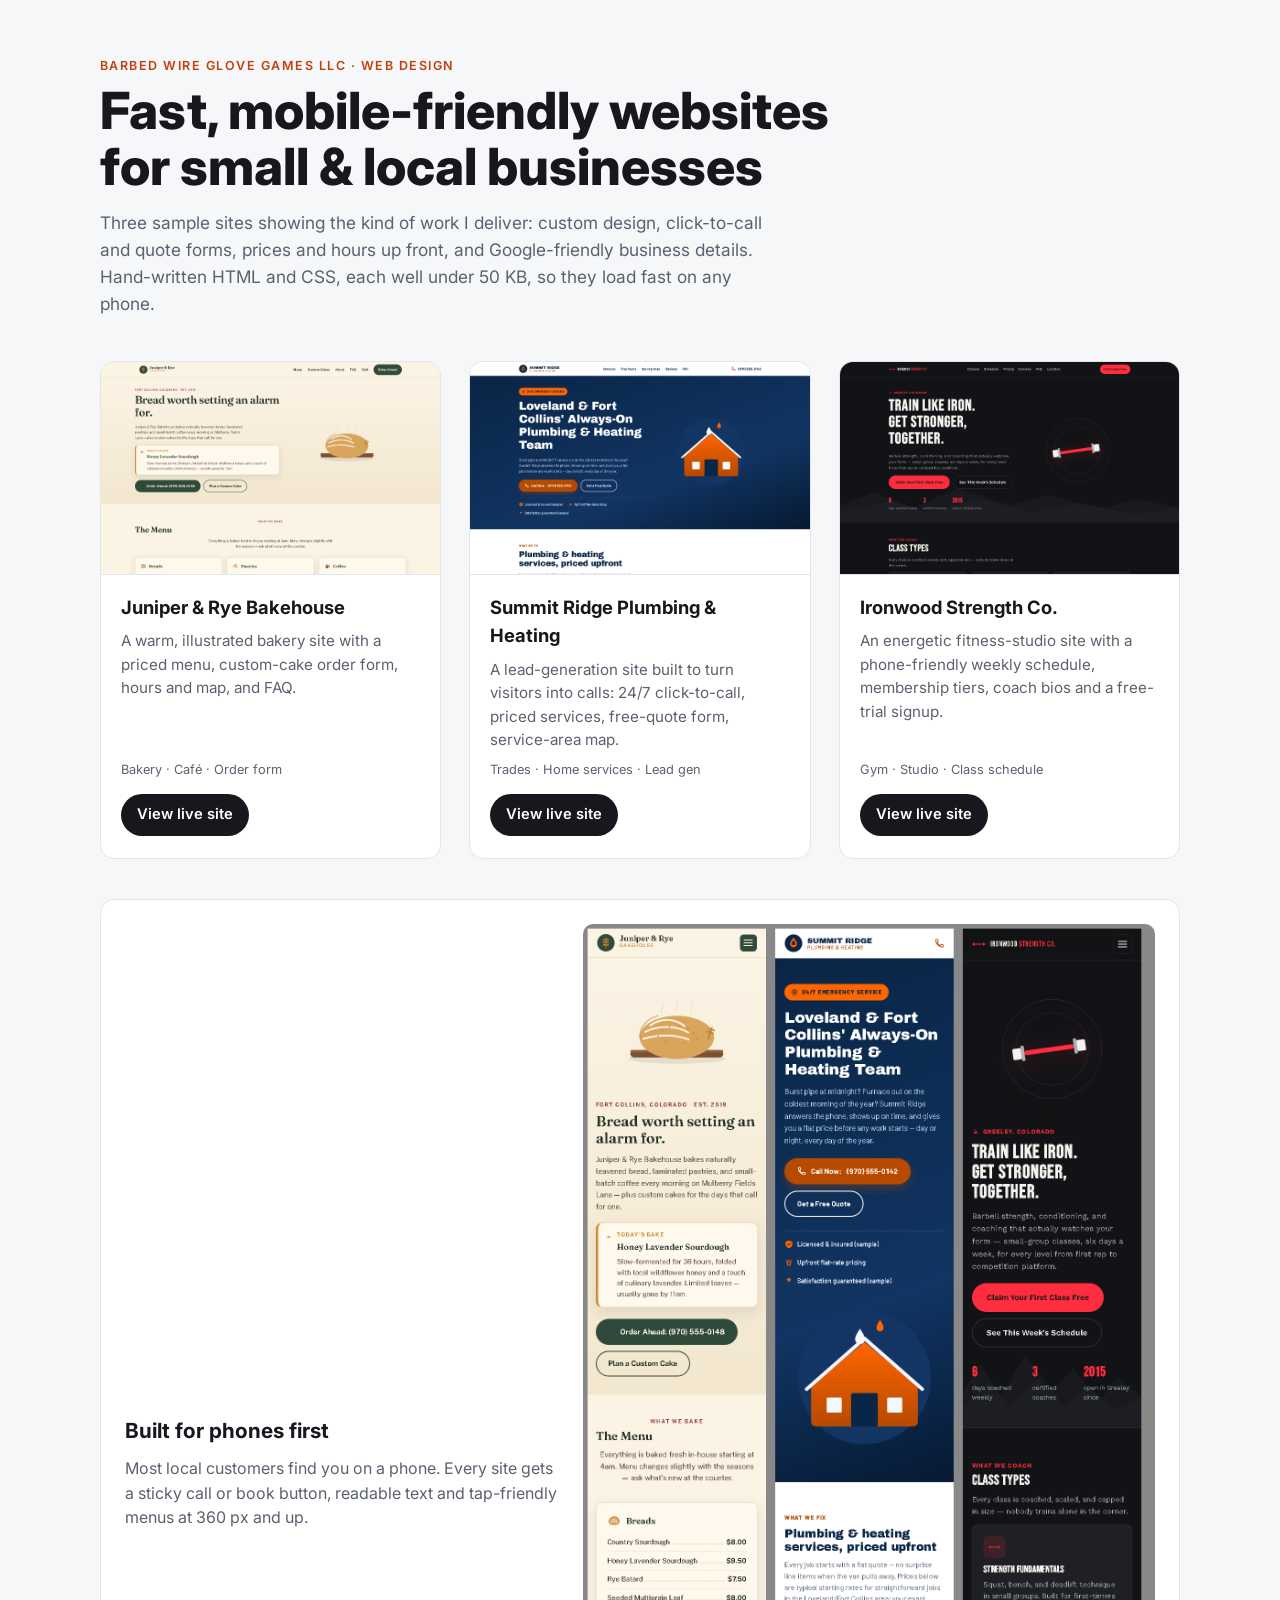
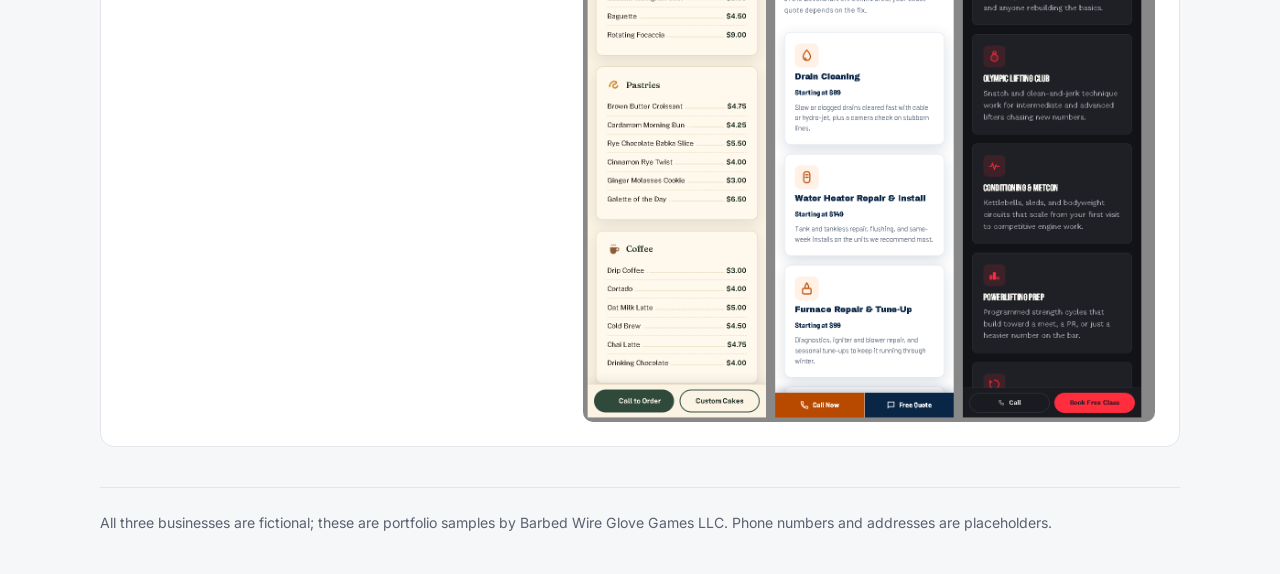
==== index.html @ 26a1f5d0 "Portfolio: three concept small-business websites Co-Authored-By: Claude Opus 5.5 <noreply@anthropic." ====
<!doctype html>
<html lang="en">
<head>
<meta charset="utf-8">
<meta name="viewport" content="width=device-width, initial-scale=1">
<title>Website Portfolio | Barbed Wire Glove Games LLC</title>
<meta name="description" content="Sample websites for small and local businesses: a bakery, a plumbing company and a fitness studio. Fast, mobile-friendly, hand-built.">
<meta property="og:title" content="Website Portfolio | Barbed Wire Glove Games LLC">
<meta property="og:description" content="Fast, mobile-friendly websites for small and local businesses.">
<meta property="og:image" content="img/summit-ridge-plumbing.png">
<link rel="preconnect" href="https://fonts.googleapis.com">
<link rel="preconnect" href="https://fonts.gstatic.com" crossorigin>
<link href="https://fonts.googleapis.com/css2?family=Inter:wght@400;600;800&display=swap" rel="stylesheet">
<style>
  :root { --ink:#16181d; --muted:#5b6170; --line:#e3e5ea; --bg:#f6f7f9; --card:#fff; --accent:#c2410c; }
  * { box-sizing: border-box; }
  body { margin:0; font-family: Inter, system-ui, -apple-system, "Segoe UI", sans-serif; color:var(--ink); background:var(--bg); line-height:1.55; }
  .wrap { max-width: 1120px; margin: 0 auto; padding-inline: 20px; }
  header { padding-block: 56px 32px; }
  .eyebrow { font-size: .78rem; font-weight: 600; letter-spacing: .12em; text-transform: uppercase; color: var(--accent); }
  h1 { font-size: clamp(2rem, 4.5vw, 3.2rem); line-height: 1.1; margin: .4rem 0 1rem; font-weight: 800; text-wrap: balance; }
  header p { max-width: 62ch; color: var(--muted); font-size: 1.08rem; margin: 0; }
  .grid { display: grid; gap: 28px; grid-template-columns: repeat(auto-fit, minmax(300px, 1fr)); padding-block: 12px 40px; }
  .card { background: var(--card); border: 1px solid var(--line); border-radius: 14px; overflow: hidden; display: flex; flex-direction: column; }
  .card img { display:block; width:100%; height:auto; aspect-ratio: 16 / 10; object-fit: cover; object-position: top; border-bottom: 1px solid var(--line); }
  .card .body { padding: 18px 20px 22px; display: flex; flex-direction: column; gap: 8px; flex: 1; }
  .card h2 { font-size: 1.15rem; margin: 0; }
  .card p { margin: 0; color: var(--muted); font-size: .95rem; flex: 1; }
  .tags { font-size: .8rem; color: var(--muted); }
  .btn { align-self: flex-start; margin-top: 6px; display: inline-block; padding: .6rem 1rem; border-radius: 999px; background: var(--ink); color: #fff; text-decoration: none; font-weight: 600; font-size: .92rem; }
  .btn:focus-visible, .btn:hover { background: var(--accent); outline: none; }
  .phones { background: var(--card); border: 1px solid var(--line); border-radius: 14px; padding: 24px; display: grid; gap: 18px; grid-template-columns: minmax(0,1fr) minmax(0,1.3fr); align-items: center; margin-bottom: 40px; }
  .phones img { width: 100%; height: auto; border-radius: 10px; }
  .phones h2 { margin: 0 0 .5rem; font-size: 1.3rem; }
  .phones p { margin: 0; color: var(--muted); }
  @media (max-width: 760px) { .phones { grid-template-columns: 1fr; } }
  footer { border-top: 1px solid var(--line); padding-block: 24px 40px; color: var(--muted); font-size: .88rem; }
</style>
</head>
<body>
<div class="wrap">
  <header>
    <div class="eyebrow">Barbed Wire Glove Games LLC · Web design</div>
    <h1>Fast, mobile-friendly websites for small &amp; local businesses</h1>
    <p>Three sample sites showing the kind of work I deliver: custom design, click-to-call and quote forms, prices and hours up front, and Google-friendly business details. Hand-written HTML and CSS, each well under 50&nbsp;KB, so they load fast on any phone.</p>
  </header>

  <main>
    <div class="grid">
      <article class="card">
        <img src="img/juniper-rye-bakehouse.png" alt="Juniper &amp; Rye Bakehouse homepage: cream and forest-green design with an illustrated loaf of bread and a Today's Bake card" loading="lazy">
        <div class="body">
          <h2>Juniper &amp; Rye Bakehouse</h2>
          <p>A warm, illustrated bakery site with a priced menu, custom-cake order form, hours and map, and FAQ.</p>
          <div class="tags">Bakery · Café · Order form</div>
          <a class="btn" href="juniper-rye-bakehouse/">View live site</a>
        </div>
      </article>
      <article class="card">
        <img src="img/summit-ridge-plumbing.png" alt="Summit Ridge Plumbing &amp; Heating homepage: navy and orange design with an emergency-service badge and a big call button" loading="lazy">
        <div class="body">
          <h2>Summit Ridge Plumbing &amp; Heating</h2>
          <p>A lead-generation site built to turn visitors into calls: 24/7 click-to-call, priced services, free-quote form, service-area map.</p>
          <div class="tags">Trades · Home services · Lead gen</div>
          <a class="btn" href="summit-ridge-plumbing/">View live site</a>
        </div>
      </article>
      <article class="card">
        <img src="img/ironwood-strength.png" alt="Ironwood Strength Co. homepage: dark theme with red accents, bold condensed headline and a barbell illustration" loading="lazy">
        <div class="body">
          <h2>Ironwood Strength Co.</h2>
          <p>An energetic fitness-studio site with a phone-friendly weekly schedule, membership tiers, coach bios and a free-trial signup.</p>
          <div class="tags">Gym · Studio · Class schedule</div>
          <a class="btn" href="ironwood-strength/">View live site</a>
        </div>
      </article>
    </div>

    <section class="phones">
      <div>
        <h2>Built for phones first</h2>
        <p>Most local customers find you on a phone. Every site gets a sticky call or book button, readable text and tap-friendly menus at 360&nbsp;px and up.</p>
      </div>
      <img src="img/phones.png" alt="The three sample sites shown side by side at phone width" loading="lazy">
    </section>
  </main>

  <footer>All three businesses are fictional; these are portfolio samples by Barbed Wire Glove Games LLC. Phone numbers and addresses are placeholders.</footer>
</div>
</body>
</html>
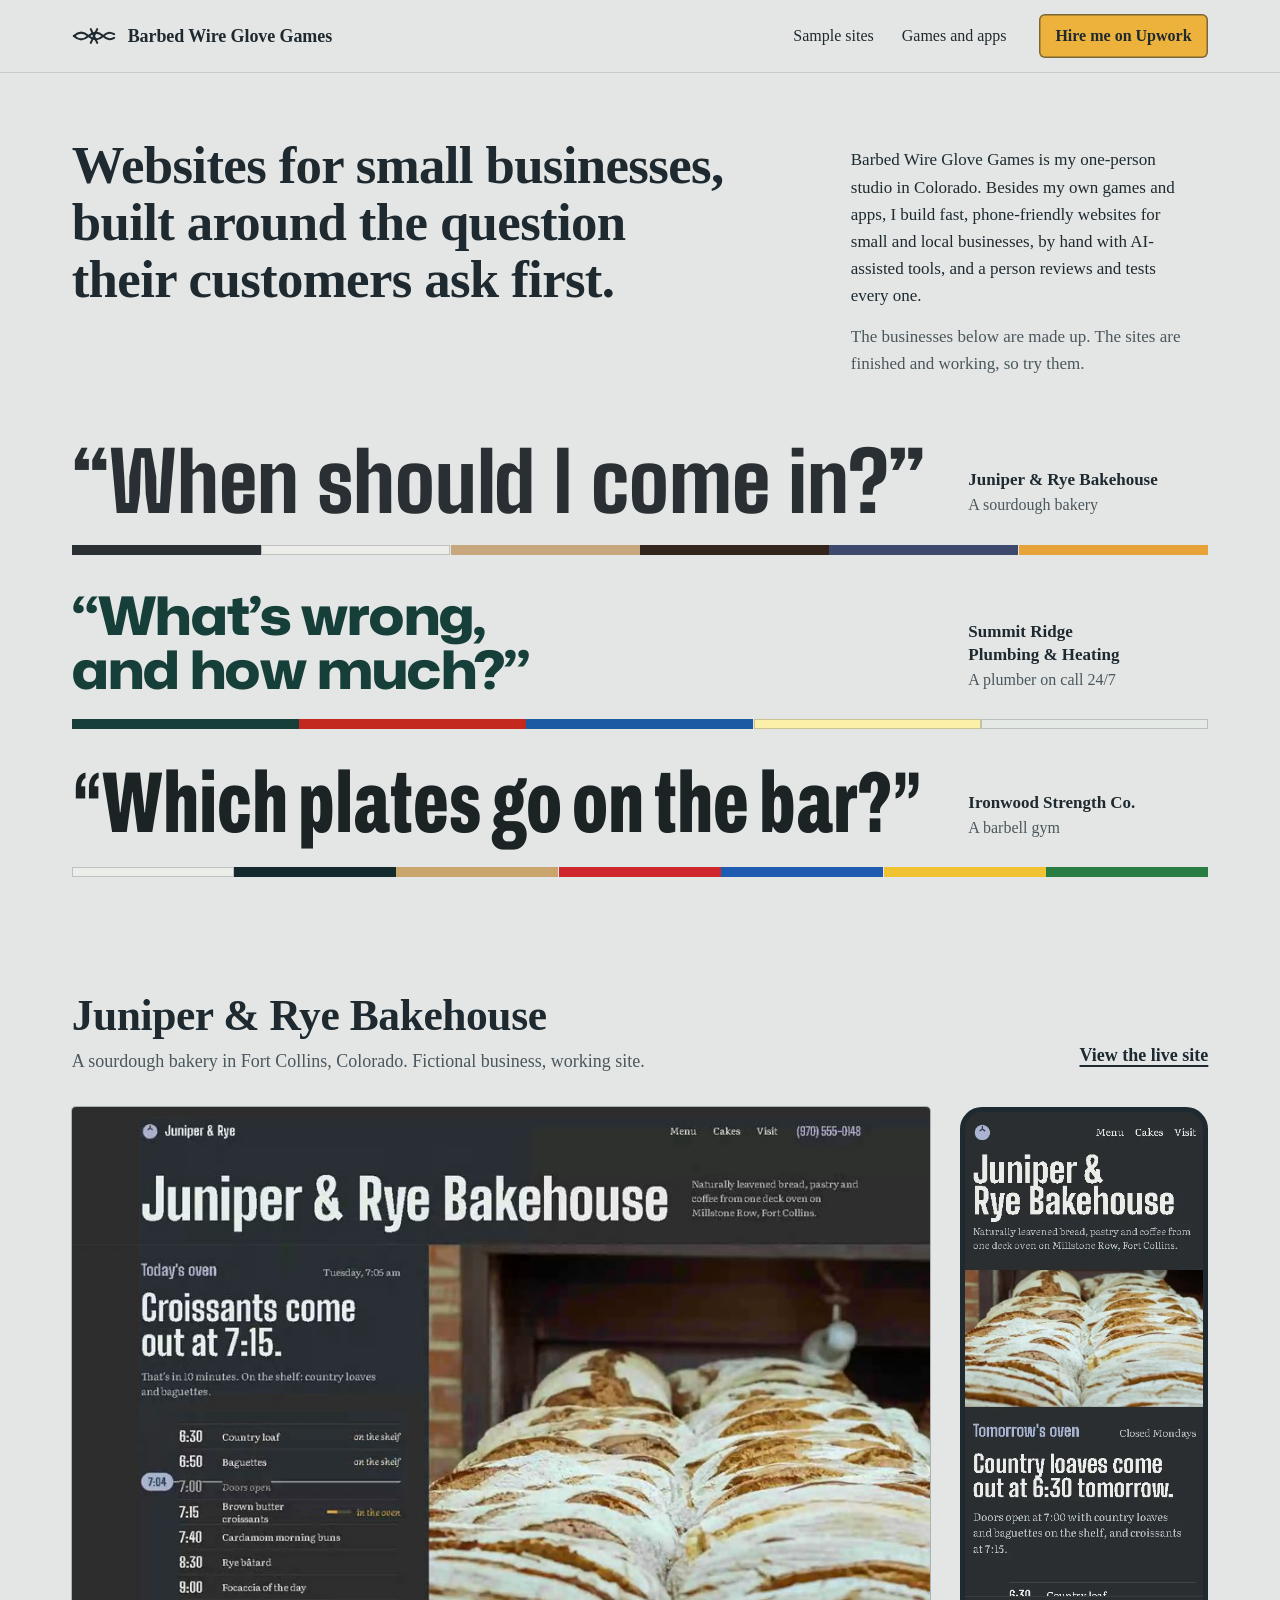
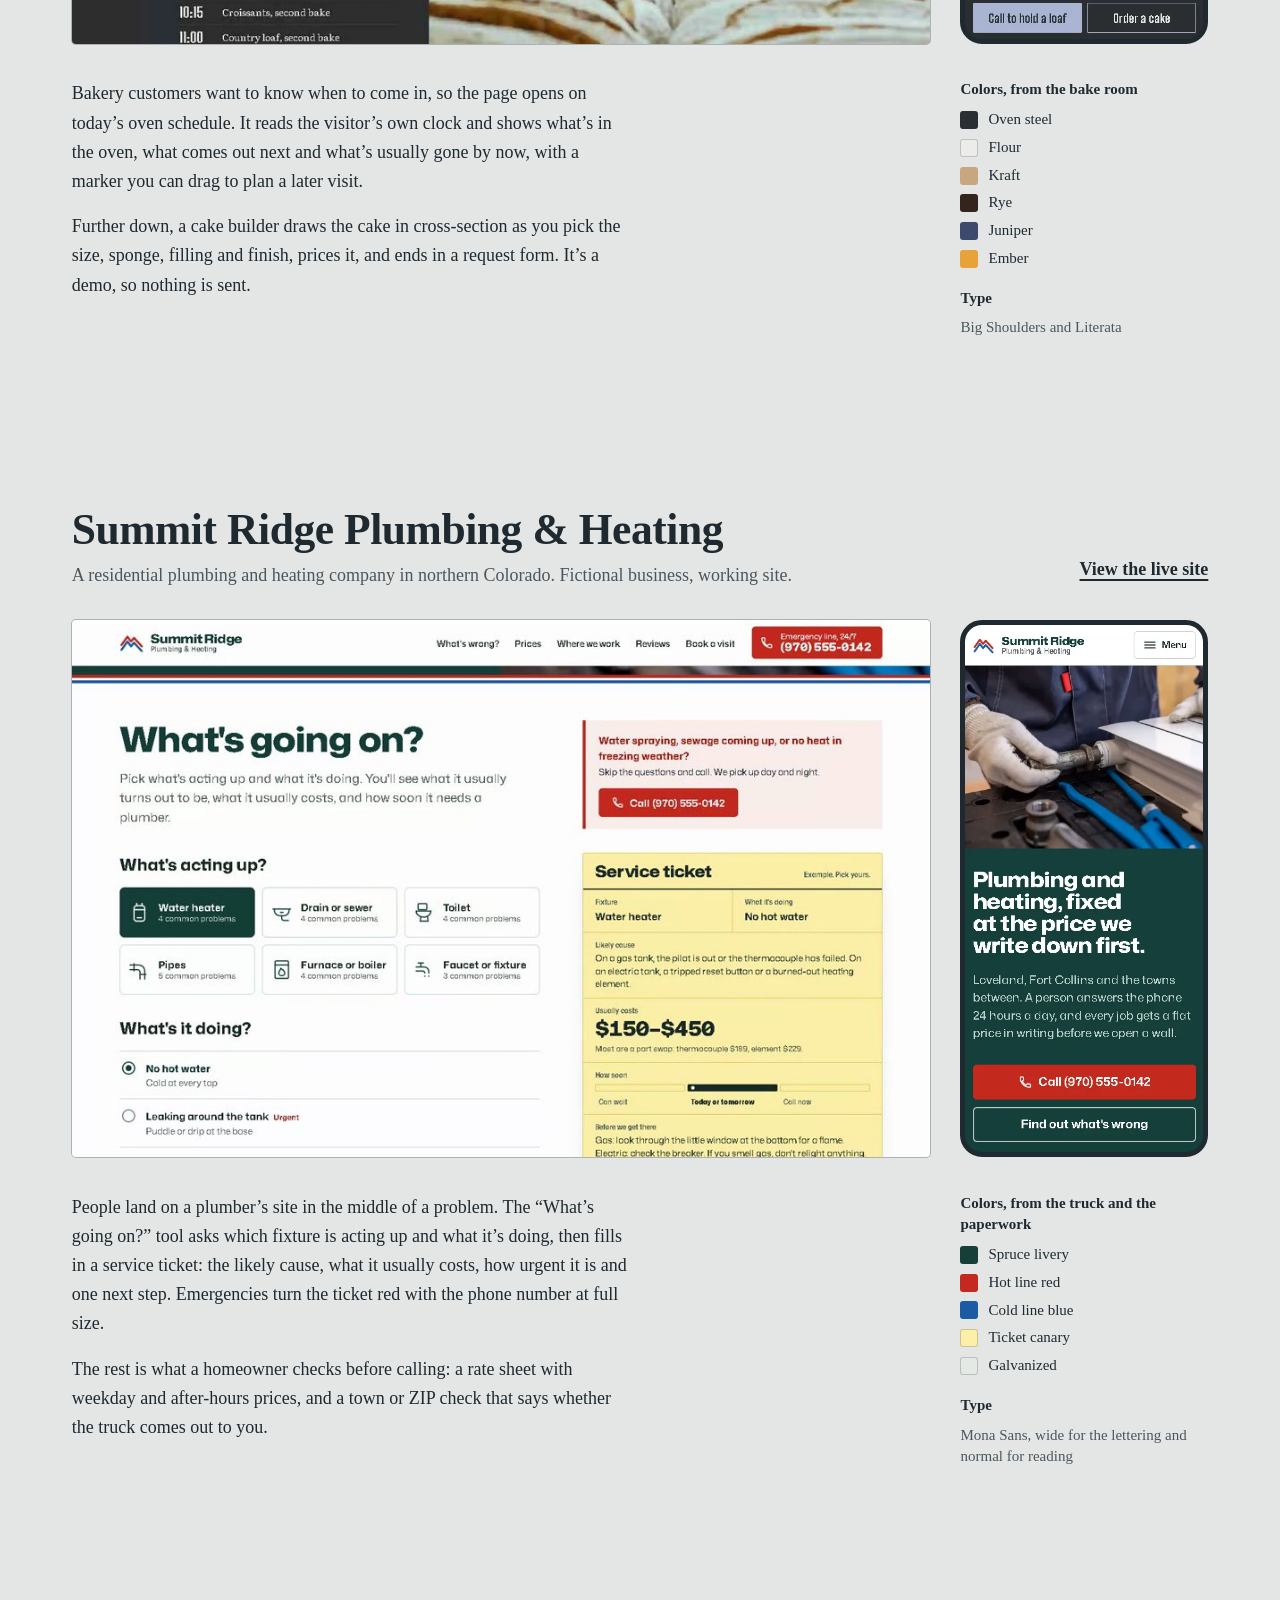
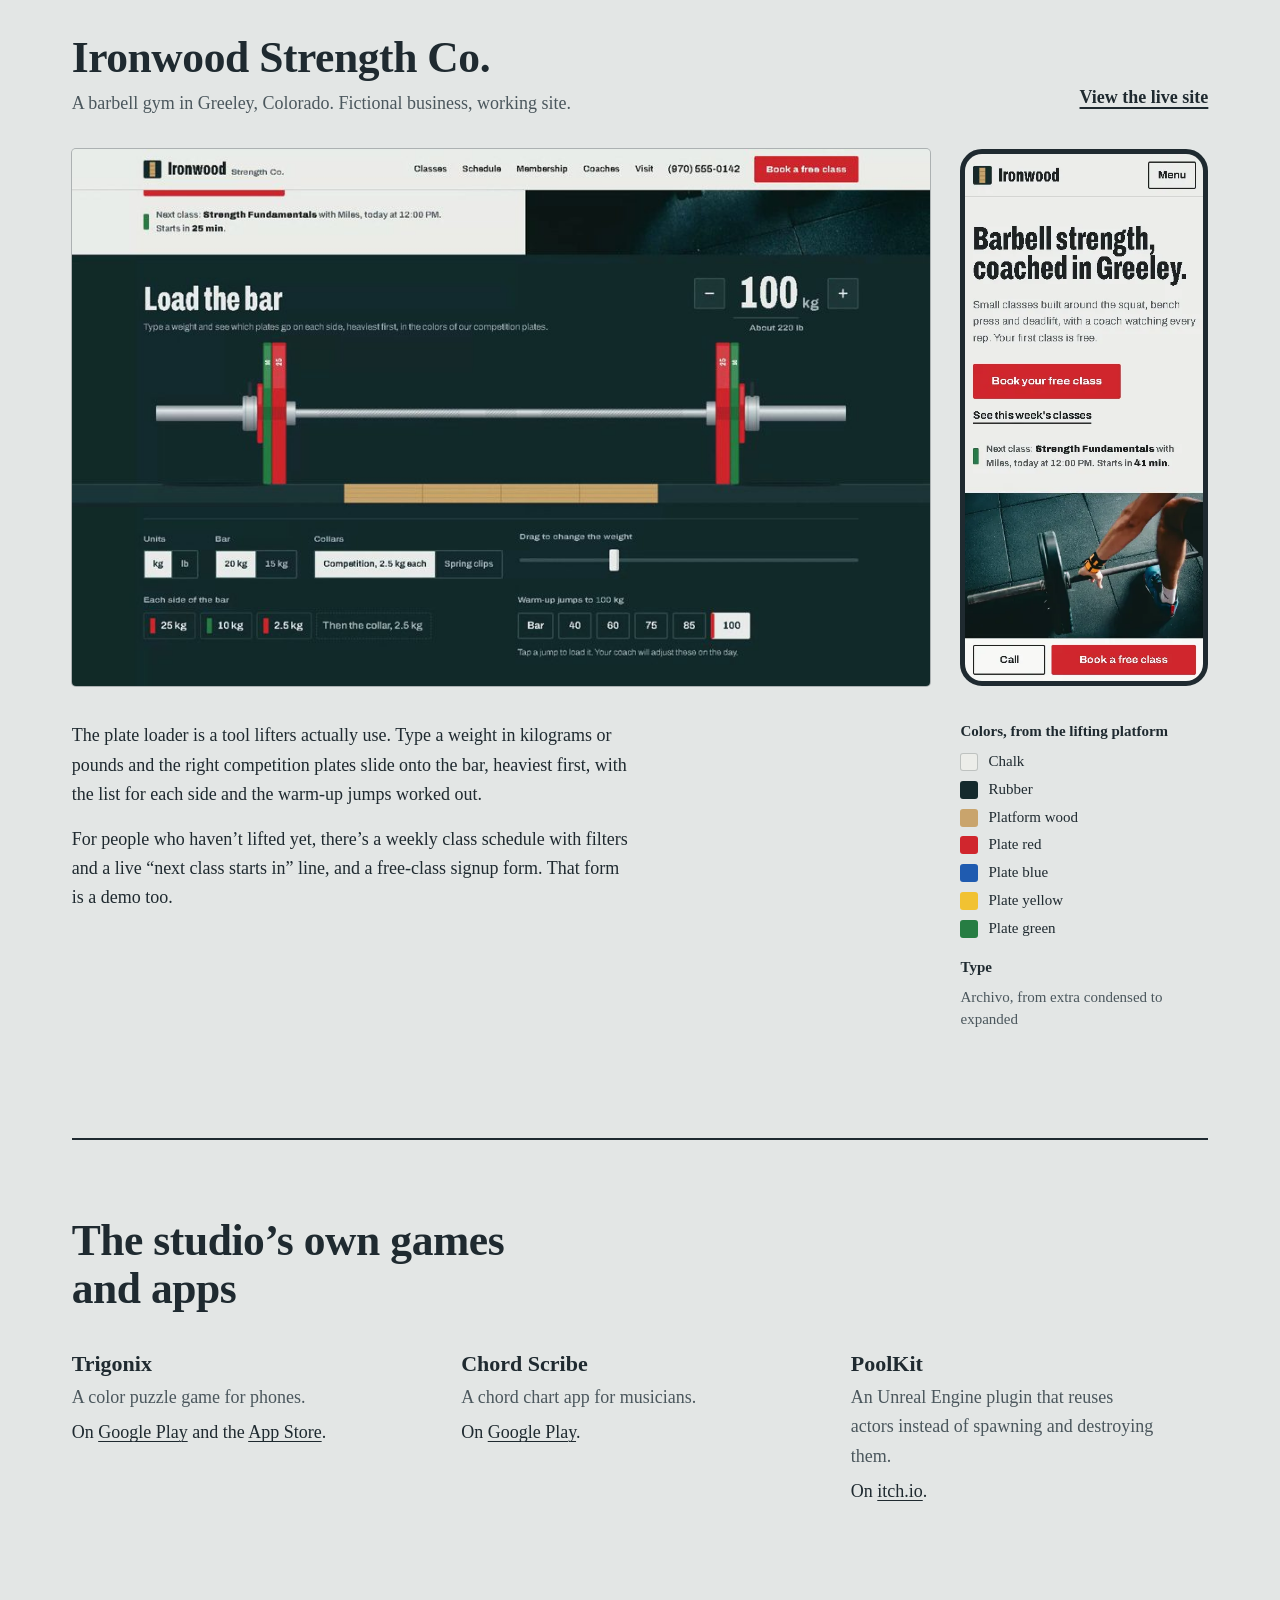
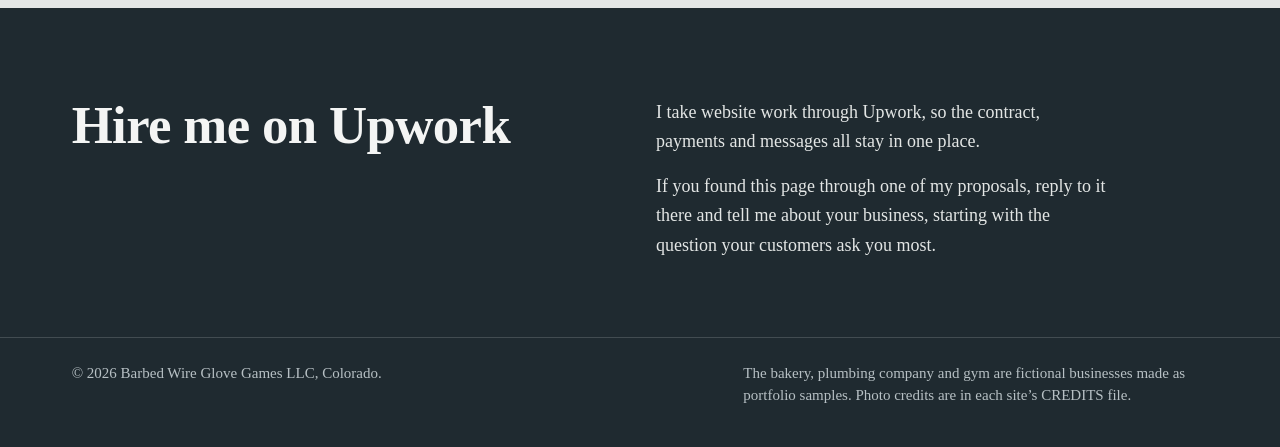
==== commit 2b3d2f67: "Redesign the three sample sites and the portfolio hub Each site is rebuilt around one tool its custo" ====
--- a/index.html
+++ b/index.html
@@ -3,89 +3,212 @@
 <head>
 <meta charset="utf-8">
 <meta name="viewport" content="width=device-width, initial-scale=1">
-<title>Website Portfolio | Barbed Wire Glove Games LLC</title>
-<meta name="description" content="Sample websites for small and local businesses: a bakery, a plumbing company and a fitness studio. Fast, mobile-friendly, hand-built.">
-<meta property="og:title" content="Website Portfolio | Barbed Wire Glove Games LLC">
-<meta property="og:description" content="Fast, mobile-friendly websites for small and local businesses.">
-<meta property="og:image" content="img/summit-ridge-plumbing.png">
-<link rel="preconnect" href="https://fonts.googleapis.com">
-<link rel="preconnect" href="https://fonts.gstatic.com" crossorigin>
-<link href="https://fonts.googleapis.com/css2?family=Inter:wght@400;600;800&display=swap" rel="stylesheet">
-<style>
-  :root { --ink:#16181d; --muted:#5b6170; --line:#e3e5ea; --bg:#f6f7f9; --card:#fff; --accent:#c2410c; }
-  * { box-sizing: border-box; }
-  body { margin:0; font-family: Inter, system-ui, -apple-system, "Segoe UI", sans-serif; color:var(--ink); background:var(--bg); line-height:1.55; }
-  .wrap { max-width: 1120px; margin: 0 auto; padding-inline: 20px; }
-  header { padding-block: 56px 32px; }
-  .eyebrow { font-size: .78rem; font-weight: 600; letter-spacing: .12em; text-transform: uppercase; color: var(--accent); }
-  h1 { font-size: clamp(2rem, 4.5vw, 3.2rem); line-height: 1.1; margin: .4rem 0 1rem; font-weight: 800; text-wrap: balance; }
-  header p { max-width: 62ch; color: var(--muted); font-size: 1.08rem; margin: 0; }
-  .grid { display: grid; gap: 28px; grid-template-columns: repeat(auto-fit, minmax(300px, 1fr)); padding-block: 12px 40px; }
-  .card { background: var(--card); border: 1px solid var(--line); border-radius: 14px; overflow: hidden; display: flex; flex-direction: column; }
-  .card img { display:block; width:100%; height:auto; aspect-ratio: 16 / 10; object-fit: cover; object-position: top; border-bottom: 1px solid var(--line); }
-  .card .body { padding: 18px 20px 22px; display: flex; flex-direction: column; gap: 8px; flex: 1; }
-  .card h2 { font-size: 1.15rem; margin: 0; }
-  .card p { margin: 0; color: var(--muted); font-size: .95rem; flex: 1; }
-  .tags { font-size: .8rem; color: var(--muted); }
-  .btn { align-self: flex-start; margin-top: 6px; display: inline-block; padding: .6rem 1rem; border-radius: 999px; background: var(--ink); color: #fff; text-decoration: none; font-weight: 600; font-size: .92rem; }
-  .btn:focus-visible, .btn:hover { background: var(--accent); outline: none; }
-  .phones { background: var(--card); border: 1px solid var(--line); border-radius: 14px; padding: 24px; display: grid; gap: 18px; grid-template-columns: minmax(0,1fr) minmax(0,1.3fr); align-items: center; margin-bottom: 40px; }
-  .phones img { width: 100%; height: auto; border-radius: 10px; }
-  .phones h2 { margin: 0 0 .5rem; font-size: 1.3rem; }
-  .phones p { margin: 0; color: var(--muted); }
-  @media (max-width: 760px) { .phones { grid-template-columns: 1fr; } }
-  footer { border-top: 1px solid var(--line); padding-block: 24px 40px; color: var(--muted); font-size: .88rem; }
-</style>
+<title>Website work | Barbed Wire Glove Games LLC</title>
+<meta name="description" content="Three sample websites for small businesses (a bakery, a plumber and a barbell gym), each built around the question its customers ask first. By Barbed Wire Glove Games LLC, a one-person studio in Colorado.">
+<meta property="og:type" content="website">
+<meta property="og:title" content="Website work | Barbed Wire Glove Games LLC">
+<meta property="og:description" content="Three sample websites for small businesses, each built around the question its customers ask first.">
+<meta property="og:url" content="https://ausomea.github.io/cvc-web-portfolio/">
+<meta property="og:image" content="https://ausomea.github.io/cvc-web-portfolio/hub-assets/og.jpg">
+<meta property="og:image:width" content="1200">
+<meta property="og:image:height" content="630">
+<meta name="twitter:card" content="summary_large_image">
+<meta name="theme-color" content="#E3E6E5">
+<link rel="icon" href="hub-assets/mark.svg" type="image/svg+xml">
+<link rel="stylesheet" href="hub.css">
+<script type="application/ld+json">
+{"@context":"https://schema.org","@type":"Organization","name":"Barbed Wire Glove Games LLC","description":"One-person studio in Colorado that ships its own games and apps and builds websites for small and local businesses.","address":{"@type":"PostalAddress","addressRegion":"CO","addressCountry":"US"}}
+</script>
 </head>
 <body>
-<div class="wrap">
-  <header>
-    <div class="eyebrow">Barbed Wire Glove Games LLC · Web design</div>
-    <h1>Fast, mobile-friendly websites for small &amp; local businesses</h1>
-    <p>Three sample sites showing the kind of work I deliver: custom design, click-to-call and quote forms, prices and hours up front, and Google-friendly business details. Hand-written HTML and CSS, each well under 50&nbsp;KB, so they load fast on any phone.</p>
-  </header>
-
-  <main>
-    <div class="grid">
-      <article class="card">
-        <img src="img/juniper-rye-bakehouse.png" alt="Juniper &amp; Rye Bakehouse homepage: cream and forest-green design with an illustrated loaf of bread and a Today's Bake card" loading="lazy">
-        <div class="body">
-          <h2>Juniper &amp; Rye Bakehouse</h2>
-          <p>A warm, illustrated bakery site with a priced menu, custom-cake order form, hours and map, and FAQ.</p>
-          <div class="tags">Bakery · Café · Order form</div>
-          <a class="btn" href="juniper-rye-bakehouse/">View live site</a>
+<a class="skip" href="#work">Skip to the sample sites</a>
+
+<header class="top">
+  <div class="wrap top__in">
+    <a class="brand" href="./">
+      <svg class="brand__mark" viewBox="0 0 48 24" width="44" height="22" aria-hidden="true" focusable="false">
+        <g fill="none" stroke="currentColor" stroke-width="2.2" stroke-linecap="round">
+          <path d="M2 12c5.5-5 10.5-5 16 0s10.5 5 16 0 8-4 12-2"/>
+          <path d="M2 12c5.5 5 10.5 5 16 0s10.5-5 16 0 8 4 12 2"/>
+          <path d="M20.5 4.5l7 15M27.5 4.5l-7 15"/>
+        </g>
+      </svg>
+      <span class="brand__name">Barbed Wire Glove Games</span>
+    </a>
+    <nav class="top__nav" aria-label="On this page">
+      <a href="#work">Sample sites</a>
+      <a href="#games">Games and apps</a>
+    </nav>
+    <!-- PLACEHOLDER: no public Upwork profile yet. When there is one, replace href="#hire" with the profile URL. -->
+    <a class="cta" href="#hire" data-placeholder="upwork-profile-url">Hire me on Upwork</a>
+  </div>
+</header>
+
+<main id="main">
+  <section class="intro wrap" aria-labelledby="intro-title">
+    <h1 id="intro-title">Websites for small businesses, built around the question their customers ask first.</h1>
+    <div class="intro__side">
+      <p>Barbed Wire Glove Games is my one-person studio in Colorado. Besides my own games and apps, I build fast, phone-friendly websites for small and local businesses, by hand with AI-assisted tools, and a person reviews and tests every one.</p>
+      <p>The businesses below are made up. The sites are finished and working, so try them.</p>
+    </div>
+  </section>
+
+  <ul class="asks wrap" aria-label="The three sample sites">
+    <li style="--row:0">
+      <a class="ask ask--jr" href="#juniper-rye">
+        <span class="ask__q">“When should I come in?”</span>
+        <span class="ask__who"><span class="ask__name">Juniper &amp; Rye Bakehouse</span> A sourdough bakery</span>
+        <span class="bar" aria-hidden="true"><i style="--c:#2A2F33;--n:0"></i><i class="lt" style="--c:#ECECE8;--n:1"></i><i style="--c:#C9A77E;--n:2"></i><i style="--c:#33241C;--n:3"></i><i style="--c:#3D4A6E;--n:4"></i><i style="--c:#E8A23A;--n:5"></i></span>
+      </a>
+    </li>
+    <li style="--row:1">
+      <a class="ask ask--sr" href="#summit-ridge">
+        <span class="ask__q">“What’s wrong, and how much?”</span>
+        <span class="ask__who"><span class="ask__name">Summit Ridge Plumbing &amp; Heating</span> A plumber on call 24/7</span>
+        <span class="bar" aria-hidden="true"><i style="--c:#163F3A;--n:0"></i><i style="--c:#C4291F;--n:1"></i><i style="--c:#1C5AA3;--n:2"></i><i class="lt" style="--c:#FCEFA8;--n:3"></i><i class="lt" style="--c:#E5E9E6;--n:4"></i></span>
+      </a>
+    </li>
+    <li style="--row:2">
+      <a class="ask ask--iw" href="#ironwood">
+        <span class="ask__q">“Which plates go on the bar?”</span>
+        <span class="ask__who"><span class="ask__name">Ironwood Strength Co.</span> A barbell gym</span>
+        <span class="bar" aria-hidden="true"><i class="lt" style="--c:#ECEDE9;--n:0"></i><i style="--c:#152A2D;--n:1"></i><i style="--c:#C9A46C;--n:2"></i><i style="--c:#D0262D;--n:3"></i><i style="--c:#1F5BB0;--n:4"></i><i style="--c:#F1C232;--n:5"></i><i style="--c:#277D43;--n:6"></i></span>
+      </a>
+    </li>
+  </ul>
+
+  <div id="work" class="work">
+
+    <article class="site wrap" id="juniper-rye" aria-labelledby="jr-name">
+      <header class="site__head">
+        <div>
+          <h2 id="jr-name">Juniper &amp; Rye Bakehouse</h2>
+          <p class="site__what">A sourdough bakery in Fort Collins, Colorado. Fictional business, working site.</p>
         </div>
-      </article>
-      <article class="card">
-        <img src="img/summit-ridge-plumbing.png" alt="Summit Ridge Plumbing &amp; Heating homepage: navy and orange design with an emergency-service badge and a big call button" loading="lazy">
-        <div class="body">
-          <h2>Summit Ridge Plumbing &amp; Heating</h2>
-          <p>A lead-generation site built to turn visitors into calls: 24/7 click-to-call, priced services, free-quote form, service-area map.</p>
-          <div class="tags">Trades · Home services · Lead gen</div>
-          <a class="btn" href="summit-ridge-plumbing/">View live site</a>
+        <a class="site__open" href="./juniper-rye-bakehouse/">View the live site</a>
+      </header>
+      <figure class="screen" data-name="Juniper &amp; Rye Bakehouse">
+        <img class="screen__img" src="media/juniper-rye-bakehouse-poster.jpg" data-fallback="hub-assets/juniper-rye-bakehouse-desktop.webp" onerror="this.onerror=null;this.src=this.dataset.fallback" width="1440" height="900" loading="lazy" decoding="async" alt="The Juniper &amp; Rye Bakehouse home page on a laptop: the shop name set like a sign over a steel-grey panel that lists today's bakes by the time they come out of the oven, next to a photo of floured loaves.">
+        <video class="screen__loop" muted loop playsinline preload="none" data-src="media/juniper-rye-bakehouse-loop.mp4" aria-hidden="true" tabindex="-1"></video>
+        <a class="screen__hit" href="./juniper-rye-bakehouse/" tabindex="-1" aria-hidden="true"></a>
+        <button class="loop-btn" type="button" hidden>Pause</button>
+      </figure>
+      <img class="phone" src="hub-assets/juniper-rye-bakehouse-phone.webp" width="390" height="844" loading="lazy" decoding="async" alt="The same page on a phone: the sign, a photo of loaves, then the oven schedule, with call and cake-order buttons fixed at the bottom.">
+      <div class="site__text">
+        <p>Bakery customers want to know when to come in, so the page opens on today’s oven schedule. It reads the visitor’s own clock and shows what’s in the oven, what comes out next and what’s usually gone by now, with a marker you can drag to plan a later visit.</p>
+        <p>Further down, a cake builder draws the cake in cross-section as you pick the size, sponge, filling and finish, prices it, and ends in a request form. It’s a demo, so nothing is sent.</p>
+      </div>
+      <dl class="site__spec">
+        <dt>Colors, from the bake room</dt>
+        <dd><ul class="swatches">
+          <li><i style="--c:#2A2F33"></i>Oven steel</li><li><i class="lt" style="--c:#ECECE8"></i>Flour</li><li><i style="--c:#C9A77E"></i>Kraft</li><li><i style="--c:#33241C"></i>Rye</li><li><i style="--c:#3D4A6E"></i>Juniper</li><li><i style="--c:#E8A23A"></i>Ember</li>
+        </ul></dd>
+        <dt>Type</dt>
+        <dd>Big Shoulders and Literata</dd>
+      </dl>
+    </article>
+
+    <article class="site wrap" id="summit-ridge" aria-labelledby="sr-name">
+      <header class="site__head">
+        <div>
+          <h2 id="sr-name">Summit Ridge Plumbing &amp; Heating</h2>
+          <p class="site__what">A residential plumbing and heating company in northern Colorado. Fictional business, working site.</p>
         </div>
-      </article>
-      <article class="card">
-        <img src="img/ironwood-strength.png" alt="Ironwood Strength Co. homepage: dark theme with red accents, bold condensed headline and a barbell illustration" loading="lazy">
-        <div class="body">
-          <h2>Ironwood Strength Co.</h2>
-          <p>An energetic fitness-studio site with a phone-friendly weekly schedule, membership tiers, coach bios and a free-trial signup.</p>
-          <div class="tags">Gym · Studio · Class schedule</div>
-          <a class="btn" href="ironwood-strength/">View live site</a>
+        <a class="site__open" href="./summit-ridge-plumbing/">View the live site</a>
+      </header>
+      <figure class="screen" data-name="Summit Ridge Plumbing &amp; Heating">
+        <img class="screen__img" src="media/summit-ridge-plumbing-poster.jpg" data-fallback="hub-assets/summit-ridge-plumbing-desktop.webp" onerror="this.onerror=null;this.src=this.dataset.fallback" width="1440" height="900" loading="lazy" decoding="async" alt="The Summit Ridge Plumbing &amp; Heating home page on a laptop: a spruce-green panel with the headline and a red call button, next to a photo of gloved hands fitting a pipe, over a red and blue stripe like the company truck.">
+        <video class="screen__loop" muted loop playsinline preload="none" data-src="media/summit-ridge-plumbing-loop.mp4" aria-hidden="true" tabindex="-1"></video>
+        <a class="screen__hit" href="./summit-ridge-plumbing/" tabindex="-1" aria-hidden="true"></a>
+        <button class="loop-btn" type="button" hidden>Pause</button>
+      </figure>
+      <img class="phone" src="hub-assets/summit-ridge-plumbing-phone.webp" width="390" height="844" loading="lazy" decoding="async" alt="The same page on a phone: the photo first, then the headline with a full-width red call button.">
+      <div class="site__text">
+        <p>People land on a plumber’s site in the middle of a problem. The “What’s going on?” tool asks which fixture is acting up and what it’s doing, then fills in a service ticket: the likely cause, what it usually costs, how urgent it is and one next step. Emergencies turn the ticket red with the phone number at full size.</p>
+        <p>The rest is what a homeowner checks before calling: a rate sheet with weekday and after-hours prices, and a town or ZIP check that says whether the truck comes out to you.</p>
+      </div>
+      <dl class="site__spec">
+        <dt>Colors, from the truck and the paperwork</dt>
+        <dd><ul class="swatches">
+          <li><i style="--c:#163F3A"></i>Spruce livery</li><li><i style="--c:#C4291F"></i>Hot line red</li><li><i style="--c:#1C5AA3"></i>Cold line blue</li><li><i class="lt" style="--c:#FCEFA8"></i>Ticket canary</li><li><i class="lt" style="--c:#E5E9E6"></i>Galvanized</li>
+        </ul></dd>
+        <dt>Type</dt>
+        <dd>Mona Sans, wide for the lettering and normal for reading</dd>
+      </dl>
+    </article>
+
+    <article class="site wrap" id="ironwood" aria-labelledby="iw-name">
+      <header class="site__head">
+        <div>
+          <h2 id="iw-name">Ironwood Strength Co.</h2>
+          <p class="site__what">A barbell gym in Greeley, Colorado. Fictional business, working site.</p>
         </div>
-      </article>
+        <a class="site__open" href="./ironwood-strength/">View the live site</a>
+      </header>
+      <figure class="screen" data-name="Ironwood Strength Co.">
+        <img class="screen__img" src="media/ironwood-strength-poster.jpg" data-fallback="hub-assets/ironwood-strength-desktop.webp" onerror="this.onerror=null;this.src=this.dataset.fallback" width="1440" height="900" loading="lazy" decoding="async" alt="The Ironwood Strength Co. home page on a laptop: a condensed headline and a red booking button next to a photo of a loaded barbell on rubber flooring, with the plate loader starting below.">
+        <video class="screen__loop" muted loop playsinline preload="none" data-src="media/ironwood-strength-loop.mp4" aria-hidden="true" tabindex="-1"></video>
+        <a class="screen__hit" href="./ironwood-strength/" tabindex="-1" aria-hidden="true"></a>
+        <button class="loop-btn" type="button" hidden>Pause</button>
+      </figure>
+      <img class="phone" src="hub-assets/ironwood-strength-phone.webp" width="390" height="844" loading="lazy" decoding="async" alt="The same page on a phone: the headline, a booking button and the next class time, with call and booking buttons fixed at the bottom.">
+      <div class="site__text">
+        <p>The plate loader is a tool lifters actually use. Type a weight in kilograms or pounds and the right competition plates slide onto the bar, heaviest first, with the list for each side and the warm-up jumps worked out.</p>
+        <p>For people who haven’t lifted yet, there’s a weekly class schedule with filters and a live “next class starts in” line, and a free-class signup form. That form is a demo too.</p>
+      </div>
+      <dl class="site__spec">
+        <dt>Colors, from the lifting platform</dt>
+        <dd><ul class="swatches">
+          <li><i class="lt" style="--c:#ECEDE9"></i>Chalk</li><li><i style="--c:#152A2D"></i>Rubber</li><li><i style="--c:#C9A46C"></i>Platform wood</li><li><i style="--c:#D0262D"></i>Plate red</li><li><i style="--c:#1F5BB0"></i>Plate blue</li><li><i style="--c:#F1C232"></i>Plate yellow</li><li><i style="--c:#277D43"></i>Plate green</li>
+        </ul></dd>
+        <dt>Type</dt>
+        <dd>Archivo, from extra condensed to expanded</dd>
+      </dl>
+    </article>
+
+  </div>
+
+  <section class="games wrap" id="games" aria-labelledby="games-title">
+    <h2 id="games-title">The studio’s own games and apps</h2>
+    <ul class="games__list">
+      <li>
+        <h3>Trigonix</h3>
+        <p>A color puzzle game for phones.</p>
+        <p class="games__where">On <a href="https://play.google.com/store/apps/details?id=com.BWGGames.Trigonix">Google Play</a> and the <a href="https://apps.apple.com/app/id6757233558">App Store</a>.</p>
+      </li>
+      <li>
+        <h3>Chord Scribe</h3>
+        <p>A chord chart app for musicians.</p>
+        <p class="games__where">On <a href="https://play.google.com/store/apps/details?id=com.BWGGames.ChordScribe">Google Play</a>.</p>
+      </li>
+      <li>
+        <h3>PoolKit</h3>
+        <p>An Unreal Engine plugin that reuses actors instead of spawning and destroying them.</p>
+        <p class="games__where">On <a href="https://barbed-wire-glove-games.itch.io/poolkit">itch.io</a>.</p>
+      </li>
+    </ul>
+  </section>
+
+<section class="hire" id="hire" aria-labelledby="hire-title">
+  <div class="wrap hire__in">
+    <h2 id="hire-title">Hire me on Upwork</h2>
+    <div class="hire__text">
+      <p>I take website work through Upwork, so the contract, payments and messages all stay in one place.</p>
+      <p>If you found this page through one of my proposals, reply to it there and tell me about your business, starting with the question your customers ask you most.</p>
+      <!-- PLACEHOLDER: when the public Upwork profile URL exists, add
+           <a class="cta" href="PROFILE-URL">Hire me on Upwork</a> here and point the header link at the same URL. -->
     </div>
-
-    <section class="phones">
-      <div>
-        <h2>Built for phones first</h2>
-        <p>Most local customers find you on a phone. Every site gets a sticky call or book button, readable text and tap-friendly menus at 360&nbsp;px and up.</p>
-      </div>
-      <img src="img/phones.png" alt="The three sample sites shown side by side at phone width" loading="lazy">
-    </section>
-  </main>
-
-  <footer>All three businesses are fictional; these are portfolio samples by Barbed Wire Glove Games LLC. Phone numbers and addresses are placeholders.</footer>
-</div>
+  </div>
+</section>
+</main>
+
+<footer class="foot">
+  <div class="wrap foot__in">
+    <p>© 2026 Barbed Wire Glove Games LLC, Colorado.</p>
+    <p>The bakery, plumbing company and gym are fictional businesses made as portfolio samples. Photo credits are in each site’s CREDITS file.</p>
+  </div>
+</footer>
+
+<script src="hub.js" defer></script>
 </body>
 </html>
--- a/hub.css
+++ b/hub.css
@@ -0,0 +1,279 @@
+/* Barbed Wire Glove Games: website work hub. Zinc, fence-post slate, one serif; the sites bring the color. */
+
+@font-face {
+  font-family: "Besley";
+  src: url("hub-assets/fonts/besley-var-latin.woff2") format("woff2");
+  font-weight: 400 700;
+  font-display: swap;
+}
+/* The sample sites' own display faces, subset to the glyphs of their one question each. */
+@font-face {
+  font-family: "Q Big Shoulders";
+  src: url("hub-assets/fonts/q-big-shoulders.woff2") format("woff2");
+  font-weight: 100 900;
+  font-display: block;
+}
+@font-face {
+  font-family: "Q Mona Sans";
+  src: url("hub-assets/fonts/q-mona-sans.woff2") format("woff2");
+  font-weight: 200 900;
+  font-stretch: 75% 125%;
+  font-display: block;
+}
+@font-face {
+  font-family: "Q Archivo";
+  src: url("hub-assets/fonts/q-archivo.woff2") format("woff2");
+  font-weight: 100 900;
+  font-stretch: 62% 125%;
+  font-display: block;
+}
+
+:root {
+  --zinc: #E3E6E5;
+  --post: #1F2A30;
+  --weathered: #4B575D;
+  --wire: #A3ABAE;
+  --glove: #EDB23B;
+  --on-post: #B7C0C4;
+
+  --serif: "Besley", "Rockwell", "Georgia", serif;
+  --gutter: clamp(16px, 5.6vw, 80px);
+  --max: 1280px;
+
+  --s-1: 0.875rem;   /* 14 */
+  --s0: 1.125rem;    /* 18 */
+  --s1: 1.375rem;    /* 22 */
+  --s2: 1.75rem;     /* 28 */
+  --s3: clamp(1.75rem, 1.2rem + 1.9vw, 2.75rem);  /* 28 -> 44 */
+  --s4: clamp(1.95rem, 1.3rem + 2.5vw, 3.35rem);  /* 31 -> 54 */
+}
+
+*, *::before, *::after { box-sizing: border-box; }
+html { -webkit-text-size-adjust: 100%; scroll-padding-top: 88px; }
+@media (prefers-reduced-motion: no-preference) { html { scroll-behavior: smooth; } }
+
+body {
+  margin: 0;
+  background: var(--zinc);
+  color: var(--post);
+  font-family: var(--serif);
+  font-size: var(--s0);
+  line-height: 1.62;
+  font-weight: 400;
+  font-kerning: normal;
+  text-rendering: optimizeLegibility;
+}
+img, video, svg { display: block; max-width: 100%; }
+h1, h2, h3, p, ul, dl, dd, figure { margin: 0; padding: 0; }
+ul { list-style: none; }
+
+a { color: inherit; text-decoration-thickness: 1px; text-underline-offset: 0.18em; }
+a:hover { text-decoration-thickness: 2px; }
+:focus-visible { outline: 3px solid var(--post); outline-offset: 3px; border-radius: 2px; }
+
+.wrap { width: 100%; max-width: calc(var(--max) + 2 * var(--gutter)); margin-inline: auto; padding-inline: var(--gutter); }
+
+.skip { position: absolute; left: 12px; top: -60px; z-index: 50; background: var(--post); color: var(--zinc); padding: 10px 14px; border-radius: 4px; }
+.skip:focus { top: 12px; }
+
+/* ---------- header ---------- */
+.top {
+  position: sticky; top: 0; z-index: 20;
+  background: var(--zinc);
+  border-bottom: 1px solid rgb(31 42 48 / 0.14);
+}
+.top__in { display: flex; align-items: center; gap: 32px; min-height: 72px; }
+.brand { display: flex; align-items: center; gap: 12px; text-decoration: none; margin-right: auto; }
+.brand__mark { width: 44px; height: 22px; color: var(--post); flex: none; }
+.brand__name { font-weight: 640; font-size: 1.125rem; line-height: 1.15; letter-spacing: -0.005em; }
+.top__nav { display: flex; gap: 28px; }
+.top__nav a { text-decoration: none; font-size: 1rem; }
+.top__nav a:hover { text-decoration: underline; }
+
+.cta {
+  display: inline-flex; align-items: center; justify-content: center;
+  min-height: 44px; padding: 0.5em 1.05em;
+  background: var(--glove); color: var(--post);
+  font-weight: 640; font-size: 1rem; line-height: 1.2; text-decoration: none;
+  border-radius: 6px;
+  box-shadow: inset 0 0 0 1.5px rgb(31 42 48 / 0.55);
+}
+.cta:hover { background: #F4C35C; }
+
+/* ---------- intro ---------- */
+.intro {
+  display: grid; grid-template-columns: repeat(12, minmax(0, 1fr)); column-gap: 32px; row-gap: 24px;
+  padding-top: clamp(36px, 5vw, 76px); padding-bottom: clamp(20px, 2.6vw, 36px);
+  align-items: start;
+}
+.intro h1 {
+  grid-column: 1 / span 8;
+  font-size: var(--s4); line-height: 1.08; font-weight: 560; letter-spacing: -0.012em;
+  text-wrap: balance; max-width: 26ch;
+}
+.intro__side { grid-column: 9 / -1; display: grid; gap: 0.8em; font-size: 1.0625rem; line-height: 1.6; color: var(--weathered); max-width: 40ch; padding-top: 0.55em; }
+.intro__side p:first-child { color: var(--post); }
+
+/* ---------- the three questions ---------- */
+.asks { display: grid; }
+.ask {
+  display: grid; grid-template-columns: minmax(0, 1fr) minmax(0, 15rem);
+  column-gap: 40px; align-items: end;
+  padding-top: clamp(22px, 2.6vw, 34px);
+  text-decoration: none;
+}
+.ask__q { grid-column: 1; line-height: 0.95; font-weight: 800; letter-spacing: 0; text-wrap: balance; }
+.ask__who { grid-column: 2; display: grid; gap: 2px; padding-bottom: 0.35em; font-size: 1rem; line-height: 1.35; color: var(--weathered); }
+.ask__name { color: var(--post); font-weight: 640; font-size: 1.0625rem; text-wrap: balance; }
+.ask:hover .ask__name, .ask:focus-visible .ask__name { text-decoration: underline; text-decoration-thickness: 2px; text-underline-offset: 0.2em; }
+
+.ask--jr .ask__q { font-family: "Q Big Shoulders", "Arial Narrow", sans-serif; font-size: clamp(2.9rem, 1.9rem + 4.1vw, 5.1rem); color: #2A2F33; }
+.ask--sr .ask__q { font-family: "Q Mona Sans", "Arial Black", sans-serif; font-stretch: 116%; font-size: clamp(2rem, 1.35rem + 2.45vw, 3.6rem); line-height: 1.02; letter-spacing: -0.012em; color: #163F3A; }
+.ask--iw .ask__q { font-family: "Q Archivo", "Arial Narrow", sans-serif; font-stretch: 62%; font-size: clamp(2.9rem, 1.9rem + 4.4vw, 5.4rem); color: #1C2325; }
+
+.bar { grid-column: 1 / -1; display: flex; height: 10px; margin-top: clamp(16px, 1.8vw, 24px); transition: height 0.18s ease; }
+.bar i { flex: 1; background: var(--c); }
+.bar i.lt, .swatches i.lt { box-shadow: inset 0 0 0 1px rgb(31 42 48 / 0.22); }
+.ask:hover .bar, .ask:focus-visible .bar { height: 16px; }
+.ask:focus-visible { outline-offset: 8px; }
+
+@media (prefers-reduced-motion: no-preference) {
+  .bar i {
+    transform-origin: left center;
+    animation: lay 0.55s cubic-bezier(0.2, 0.7, 0.2, 1) both;
+    animation-delay: calc(250ms + var(--row, 0) * 150ms + var(--n) * 50ms);
+  }
+  @keyframes lay { from { transform: scaleX(0); } }
+}
+
+/* ---------- the sites ---------- */
+.work { padding-top: clamp(16px, 2.5vw, 32px); }
+.site {
+  display: grid;
+  grid-template-columns: minmax(0, 1.6fr) minmax(0, 0.4621fr);
+  grid-template-areas:
+    "head head"
+    "screen phone"
+    "text spec";
+  column-gap: clamp(20px, 2.4vw, 34px);
+  padding-block: clamp(48px, 6.5vw, 96px);
+}
+.site + .site { border-top: 0; }
+.site__head {
+  grid-area: head;
+  display: flex; align-items: end; justify-content: space-between; gap: 24px 40px; flex-wrap: wrap;
+  margin-bottom: clamp(20px, 2.4vw, 32px);
+}
+.site__head h2 { font-size: var(--s3); line-height: 1.08; font-weight: 600; letter-spacing: -0.01em; }
+.site__what { margin-top: 8px; color: var(--weathered); }
+.site__open { font-weight: 640; font-size: 1.125rem; text-decoration-thickness: 2px; text-underline-offset: 0.22em; padding-block: 6px; white-space: nowrap; }
+.site__open:hover { text-decoration-thickness: 3px; }
+
+.screen {
+  grid-area: screen; position: relative; overflow: hidden;
+  aspect-ratio: 16 / 10;
+  background: #C9CFCF;
+  border-radius: 4px;
+  box-shadow: 0 0 0 1px rgb(31 42 48 / 0.28);
+}
+.screen__img, .screen__loop { position: absolute; inset: 0; width: 100%; height: 100%; object-fit: cover; object-position: top center; }
+.screen__loop { opacity: 0; transition: opacity 0.4s ease; }
+.screen.is-live .screen__loop { opacity: 1; }
+.screen__hit { position: absolute; inset: 0; }
+.loop-btn {
+  position: absolute; left: 12px; bottom: 12px; z-index: 2;
+  min-height: 36px; min-width: 64px; padding: 6px 12px;
+  font: 600 0.875rem/1 var(--serif);
+  color: #fff; background: rgb(31 42 48 / 0.82);
+  border: 1px solid rgb(255 255 255 / 0.35); border-radius: 4px;
+  cursor: pointer;
+}
+.loop-btn:hover { background: var(--post); }
+.loop-btn:focus-visible { outline: 3px solid var(--glove); outline-offset: 2px; }
+
+.phone {
+  grid-area: phone; width: 100%; height: auto; align-self: start;
+  aspect-ratio: 390 / 844; object-fit: cover; object-position: top;
+  border: 5px solid var(--post); border-radius: 22px;
+  background: var(--post);
+}
+
+.site__text { grid-area: text; display: grid; align-content: start; gap: 0.9em; max-width: 62ch; padding-top: clamp(24px, 2.8vw, 36px); }
+.site__spec {
+  grid-area: spec; padding-top: clamp(24px, 2.8vw, 36px);
+  font-size: 0.9375rem; line-height: 1.45;
+}
+.site__spec dt { font-weight: 640; color: var(--post); }
+.site__spec dd { color: var(--weathered); margin-bottom: 18px; margin-top: 8px; }
+.site__spec dd:last-child { margin-bottom: 0; }
+.swatches { display: grid; gap: 6px; }
+.swatches li { display: flex; align-items: center; gap: 10px; color: var(--post); }
+.swatches i { width: 18px; height: 18px; border-radius: 3px; background: var(--c); flex: none; }
+
+/* ---------- games ---------- */
+.games { padding-bottom: clamp(64px, 8vw, 120px); margin-top: clamp(8px, 2vw, 24px); }
+.games::before { content: ""; display: block; height: 2px; background: var(--post); margin-bottom: clamp(48px, 6vw, 96px); }
+.games h2 { font-size: var(--s3); line-height: 1.1; font-weight: 600; letter-spacing: -0.01em; max-width: 22ch; }
+.games__list { display: grid; grid-template-columns: repeat(3, minmax(0, 1fr)); gap: 32px; margin-top: clamp(28px, 3vw, 44px); }
+.games__list h3 { font-size: var(--s1); line-height: 1.2; font-weight: 640; }
+.games__list p { margin-top: 6px; color: var(--weathered); max-width: 34ch; }
+.games__list .games__where { color: var(--post); }
+
+/* ---------- hire + footer ---------- */
+.hire { background: var(--post); color: var(--zinc); }
+.hire__in {
+  display: grid; grid-template-columns: repeat(12, minmax(0, 1fr)); column-gap: 32px; row-gap: 20px;
+  padding-block: clamp(56px, 7vw, 112px) clamp(48px, 6vw, 88px);
+}
+.hire h2 { grid-column: 1 / span 6; font-size: var(--s4); line-height: 1.05; font-weight: 600; letter-spacing: -0.012em; color: #F4F5F4; }
+.hire__text { grid-column: 7 / -1; display: grid; gap: 0.9em; max-width: 50ch; }
+.hire :focus-visible { outline-color: var(--glove); }
+
+.foot { background: var(--post); color: var(--on-post); font-size: 0.9375rem; line-height: 1.5; }
+.foot__in { display: flex; flex-wrap: wrap; justify-content: space-between; gap: 8px 40px; padding-block: 24px 40px; border-top: 1px solid rgb(227 230 229 / 0.18); }
+.foot__in p:last-child { max-width: 62ch; }
+
+/* ---------- narrower screens ---------- */
+@media (max-width: 1080px) {
+  .intro h1 { grid-column: 1 / -1; max-width: 20ch; }
+  .intro__side { grid-column: 1 / span 9; max-width: 60ch; }
+  .ask { grid-template-columns: minmax(0, 1fr) minmax(0, 14rem); column-gap: 28px; }
+}
+
+@media (max-width: 760px) {
+  .top__nav { display: none; }
+  .top__in { min-height: 60px; gap: 12px; }
+  .brand { gap: 10px; }
+  .brand__mark { width: 30px; height: 15px; }
+  .brand__name { font-size: 0.875rem; max-width: 8.2em; }
+  .cta { font-size: 0.9375rem; padding: 0.45em 0.75em; white-space: nowrap; }
+  html { scroll-padding-top: 72px; }
+
+  .intro { display: block; }
+  .intro h1 { margin-bottom: 18px; }
+  .intro__side { font-size: 1rem; }
+
+  .ask { grid-template-columns: minmax(0, 1fr); row-gap: 10px; }
+  .ask__who { grid-column: 1; padding-bottom: 0; }
+  .ask--sr .ask__q { line-height: 1.05; }
+
+  .site {
+    grid-template-columns: minmax(0, 0.9fr) minmax(0, 1fr);
+    grid-template-areas:
+      "head head"
+      "screen screen"
+      "phone spec"
+      "text text";
+    column-gap: 20px;
+  }
+  .site__head { margin-bottom: 18px; }
+  .phone { margin-top: 20px; border-width: 4px; border-radius: 18px; }
+  .site__spec { padding-top: 20px; }
+  .site__text { padding-top: 24px; }
+
+  .games__list { grid-template-columns: minmax(0, 1fr); gap: 24px; }
+
+  .hire__in { display: block; }
+  .hire h2 { margin-bottom: 20px; }
+  .foot__in { display: grid; }
+}
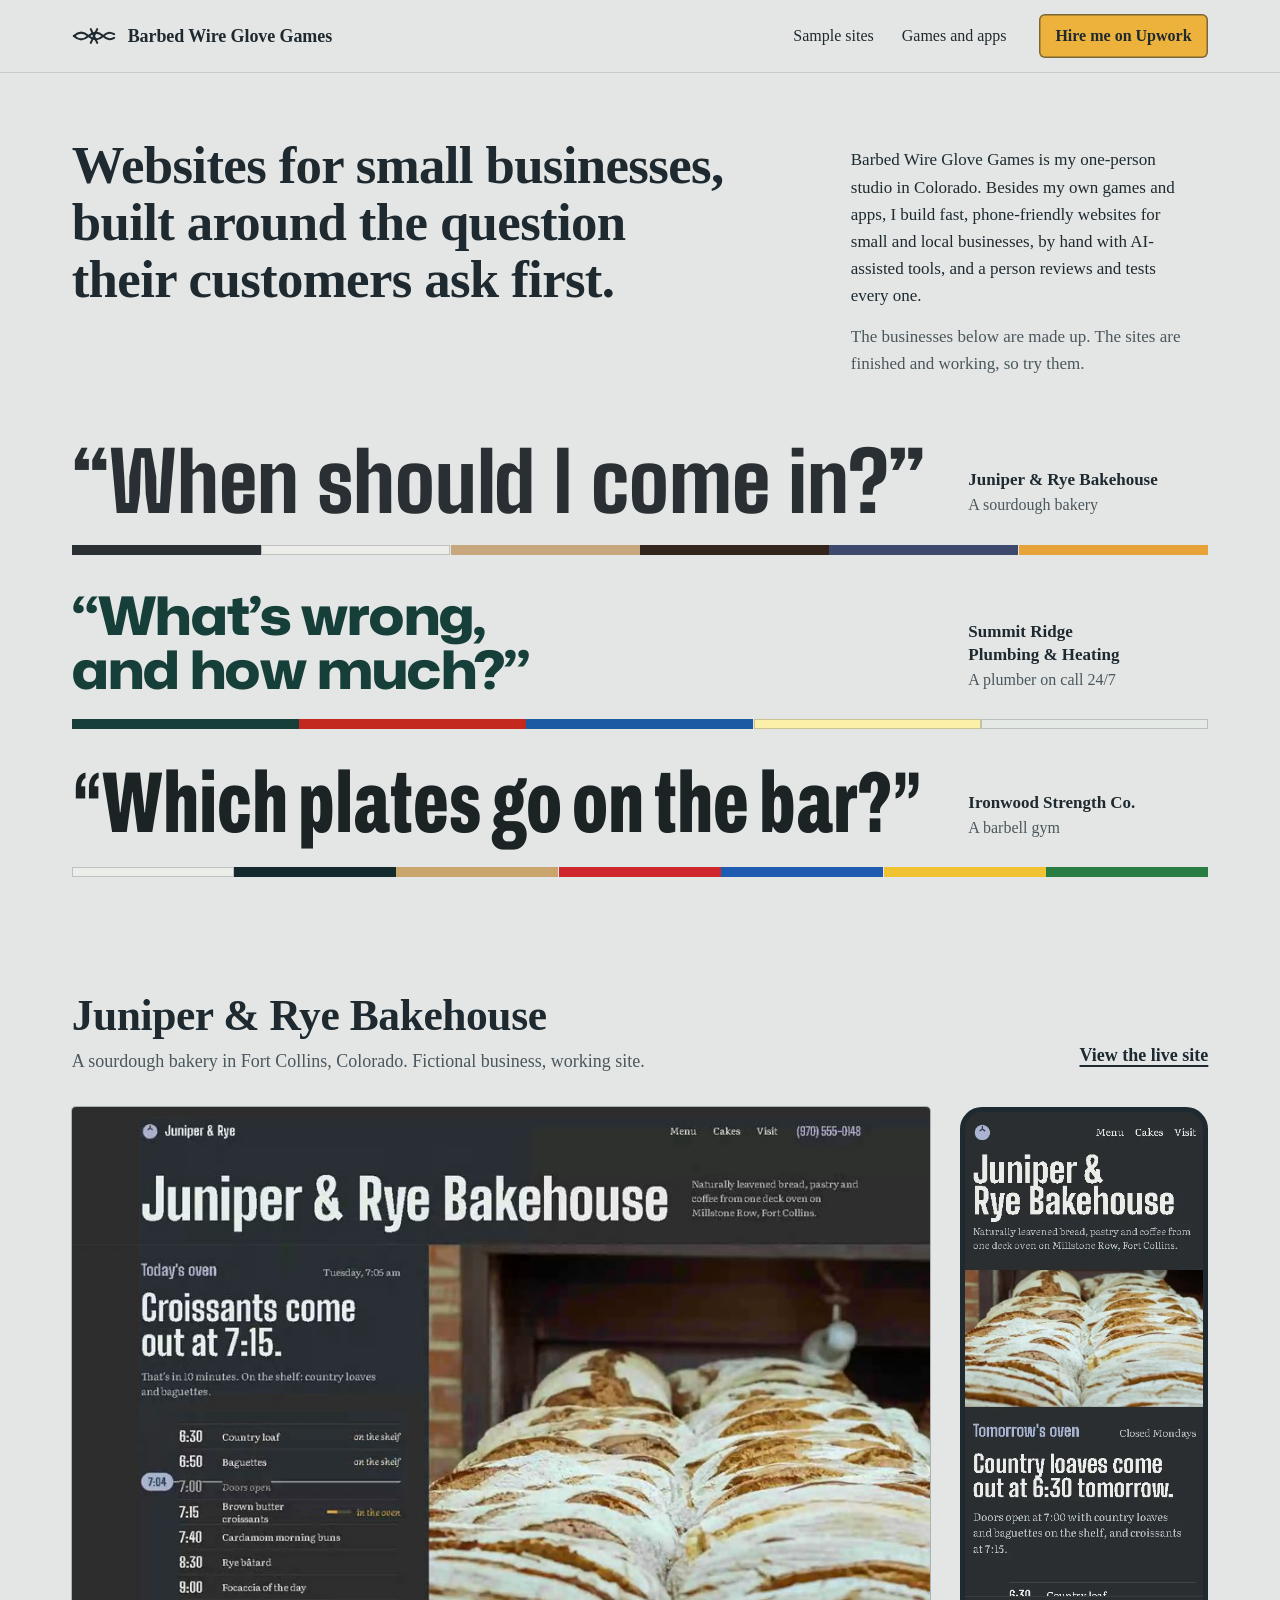
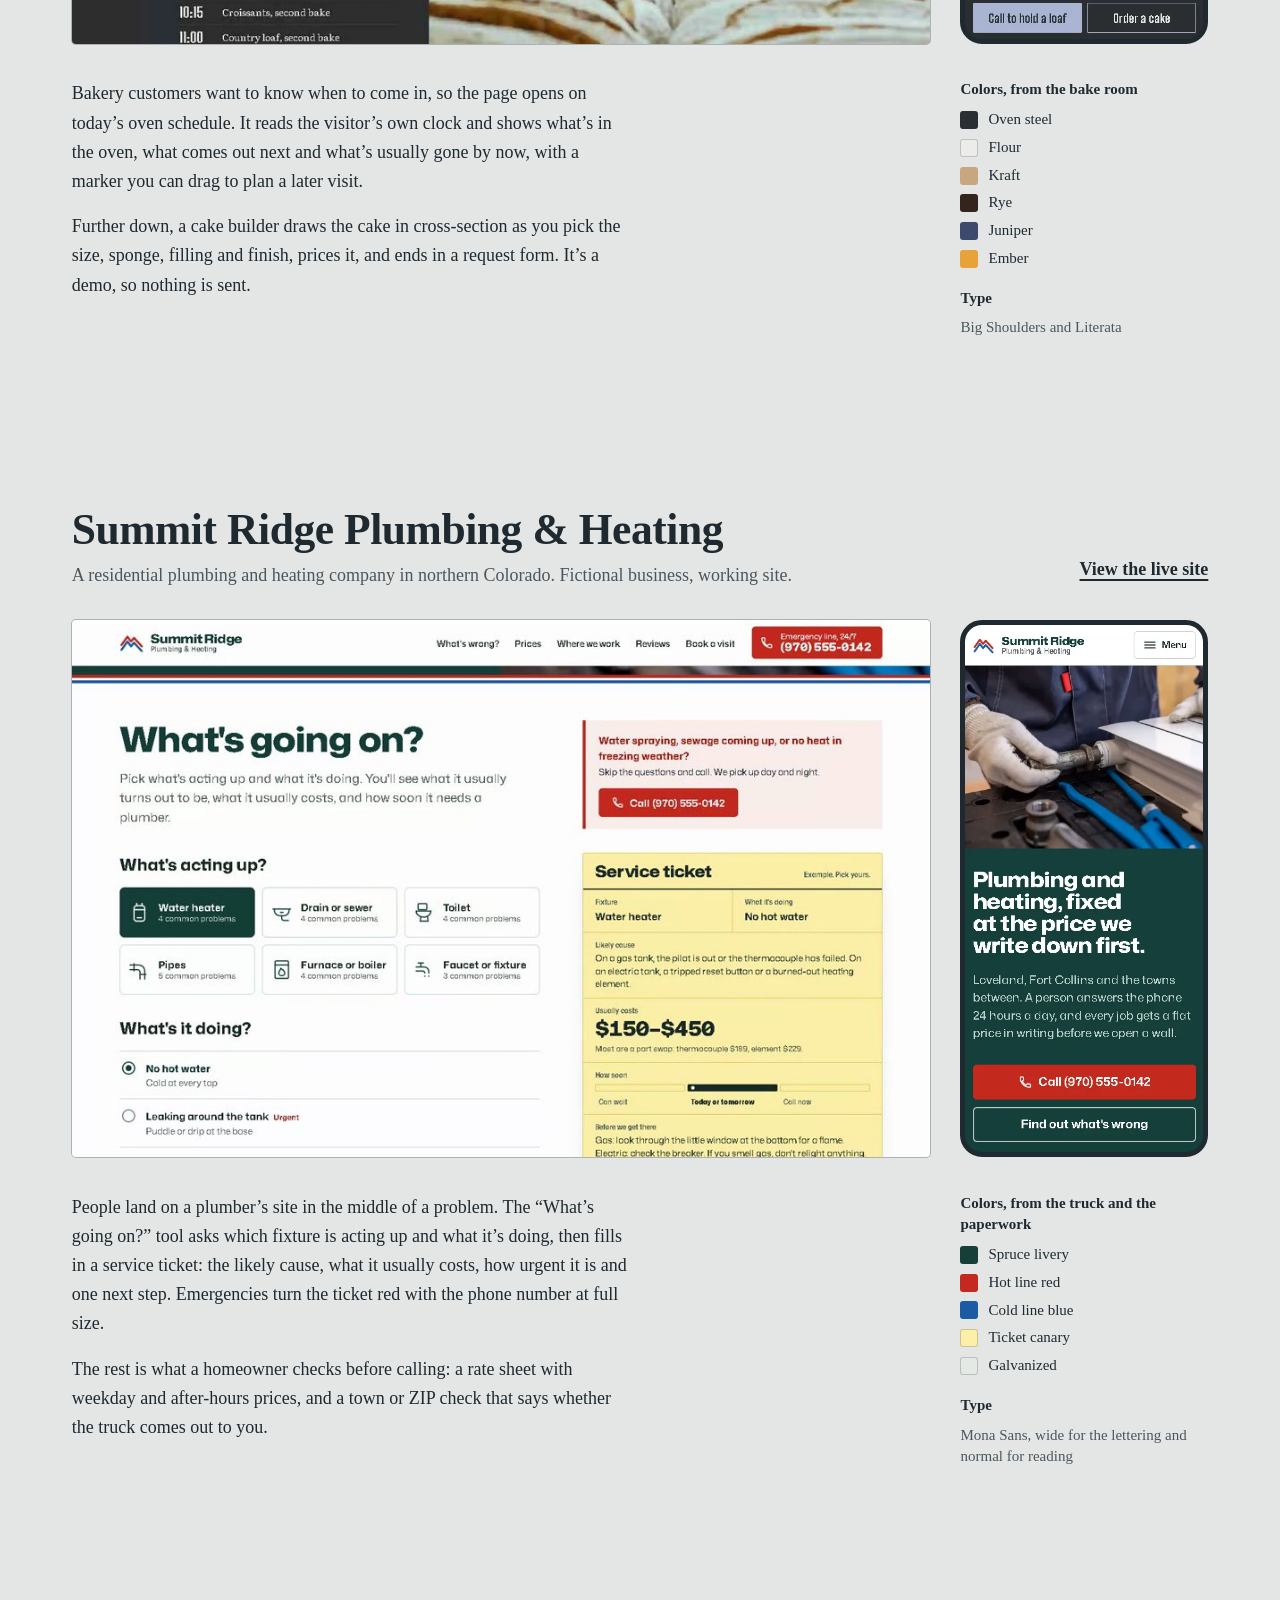
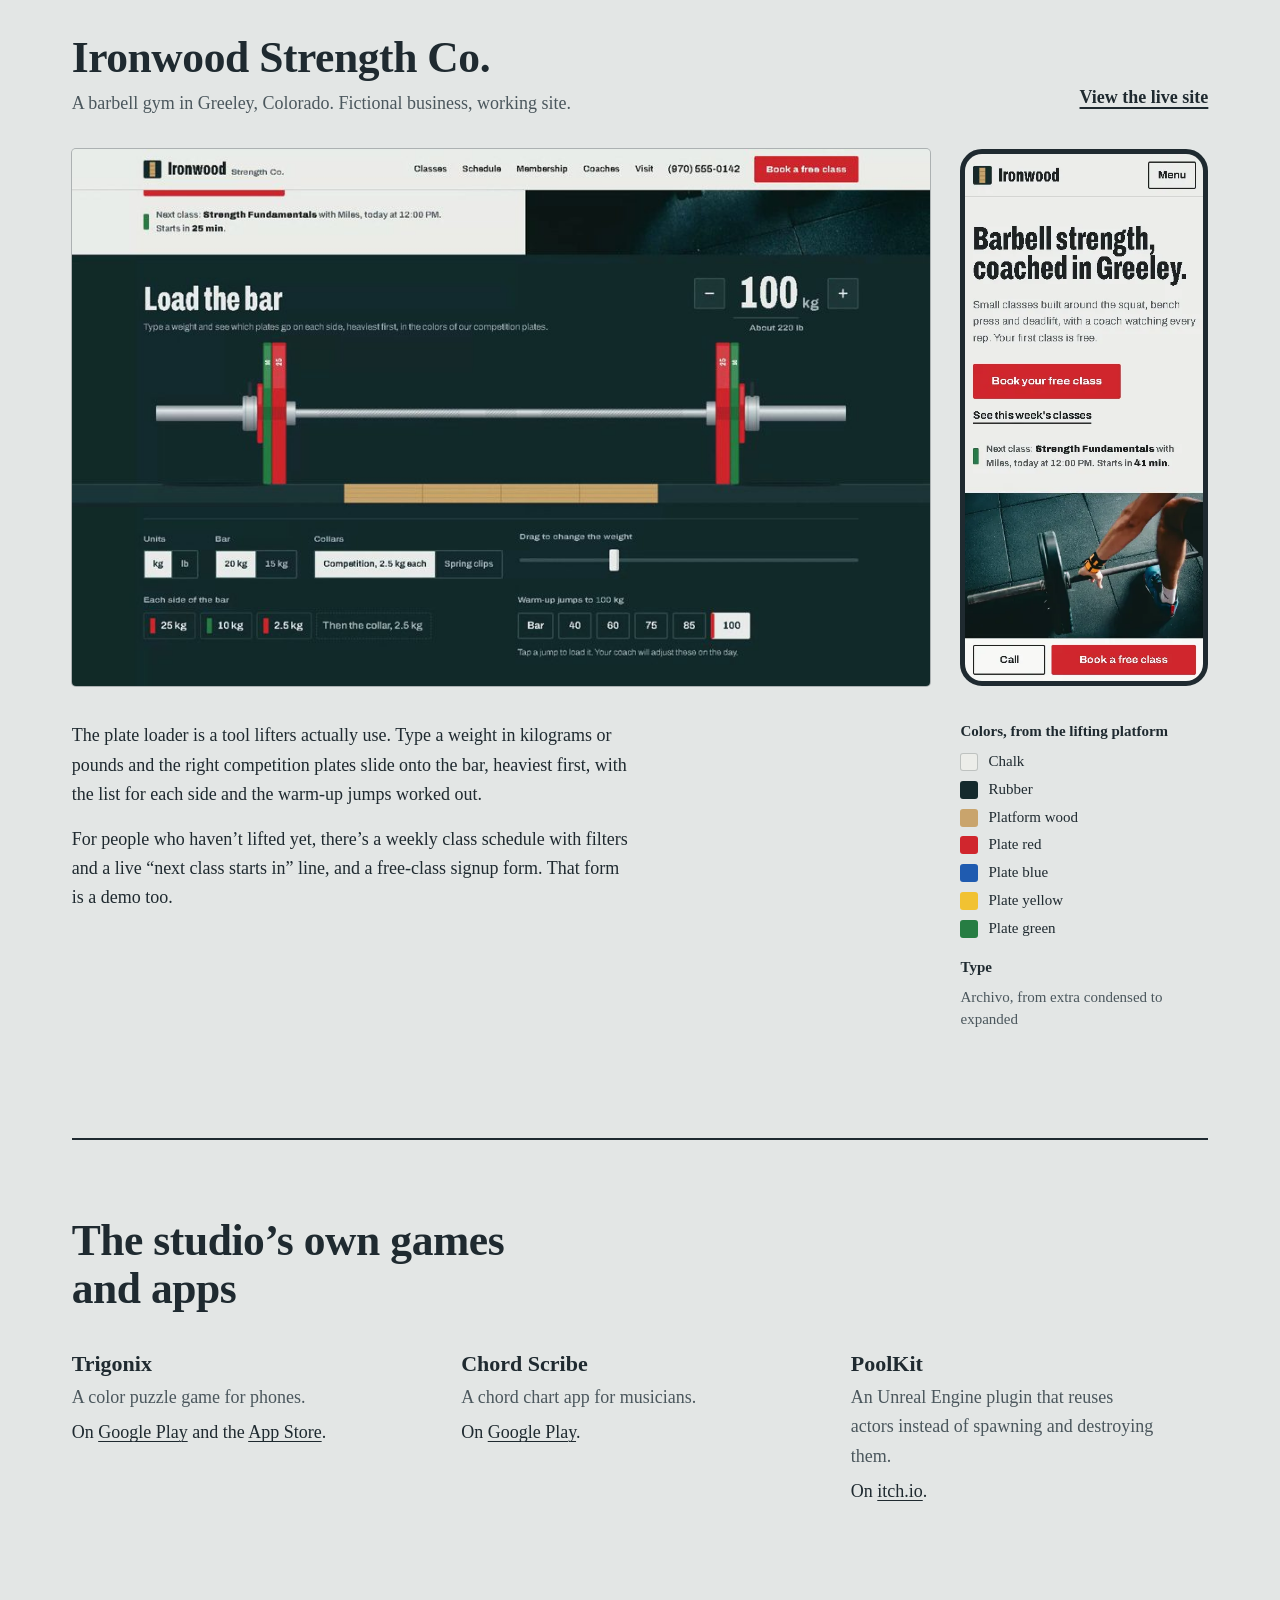
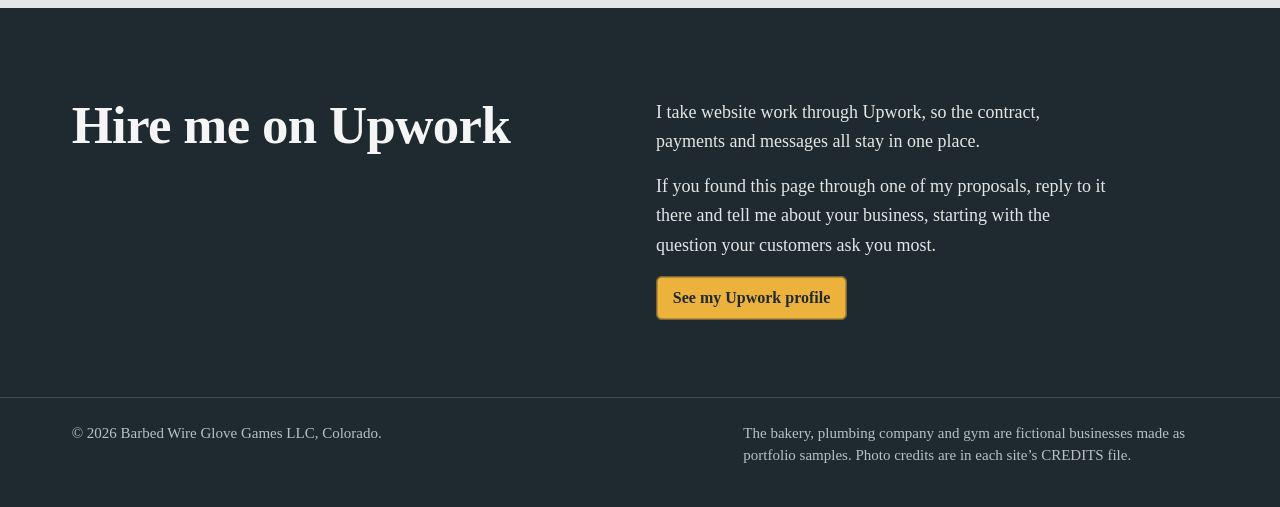
==== commit ef4fed14: "Hub: link Hire me on Upwork to the public profile Co-Authored-By: Claude Opus 5.5 <noreply@anthropic" ====
--- a/index.html
+++ b/index.html
@@ -39,8 +39,7 @@
       <a href="#work">Sample sites</a>
       <a href="#games">Games and apps</a>
     </nav>
-    <!-- PLACEHOLDER: no public Upwork profile yet. When there is one, replace href="#hire" with the profile URL. -->
-    <a class="cta" href="#hire" data-placeholder="upwork-profile-url">Hire me on Upwork</a>
+    <a class="cta" href="https://www.upwork.com/freelancers/~01876c95155d01cd67">Hire me on Upwork</a>
   </div>
 </header>
 
@@ -195,8 +194,7 @@
     <div class="hire__text">
       <p>I take website work through Upwork, so the contract, payments and messages all stay in one place.</p>
       <p>If you found this page through one of my proposals, reply to it there and tell me about your business, starting with the question your customers ask you most.</p>
-      <!-- PLACEHOLDER: when the public Upwork profile URL exists, add
-           <a class="cta" href="PROFILE-URL">Hire me on Upwork</a> here and point the header link at the same URL. -->
+      <p><a class="cta" href="https://www.upwork.com/freelancers/~01876c95155d01cd67">See my Upwork profile</a></p>
     </div>
   </div>
 </section>
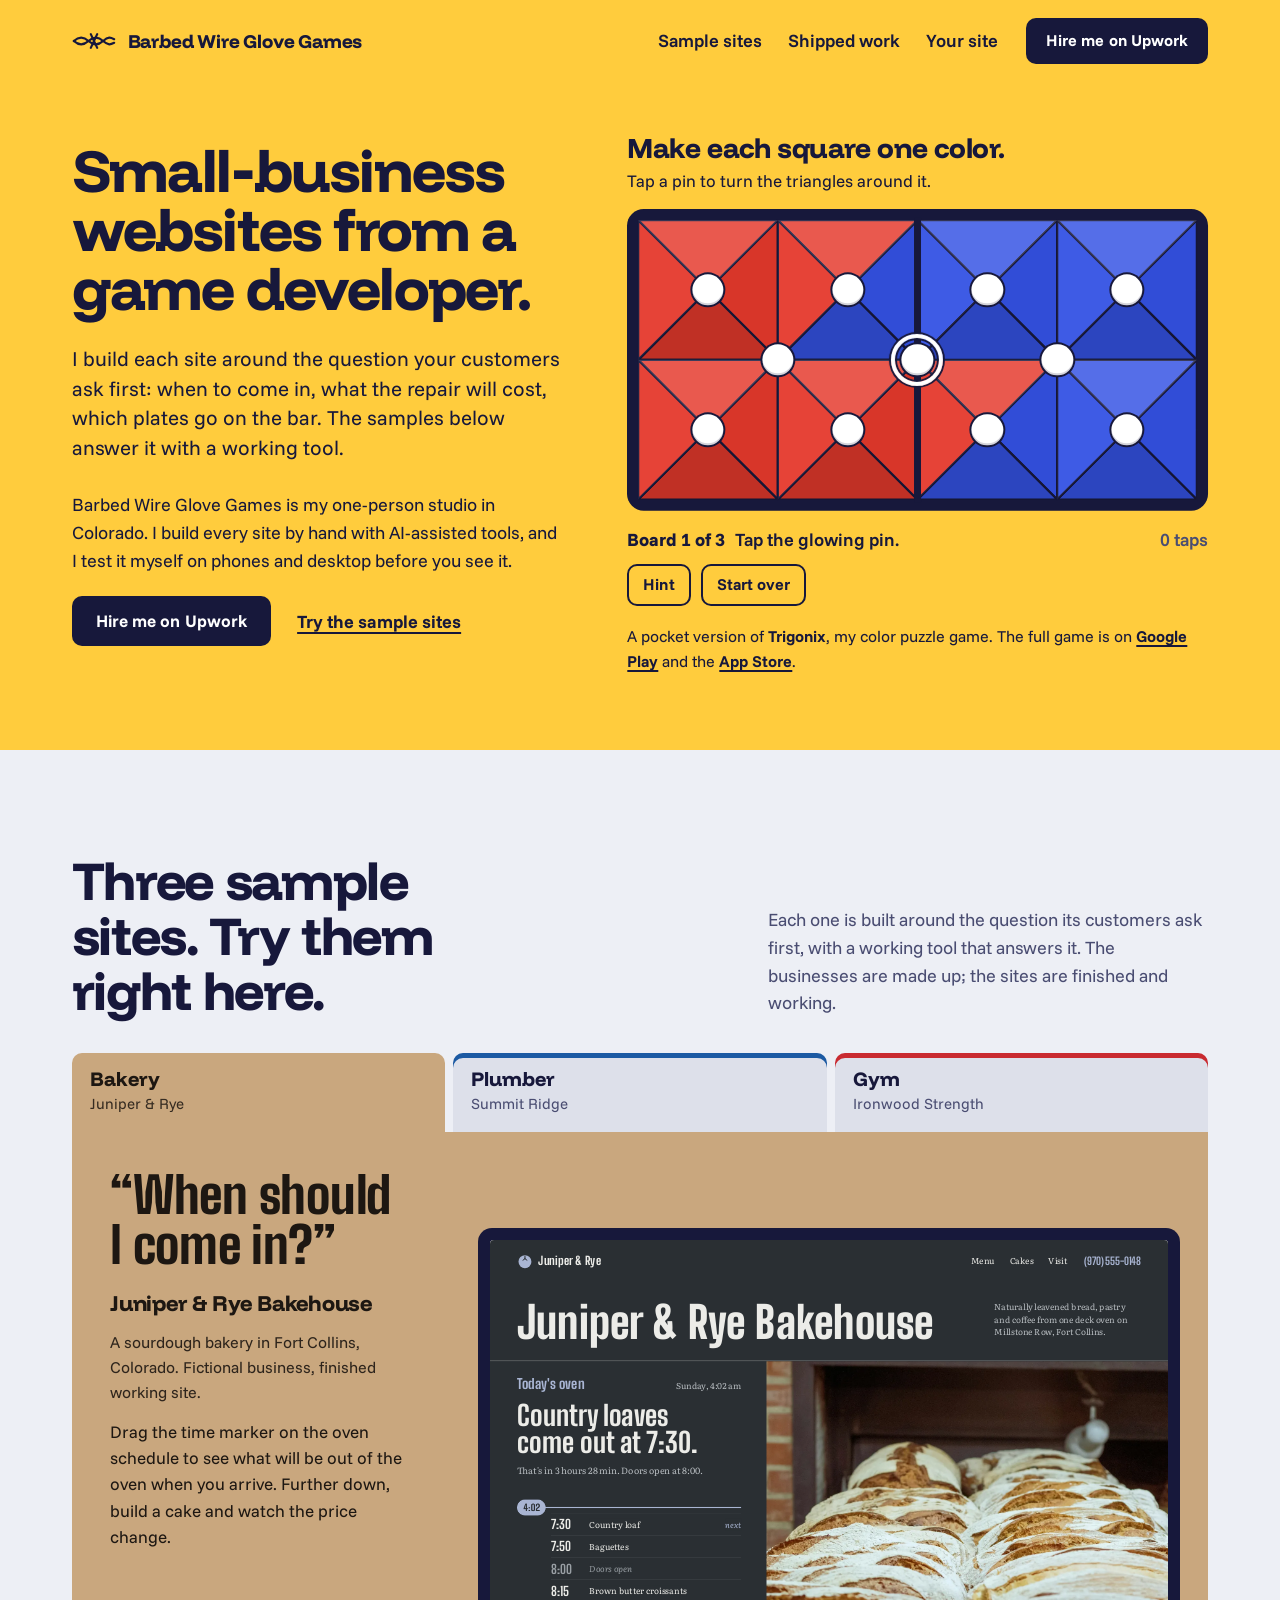
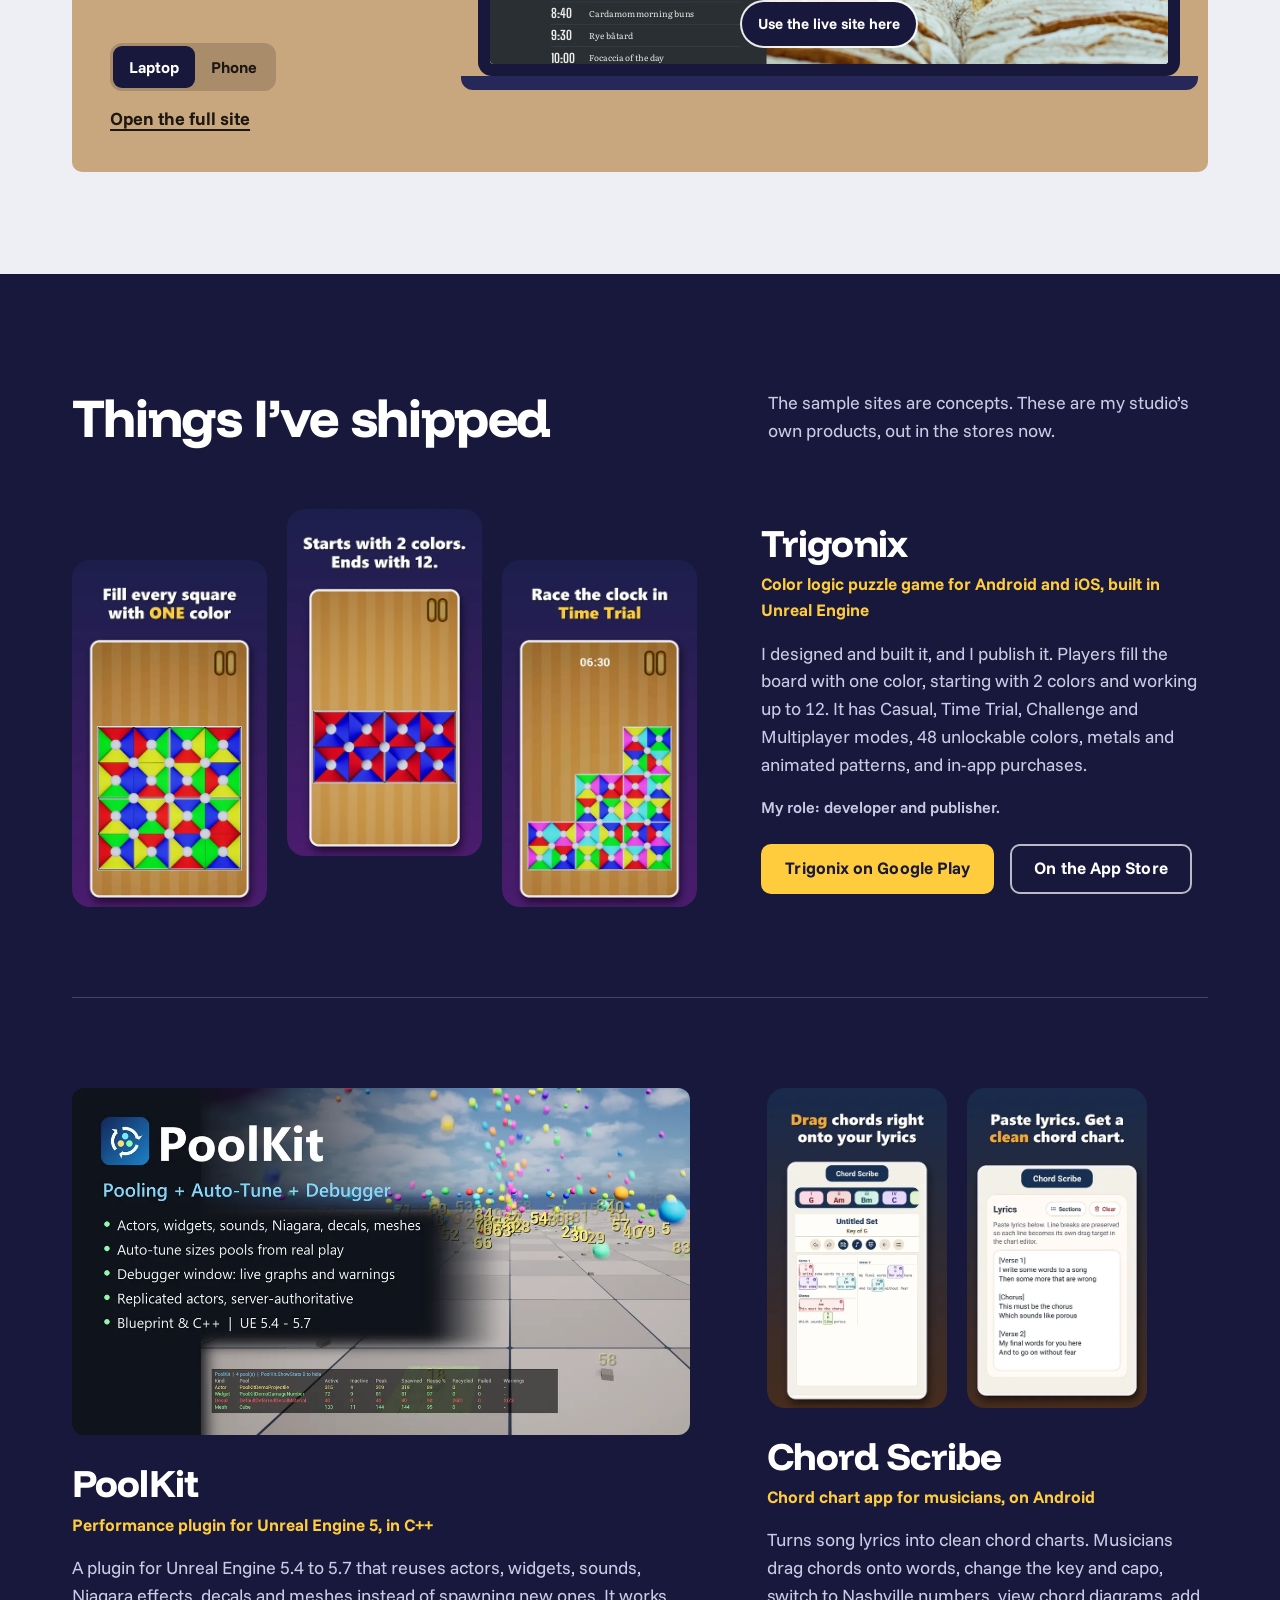
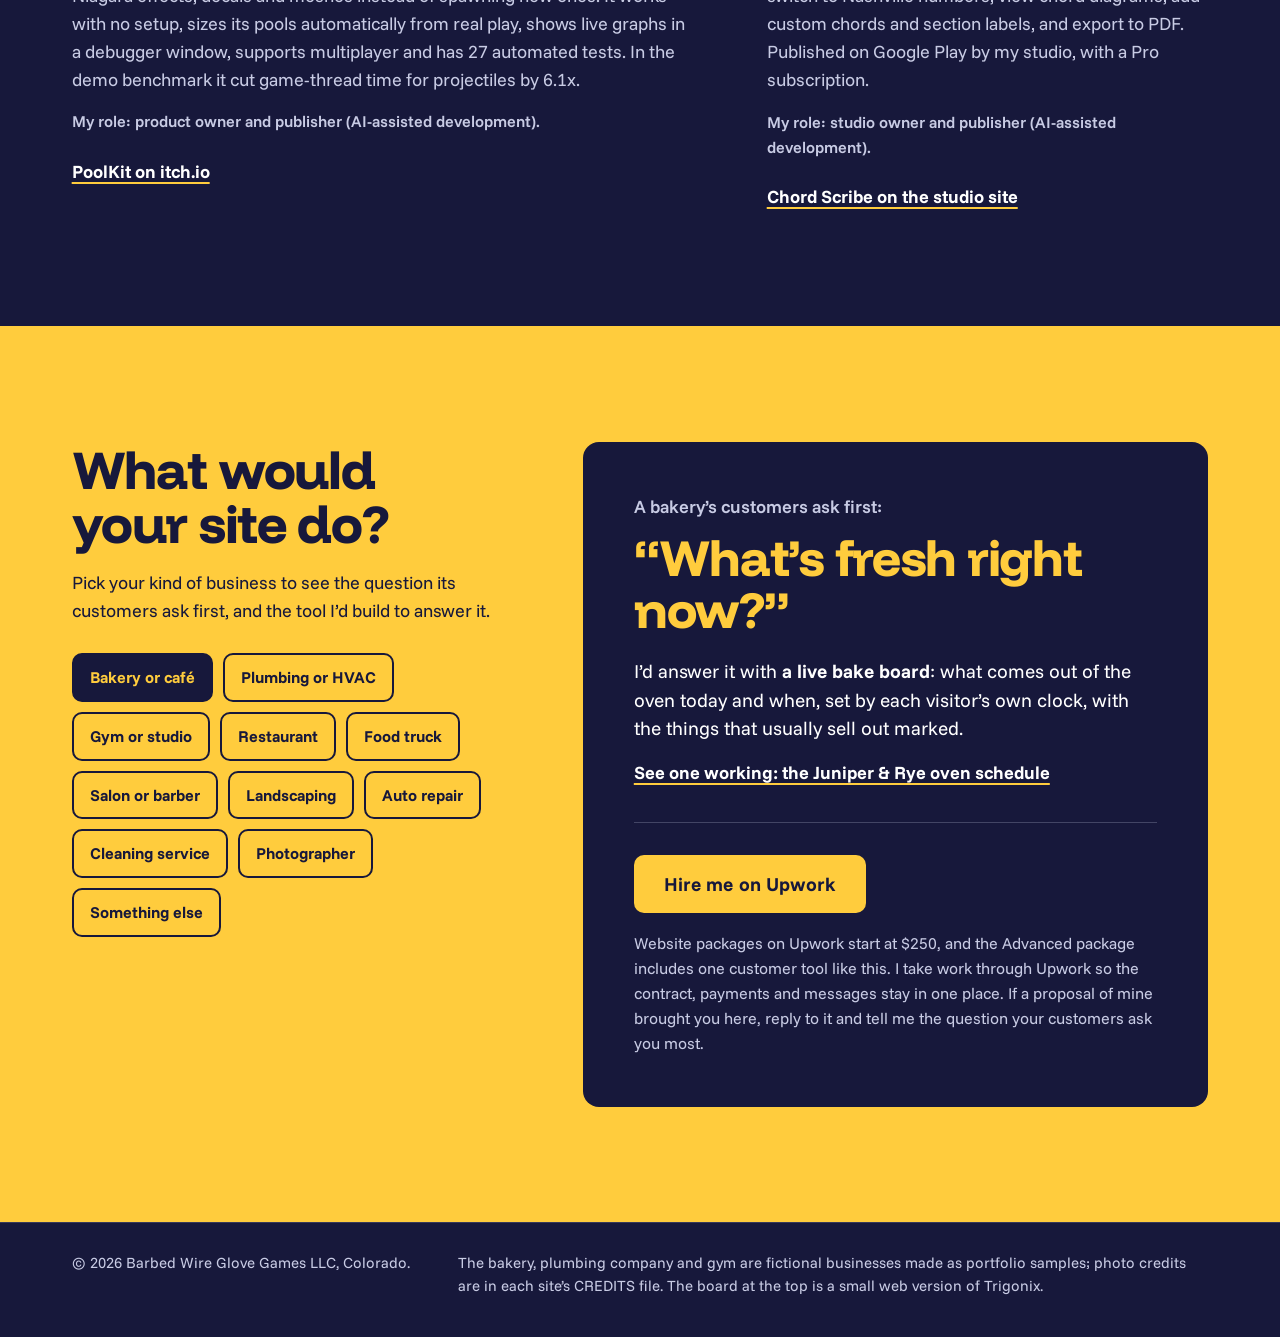
==== commit 334c8248: "Hub v3: playable Trigonix board, live sample-site viewer, shipped work - Hero: "Small-business websi" ====
--- a/index.html
+++ b/index.html
@@ -3,17 +3,17 @@
 <head>
 <meta charset="utf-8">
 <meta name="viewport" content="width=device-width, initial-scale=1">
-<title>Website work | Barbed Wire Glove Games LLC</title>
-<meta name="description" content="Three sample websites for small businesses (a bakery, a plumber and a barbell gym), each built around the question its customers ask first. By Barbed Wire Glove Games LLC, a one-person studio in Colorado.">
+<title>Websites for small businesses | Barbed Wire Glove Games LLC</title>
+<meta name="description" content="Small-business websites from a one-person game studio in Colorado. Play a Trigonix board, try three working sample sites, and see the game, app and plugin I've shipped.">
 <meta property="og:type" content="website">
-<meta property="og:title" content="Website work | Barbed Wire Glove Games LLC">
-<meta property="og:description" content="Three sample websites for small businesses, each built around the question its customers ask first.">
+<meta property="og:title" content="Websites for small businesses | Barbed Wire Glove Games LLC">
+<meta property="og:description" content="Small-business websites from a game developer. Play a Trigonix board, then try three working sample sites.">
 <meta property="og:url" content="https://ausomea.github.io/cvc-web-portfolio/">
 <meta property="og:image" content="https://ausomea.github.io/cvc-web-portfolio/hub-assets/og.jpg">
 <meta property="og:image:width" content="1200">
 <meta property="og:image:height" content="630">
 <meta name="twitter:card" content="summary_large_image">
-<meta name="theme-color" content="#E3E6E5">
+<meta name="theme-color" content="#FFCC3D">
 <link rel="icon" href="hub-assets/mark.svg" type="image/svg+xml">
 <link rel="stylesheet" href="hub.css">
 <script type="application/ld+json">
@@ -21,13 +21,13 @@
 </script>
 </head>
 <body>
-<a class="skip" href="#work">Skip to the sample sites</a>
+<a class="skip" href="#samples">Skip to the sample sites</a>
 
 <header class="top">
   <div class="wrap top__in">
     <a class="brand" href="./">
       <svg class="brand__mark" viewBox="0 0 48 24" width="44" height="22" aria-hidden="true" focusable="false">
-        <g fill="none" stroke="currentColor" stroke-width="2.2" stroke-linecap="round">
+        <g fill="none" stroke="currentColor" stroke-width="2.4" stroke-linecap="round">
           <path d="M2 12c5.5-5 10.5-5 16 0s10.5 5 16 0 8-4 12-2"/>
           <path d="M2 12c5.5 5 10.5 5 16 0s10.5-5 16 0 8 4 12 2"/>
           <path d="M20.5 4.5l7 15M27.5 4.5l-7 15"/>
@@ -36,165 +36,171 @@
       <span class="brand__name">Barbed Wire Glove Games</span>
     </a>
     <nav class="top__nav" aria-label="On this page">
-      <a href="#work">Sample sites</a>
-      <a href="#games">Games and apps</a>
+      <a href="#samples">Sample sites</a>
+      <a href="#shipped">Shipped work</a>
+      <a href="#yours">Your site</a>
     </nav>
-    <a class="cta" href="https://www.upwork.com/freelancers/~01876c95155d01cd67">Hire me on Upwork</a>
+    <a class="btn btn--ink top__cta" href="https://www.upwork.com/freelancers/~01876c95155d01cd67">Hire me on Upwork</a>
   </div>
 </header>
 
 <main id="main">
-  <section class="intro wrap" aria-labelledby="intro-title">
-    <h1 id="intro-title">Websites for small businesses, built around the question their customers ask first.</h1>
-    <div class="intro__side">
-      <p>Barbed Wire Glove Games is my one-person studio in Colorado. Besides my own games and apps, I build fast, phone-friendly websites for small and local businesses, by hand with AI-assisted tools, and a person reviews and tests every one.</p>
-      <p>The businesses below are made up. The sites are finished and working, so try them.</p>
-    </div>
+  <section class="intro" aria-labelledby="intro-title">
+   <div class="wrap intro__in">
+    <div class="intro__title">
+      <h1 id="intro-title">Small‑business websites from a game developer.</h1>
+      <p class="lead">I build each site around the question your customers ask first: when to come in, what the repair will cost, which plates go on the bar. The samples below answer it with a working tool.</p>
+    </div>
+
+    <div class="play" id="play" role="region" aria-labelledby="play-title">
+      <div class="play__head">
+        <h2 class="play__title" id="play-title">Make each square one color.</h2>
+        <p class="play__how">Tap a pin to turn the triangles around it.</p>
+      </div>
+      <div class="board" id="board">
+        <svg class="board__svg" viewBox="-8 -8 416 216" aria-hidden="true" focusable="false"></svg>
+        <div class="board__pins" role="group" aria-label="Pins on the board. Arrow keys move between pins, Enter turns one." aria-describedby="play-how-sr"></div>
+        <p class="sr-only" id="play-how-sr">Each pin turns the triangles around it a quarter turn clockwise. The board has two squares; the goal is to make each square a single color.</p>
+      </div>
+      <div class="play__bar">
+        <p class="play__status"><span class="play__level" id="play-level">Board 1 of 3</span> <span id="play-msg">Watch the first move.</span></p>
+        <p class="play__taps" id="play-taps">0 taps</p>
+        <div class="play__btns">
+          <button class="btn btn--line btn--sm" type="button" id="play-hint">Hint</button>
+          <button class="btn btn--line btn--sm" type="button" id="play-reset">Start over</button>
+          <button class="btn btn--ink btn--sm" type="button" id="play-next" hidden>Next board</button>
+        </div>
+      </div>
+      <p class="sr-only" id="play-live" aria-live="polite"></p>
+      <p class="play__credit">A pocket version of <strong>Trigonix</strong>, my color puzzle game. The full game is on <a href="https://play.google.com/store/apps/details?id=com.BWGGames.Trigonix">Google Play</a> and the <a href="https://apps.apple.com/app/id6757233558">App Store</a>.</p>
+    </div>
+
+    <div class="intro__more">
+      <p>Barbed Wire Glove Games is my one-person studio in Colorado. I build every site by hand with AI-assisted tools, and I test it myself on phones and desktop before you see it.</p>
+      <p class="intro__actions">
+        <a class="btn btn--ink" href="https://www.upwork.com/freelancers/~01876c95155d01cd67">Hire me on Upwork</a>
+        <a class="textlink" href="#samples">Try the sample sites</a>
+      </p>
+    </div>
+   </div>
   </section>
 
-  <ul class="asks wrap" aria-label="The three sample sites">
-    <li style="--row:0">
-      <a class="ask ask--jr" href="#juniper-rye">
-        <span class="ask__q">“When should I come in?”</span>
-        <span class="ask__who"><span class="ask__name">Juniper &amp; Rye Bakehouse</span> A sourdough bakery</span>
-        <span class="bar" aria-hidden="true"><i style="--c:#2A2F33;--n:0"></i><i class="lt" style="--c:#ECECE8;--n:1"></i><i style="--c:#C9A77E;--n:2"></i><i style="--c:#33241C;--n:3"></i><i style="--c:#3D4A6E;--n:4"></i><i style="--c:#E8A23A;--n:5"></i></span>
-      </a>
-    </li>
-    <li style="--row:1">
-      <a class="ask ask--sr" href="#summit-ridge">
-        <span class="ask__q">“What’s wrong, and how much?”</span>
-        <span class="ask__who"><span class="ask__name">Summit Ridge Plumbing &amp; Heating</span> A plumber on call 24/7</span>
-        <span class="bar" aria-hidden="true"><i style="--c:#163F3A;--n:0"></i><i style="--c:#C4291F;--n:1"></i><i style="--c:#1C5AA3;--n:2"></i><i class="lt" style="--c:#FCEFA8;--n:3"></i><i class="lt" style="--c:#E5E9E6;--n:4"></i></span>
-      </a>
-    </li>
-    <li style="--row:2">
-      <a class="ask ask--iw" href="#ironwood">
-        <span class="ask__q">“Which plates go on the bar?”</span>
-        <span class="ask__who"><span class="ask__name">Ironwood Strength Co.</span> A barbell gym</span>
-        <span class="bar" aria-hidden="true"><i class="lt" style="--c:#ECEDE9;--n:0"></i><i style="--c:#152A2D;--n:1"></i><i style="--c:#C9A46C;--n:2"></i><i style="--c:#D0262D;--n:3"></i><i style="--c:#1F5BB0;--n:4"></i><i style="--c:#F1C232;--n:5"></i><i style="--c:#277D43;--n:6"></i></span>
-      </a>
-    </li>
-  </ul>
-
-  <div id="work" class="work">
-
-    <article class="site wrap" id="juniper-rye" aria-labelledby="jr-name">
-      <header class="site__head">
-        <div>
-          <h2 id="jr-name">Juniper &amp; Rye Bakehouse</h2>
-          <p class="site__what">A sourdough bakery in Fort Collins, Colorado. Fictional business, working site.</p>
-        </div>
-        <a class="site__open" href="./juniper-rye-bakehouse/">View the live site</a>
-      </header>
-      <figure class="screen" data-name="Juniper &amp; Rye Bakehouse">
-        <img class="screen__img" src="media/juniper-rye-bakehouse-poster.jpg" data-fallback="hub-assets/juniper-rye-bakehouse-desktop.webp" onerror="this.onerror=null;this.src=this.dataset.fallback" width="1440" height="900" loading="lazy" decoding="async" alt="The Juniper &amp; Rye Bakehouse home page on a laptop: the shop name set like a sign over a steel-grey panel that lists today's bakes by the time they come out of the oven, next to a photo of floured loaves.">
-        <video class="screen__loop" muted loop playsinline preload="none" data-src="media/juniper-rye-bakehouse-loop.mp4" aria-hidden="true" tabindex="-1"></video>
-        <a class="screen__hit" href="./juniper-rye-bakehouse/" tabindex="-1" aria-hidden="true"></a>
-        <button class="loop-btn" type="button" hidden>Pause</button>
-      </figure>
-      <img class="phone" src="hub-assets/juniper-rye-bakehouse-phone.webp" width="390" height="844" loading="lazy" decoding="async" alt="The same page on a phone: the sign, a photo of loaves, then the oven schedule, with call and cake-order buttons fixed at the bottom.">
-      <div class="site__text">
-        <p>Bakery customers want to know when to come in, so the page opens on today’s oven schedule. It reads the visitor’s own clock and shows what’s in the oven, what comes out next and what’s usually gone by now, with a marker you can drag to plan a later visit.</p>
-        <p>Further down, a cake builder draws the cake in cross-section as you pick the size, sponge, filling and finish, prices it, and ends in a request form. It’s a demo, so nothing is sent.</p>
-      </div>
-      <dl class="site__spec">
-        <dt>Colors, from the bake room</dt>
-        <dd><ul class="swatches">
-          <li><i style="--c:#2A2F33"></i>Oven steel</li><li><i class="lt" style="--c:#ECECE8"></i>Flour</li><li><i style="--c:#C9A77E"></i>Kraft</li><li><i style="--c:#33241C"></i>Rye</li><li><i style="--c:#3D4A6E"></i>Juniper</li><li><i style="--c:#E8A23A"></i>Ember</li>
-        </ul></dd>
-        <dt>Type</dt>
-        <dd>Big Shoulders and Literata</dd>
-      </dl>
+<section class="samples" id="samples" aria-labelledby="samples-title">
+  <div class="wrap samples__head">
+    <h2 id="samples-title">Three sample sites. Try them right here.</h2>
+    <p>Each one is built around the question its customers ask first, with a working tool that answers it. The businesses are made up; the sites are finished and working.</p>
+  </div>
+
+  <div class="wrap viewer" id="viewer">
+    <div class="viewer__tabs" role="tablist" aria-label="Sample sites">
+      <button class="tab" role="tab" type="button" id="tab-jr" data-site="jr" aria-controls="viewer-panel" aria-selected="true"><span class="tab__kind">Bakery</span> <span class="tab__name">Juniper &amp; Rye</span></button>
+      <button class="tab" role="tab" type="button" id="tab-sr" data-site="sr" aria-controls="viewer-panel" aria-selected="false" tabindex="-1"><span class="tab__kind">Plumber</span> <span class="tab__name">Summit Ridge</span></button>
+      <button class="tab" role="tab" type="button" id="tab-iw" data-site="iw" aria-controls="viewer-panel" aria-selected="false" tabindex="-1"><span class="tab__kind">Gym</span> <span class="tab__name">Ironwood<span class="tab__more"> Strength</span></span></button>
+    </div>
+
+    <div class="viewer__panel" id="viewer-panel" role="tabpanel" aria-labelledby="tab-jr" data-site="jr">
+      <div class="viewer__info">
+        <p class="viewer__q" id="viewer-q">“When should I come in?”</p>
+        <h3 class="viewer__name" id="viewer-name">Juniper &amp; Rye Bakehouse</h3>
+        <p class="viewer__about" id="viewer-about">A sourdough bakery in Fort Collins, Colorado. Fictional business, finished working site.</p>
+      </div>
+      <div class="viewer__more">
+        <p class="viewer__try" id="viewer-try">Drag the time marker on the oven schedule to see what will be out of the oven when you arrive. Further down, build a cake and watch the price change.</p>
+        <div class="viewer__controls">
+          <div class="seg" role="group" aria-label="Screen size">
+            <button type="button" data-mode="laptop" aria-pressed="true">Laptop</button>
+            <button type="button" data-mode="phone" aria-pressed="false">Phone</button>
+          </div>
+          <a class="textlink" id="viewer-open" href="juniper-rye-bakehouse/index.html">Open the full site</a>
+        </div>
+      </div>
+
+      <div class="stage" id="stage" data-mode="laptop">
+        <div class="device" id="device">
+          <div class="device__screen" id="screen">
+            <img class="device__poster" id="poster" src="hub-assets/juniper-rye-bakehouse-desktop.webp" width="1440" height="900" loading="lazy" decoding="async" alt="The Juniper &amp; Rye Bakehouse home page: the shop sign over a steel-grey panel listing today’s bakes by the time they come out of the oven.">
+            <button class="device__use" type="button" id="use-live"><span>Use the live site here</span></button>
+          </div>
+        </div>
+      </div>
+    </div>
+    <noscript><p class="viewer__noscript">Open the sites directly: <a href="juniper-rye-bakehouse/index.html">Juniper &amp; Rye Bakehouse</a>, <a href="summit-ridge-plumbing/index.html">Summit Ridge Plumbing &amp; Heating</a>, <a href="ironwood-strength/index.html">Ironwood Strength Co.</a></p></noscript>
+  </div>
+</section>
+
+<section class="shipped" id="shipped" aria-labelledby="shipped-title">
+  <div class="wrap">
+    <div class="shipped__head">
+      <h2 id="shipped-title">Things I’ve shipped</h2>
+      <p>The sample sites are concepts. These are my studio’s own products, out in the stores now.</p>
+    </div>
+
+    <article class="work work--trigonix" aria-labelledby="w-trigonix">
+      <div class="work__phones">
+        <img src="hub-assets/trigonix-one-color.webp" width="420" height="747" loading="lazy" decoding="async" alt="Trigonix store screenshot: a four-color board of triangles with white pins, captioned “Fill every square with one color”.">
+        <img src="hub-assets/trigonix-two-colors.webp" width="420" height="747" loading="lazy" decoding="async" alt="Trigonix store screenshot: a red and blue board, captioned “Starts with 2 colors. Ends with 12.”">
+        <img src="hub-assets/trigonix-time-trial.webp" width="420" height="747" loading="lazy" decoding="async" alt="Trigonix store screenshot: a stepped six-color board with a countdown timer, captioned “Race the clock in Time Trial”.">
+      </div>
+      <div class="work__text">
+        <h3 id="w-trigonix">Trigonix</h3>
+        <p class="work__kind">Color logic puzzle game for Android and iOS, built in Unreal Engine</p>
+        <p>I designed and built it, and I publish it. Players fill the board with one color, starting with 2 colors and working up to 12. It has Casual, Time Trial, Challenge and Multiplayer modes, 48 unlockable colors, metals and animated patterns, and in-app purchases.</p>
+        <p class="work__role">My role: developer and publisher.</p>
+        <p class="work__links">
+          <a class="btn btn--sun" href="https://play.google.com/store/apps/details?id=com.BWGGames.Trigonix">Trigonix on Google Play</a>
+          <a class="btn btn--line-light" href="https://apps.apple.com/app/id6757233558">On the App Store</a>
+        </p>
+      </div>
     </article>
 
-    <article class="site wrap" id="summit-ridge" aria-labelledby="sr-name">
-      <header class="site__head">
-        <div>
-          <h2 id="sr-name">Summit Ridge Plumbing &amp; Heating</h2>
-          <p class="site__what">A residential plumbing and heating company in northern Colorado. Fictional business, working site.</p>
-        </div>
-        <a class="site__open" href="./summit-ridge-plumbing/">View the live site</a>
-      </header>
-      <figure class="screen" data-name="Summit Ridge Plumbing &amp; Heating">
-        <img class="screen__img" src="media/summit-ridge-plumbing-poster.jpg" data-fallback="hub-assets/summit-ridge-plumbing-desktop.webp" onerror="this.onerror=null;this.src=this.dataset.fallback" width="1440" height="900" loading="lazy" decoding="async" alt="The Summit Ridge Plumbing &amp; Heating home page on a laptop: a spruce-green panel with the headline and a red call button, next to a photo of gloved hands fitting a pipe, over a red and blue stripe like the company truck.">
-        <video class="screen__loop" muted loop playsinline preload="none" data-src="media/summit-ridge-plumbing-loop.mp4" aria-hidden="true" tabindex="-1"></video>
-        <a class="screen__hit" href="./summit-ridge-plumbing/" tabindex="-1" aria-hidden="true"></a>
-        <button class="loop-btn" type="button" hidden>Pause</button>
-      </figure>
-      <img class="phone" src="hub-assets/summit-ridge-plumbing-phone.webp" width="390" height="844" loading="lazy" decoding="async" alt="The same page on a phone: the photo first, then the headline with a full-width red call button.">
-      <div class="site__text">
-        <p>People land on a plumber’s site in the middle of a problem. The “What’s going on?” tool asks which fixture is acting up and what it’s doing, then fills in a service ticket: the likely cause, what it usually costs, how urgent it is and one next step. Emergencies turn the ticket red with the phone number at full size.</p>
-        <p>The rest is what a homeowner checks before calling: a rate sheet with weekday and after-hours prices, and a town or ZIP check that says whether the truck comes out to you.</p>
-      </div>
-      <dl class="site__spec">
-        <dt>Colors, from the truck and the paperwork</dt>
-        <dd><ul class="swatches">
-          <li><i style="--c:#163F3A"></i>Spruce livery</li><li><i style="--c:#C4291F"></i>Hot line red</li><li><i style="--c:#1C5AA3"></i>Cold line blue</li><li><i class="lt" style="--c:#FCEFA8"></i>Ticket canary</li><li><i class="lt" style="--c:#E5E9E6"></i>Galvanized</li>
-        </ul></dd>
-        <dt>Type</dt>
-        <dd>Mona Sans, wide for the lettering and normal for reading</dd>
-      </dl>
-    </article>
-
-    <article class="site wrap" id="ironwood" aria-labelledby="iw-name">
-      <header class="site__head">
-        <div>
-          <h2 id="iw-name">Ironwood Strength Co.</h2>
-          <p class="site__what">A barbell gym in Greeley, Colorado. Fictional business, working site.</p>
-        </div>
-        <a class="site__open" href="./ironwood-strength/">View the live site</a>
-      </header>
-      <figure class="screen" data-name="Ironwood Strength Co.">
-        <img class="screen__img" src="media/ironwood-strength-poster.jpg" data-fallback="hub-assets/ironwood-strength-desktop.webp" onerror="this.onerror=null;this.src=this.dataset.fallback" width="1440" height="900" loading="lazy" decoding="async" alt="The Ironwood Strength Co. home page on a laptop: a condensed headline and a red booking button next to a photo of a loaded barbell on rubber flooring, with the plate loader starting below.">
-        <video class="screen__loop" muted loop playsinline preload="none" data-src="media/ironwood-strength-loop.mp4" aria-hidden="true" tabindex="-1"></video>
-        <a class="screen__hit" href="./ironwood-strength/" tabindex="-1" aria-hidden="true"></a>
-        <button class="loop-btn" type="button" hidden>Pause</button>
-      </figure>
-      <img class="phone" src="hub-assets/ironwood-strength-phone.webp" width="390" height="844" loading="lazy" decoding="async" alt="The same page on a phone: the headline, a booking button and the next class time, with call and booking buttons fixed at the bottom.">
-      <div class="site__text">
-        <p>The plate loader is a tool lifters actually use. Type a weight in kilograms or pounds and the right competition plates slide onto the bar, heaviest first, with the list for each side and the warm-up jumps worked out.</p>
-        <p>For people who haven’t lifted yet, there’s a weekly class schedule with filters and a live “next class starts in” line, and a free-class signup form. That form is a demo too.</p>
-      </div>
-      <dl class="site__spec">
-        <dt>Colors, from the lifting platform</dt>
-        <dd><ul class="swatches">
-          <li><i class="lt" style="--c:#ECEDE9"></i>Chalk</li><li><i style="--c:#152A2D"></i>Rubber</li><li><i style="--c:#C9A46C"></i>Platform wood</li><li><i style="--c:#D0262D"></i>Plate red</li><li><i style="--c:#1F5BB0"></i>Plate blue</li><li><i style="--c:#F1C232"></i>Plate yellow</li><li><i style="--c:#277D43"></i>Plate green</li>
-        </ul></dd>
-        <dt>Type</dt>
-        <dd>Archivo, from extra condensed to expanded</dd>
-      </dl>
-    </article>
-
-  </div>
-
-  <section class="games wrap" id="games" aria-labelledby="games-title">
-    <h2 id="games-title">The studio’s own games and apps</h2>
-    <ul class="games__list">
-      <li>
-        <h3>Trigonix</h3>
-        <p>A color puzzle game for phones.</p>
-        <p class="games__where">On <a href="https://play.google.com/store/apps/details?id=com.BWGGames.Trigonix">Google Play</a> and the <a href="https://apps.apple.com/app/id6757233558">App Store</a>.</p>
-      </li>
-      <li>
-        <h3>Chord Scribe</h3>
-        <p>A chord chart app for musicians.</p>
-        <p class="games__where">On <a href="https://play.google.com/store/apps/details?id=com.BWGGames.ChordScribe">Google Play</a>.</p>
-      </li>
-      <li>
-        <h3>PoolKit</h3>
-        <p>An Unreal Engine plugin that reuses actors instead of spawning and destroying them.</p>
-        <p class="games__where">On <a href="https://barbed-wire-glove-games.itch.io/poolkit">itch.io</a>.</p>
-      </li>
-    </ul>
-  </section>
-
-<section class="hire" id="hire" aria-labelledby="hire-title">
-  <div class="wrap hire__in">
-    <h2 id="hire-title">Hire me on Upwork</h2>
-    <div class="hire__text">
-      <p>I take website work through Upwork, so the contract, payments and messages all stay in one place.</p>
-      <p>If you found this page through one of my proposals, reply to it there and tell me about your business, starting with the question your customers ask you most.</p>
-      <p><a class="cta" href="https://www.upwork.com/freelancers/~01876c95155d01cd67">See my Upwork profile</a></p>
+    <div class="work-pair">
+      <article class="work work--poolkit" aria-labelledby="w-poolkit">
+        <img class="work__shot" src="hub-assets/poolkit.webp" width="1200" height="675" loading="lazy" decoding="async" alt="PoolKit cover: hundreds of pooled projectiles flying over a test level, with its feature list and a live pool table in the corner.">
+        <div class="work__text">
+          <h3 id="w-poolkit">PoolKit</h3>
+          <p class="work__kind">Performance plugin for Unreal Engine 5, in C++</p>
+          <p>A plugin for Unreal Engine 5.4 to 5.7 that reuses actors, widgets, sounds, Niagara effects, decals and meshes instead of spawning new ones. It works with no setup, sizes its pools automatically from real play, shows live graphs in a debugger window, supports multiplayer and has 27 automated tests. In the demo benchmark it cut game-thread time for projectiles by 6.1x.</p>
+          <p class="work__role">My role: product owner and publisher (AI-assisted development).</p>
+          <p class="work__links"><a class="textlink textlink--light" href="https://barbed-wire-glove-games.itch.io/poolkit">PoolKit on itch.io</a></p>
+        </div>
+      </article>
+
+      <article class="work work--chord" aria-labelledby="w-chord">
+        <div class="work__phones work__phones--two">
+          <img src="hub-assets/chord-scribe-drag.webp" width="420" height="747" loading="lazy" decoding="async" alt="Chord Scribe screenshot: chord buttons in the key of G above a chart where chords sit on the words of a song.">
+          <img src="hub-assets/chord-scribe-lyrics.webp" width="420" height="747" loading="lazy" decoding="async" alt="Chord Scribe screenshot: pasted lyrics split into verse and chorus sections, ready for chords.">
+        </div>
+        <div class="work__text">
+          <h3 id="w-chord">Chord Scribe</h3>
+          <p class="work__kind">Chord chart app for musicians, on Android</p>
+          <p>Turns song lyrics into clean chord charts. Musicians drag chords onto words, change the key and capo, switch to Nashville numbers, view chord diagrams, add custom chords and section labels, and export to PDF. Published on Google Play by my studio, with a Pro subscription.</p>
+          <p class="work__role">My role: studio owner and publisher (AI-assisted development).</p>
+          <p class="work__links"><a class="textlink textlink--light" href="https://www.barbedwireglovegames.games/chord-scribe">Chord Scribe on the studio site</a></p>
+        </div>
+      </article>
+    </div>
+  </div>
+</section>
+
+<section class="yours" id="yours" aria-labelledby="yours-title">
+  <div class="wrap yours__in">
+    <div class="yours__pick">
+      <h2 id="yours-title">What would your site do?</h2>
+      <p>Pick your kind of business to see the question its customers ask first, and the tool I’d build to answer it.</p>
+      <div class="picks" id="picks" role="radiogroup" aria-label="Your kind of business"></div>
+    </div>
+
+    <div class="answer" id="answer">
+      <div class="answer__swap" id="answer-swap" aria-live="polite">
+        <p class="answer__who" id="answer-who">A bakery’s customers ask first:</p>
+        <p class="answer__q" id="answer-q">“What’s fresh right now?”</p>
+        <p class="answer__tool" id="answer-tool">I’d answer it with <strong>a live bake board</strong>: what comes out of the oven today and when, set by each visitor’s own clock, with the things that usually sell out marked.</p>
+        <p class="answer__sample" id="answer-sample"><a class="textlink textlink--light" href="#samples" data-site="jr">See one working: the Juniper &amp; Rye oven schedule</a></p>
+      </div>
+      <div class="answer__hire">
+        <a class="btn btn--sun btn--lg" href="https://www.upwork.com/freelancers/~01876c95155d01cd67">Hire me on Upwork</a>
+        <p>Website packages on Upwork start at $250, and the Advanced package includes one customer tool like this. I take work through Upwork so the contract, payments and messages stay in one place. If a proposal of mine brought you here, reply to it and tell me the question your customers ask you most.</p>
+      </div>
     </div>
   </div>
 </section>
@@ -203,7 +209,7 @@
 <footer class="foot">
   <div class="wrap foot__in">
     <p>© 2026 Barbed Wire Glove Games LLC, Colorado.</p>
-    <p>The bakery, plumbing company and gym are fictional businesses made as portfolio samples. Photo credits are in each site’s CREDITS file.</p>
+    <p>The bakery, plumbing company and gym are fictional businesses made as portfolio samples; photo credits are in each site’s CREDITS file. The board at the top is a small web version of Trigonix.</p>
   </div>
 </footer>
 
--- a/hub.css
+++ b/hub.css
@@ -1,9 +1,15 @@
-/* Barbed Wire Glove Games: website work hub. Zinc, fence-post slate, one serif; the sites bring the color. */
+/* Barbed Wire Glove Games: portfolio hub v3. Plan and rationale: hub-assets/DESIGN.md */
 
 @font-face {
-  font-family: "Besley";
-  src: url("hub-assets/fonts/besley-var-latin.woff2") format("woff2");
-  font-weight: 400 700;
+  font-family: "Funnel Display";
+  src: url("hub-assets/fonts/funnel-display-latin.woff2") format("woff2");
+  font-weight: 300 800;
+  font-display: swap;
+}
+@font-face {
+  font-family: "Funnel Sans";
+  src: url("hub-assets/fonts/funnel-sans-latin.woff2") format("woff2");
+  font-weight: 300 800;
   font-display: swap;
 }
 /* The sample sites' own display faces, subset to the glyphs of their one question each. */
@@ -29,251 +35,428 @@
 }
 
 :root {
-  --zinc: #E3E6E5;
-  --post: #1F2A30;
-  --weathered: #4B575D;
-  --wire: #A3ABAE;
-  --glove: #EDB23B;
-  --on-post: #B7C0C4;
-
-  --serif: "Besley", "Rockwell", "Georgia", serif;
+  --sun: #FFCC3D;        /* the Trigonix logo yellow: hero, picker, primary buttons on dark */
+  --ink: #17183B;        /* night indigo from the Trigonix store art: text, plates, dark sections */
+  --ink-2: #26285A;      /* raised ink: device bezels, answer panel edges */
+  --ink-soft: #4A4D72;   /* secondary text on light grounds (7:1 on paper, 5.4:1 on sun) */
+  --paper: #EDEFF5;      /* cool paper for the sample-site section */
+  --mist: #C8CBE4;       /* secondary text on ink (10:1) */
+  --white: #FFFFFF;
+
+  --display: "Funnel Display", "Funnel Sans", system-ui, -apple-system, "Segoe UI", sans-serif;
+  --text: "Funnel Sans", system-ui, -apple-system, "Segoe UI", sans-serif;
+
+  --wrap: 1280px;
   --gutter: clamp(16px, 5.6vw, 80px);
-  --max: 1280px;
-
-  --s-1: 0.875rem;   /* 14 */
-  --s0: 1.125rem;    /* 18 */
-  --s1: 1.375rem;    /* 22 */
-  --s2: 1.75rem;     /* 28 */
-  --s3: clamp(1.75rem, 1.2rem + 1.9vw, 2.75rem);  /* 28 -> 44 */
-  --s4: clamp(1.95rem, 1.3rem + 2.5vw, 3.35rem);  /* 31 -> 54 */
+  --radius: 10px;
 }
 
 *, *::before, *::after { box-sizing: border-box; }
-html { -webkit-text-size-adjust: 100%; scroll-padding-top: 88px; }
-@media (prefers-reduced-motion: no-preference) { html { scroll-behavior: smooth; } }
-
+html { -webkit-text-size-adjust: 100%; text-size-adjust: 100%; }
 body {
   margin: 0;
-  background: var(--zinc);
-  color: var(--post);
-  font-family: var(--serif);
-  font-size: var(--s0);
-  line-height: 1.62;
-  font-weight: 400;
-  font-kerning: normal;
-  text-rendering: optimizeLegibility;
-}
-img, video, svg { display: block; max-width: 100%; }
-h1, h2, h3, p, ul, dl, dd, figure { margin: 0; padding: 0; }
-ul { list-style: none; }
-
-a { color: inherit; text-decoration-thickness: 1px; text-underline-offset: 0.18em; }
-a:hover { text-decoration-thickness: 2px; }
-:focus-visible { outline: 3px solid var(--post); outline-offset: 3px; border-radius: 2px; }
-
-.wrap { width: 100%; max-width: calc(var(--max) + 2 * var(--gutter)); margin-inline: auto; padding-inline: var(--gutter); }
-
-.skip { position: absolute; left: 12px; top: -60px; z-index: 50; background: var(--post); color: var(--zinc); padding: 10px 14px; border-radius: 4px; }
+  background: var(--paper);
+  color: var(--ink);
+  font: 400 18px/1.55 var(--text);
+  font-optical-sizing: auto;
+  -webkit-font-smoothing: antialiased;
+}
+img { display: block; max-width: 100%; height: auto; }
+a { color: inherit; }
+h1, h2, h3 { font-family: var(--display); margin: 0; font-weight: 800; }
+p { margin: 0; }
+button { font: inherit; color: inherit; }
+
+.wrap { width: 100%; max-width: calc(var(--wrap) + 2 * var(--gutter)); margin: 0 auto; padding: 0 var(--gutter); }
+
+.sr-only {
+  position: absolute; width: 1px; height: 1px; padding: 0; margin: -1px;
+  overflow: hidden; clip: rect(0 0 0 0); white-space: nowrap; border: 0;
+}
+.skip {
+  position: absolute; left: 12px; top: -60px; z-index: 20;
+  background: var(--ink); color: var(--white); padding: 10px 14px; border-radius: 8px; text-decoration: none;
+}
 .skip:focus { top: 12px; }
 
+:focus-visible { outline: 3px solid var(--ink); outline-offset: 3px; }
+.shipped :focus-visible, .answer :focus-visible, .foot :focus-visible, .stage :focus-visible { outline-color: var(--sun); }
+
+/* ---------- buttons and links ---------- */
+.btn {
+  display: inline-flex; align-items: center; justify-content: center;
+  min-height: 50px; padding: 12px 22px;
+  border: 2px solid transparent; border-radius: var(--radius);
+  font: 700 17px/1.1 var(--text); letter-spacing: 0.005em;
+  text-decoration: none; white-space: nowrap; cursor: pointer;
+  transition: background-color .15s ease, color .15s ease, border-color .15s ease;
+}
+.btn--ink { background: var(--ink); color: var(--white); }
+.btn--ink:hover { background: #2C2E6B; }
+.btn--sun { background: var(--sun); color: var(--ink); }
+.btn--sun:hover { background: #FFD966; }
+.btn--line { border-color: var(--ink); color: var(--ink); background: transparent; }
+.btn--line:hover { background: rgba(23, 24, 59, .08); }
+.btn--line-light { border-color: rgba(255,255,255,.7); color: var(--white); background: transparent; }
+.btn--line-light:hover { border-color: var(--white); background: rgba(255,255,255,.08); }
+.btn[hidden] { display: none; }
+.btn--sm { min-height: 42px; padding: 8px 14px; font-size: 16px; }
+.btn--lg { min-height: 58px; padding: 14px 28px; font-size: 19px; }
+
+.textlink {
+  font-weight: 700; text-decoration: underline; text-decoration-thickness: 2px; text-underline-offset: 4px;
+}
+.textlink:hover { text-decoration-thickness: 3px; }
+.textlink--light { color: var(--white); text-decoration-color: var(--sun); }
+
 /* ---------- header ---------- */
-.top {
-  position: sticky; top: 0; z-index: 20;
-  background: var(--zinc);
-  border-bottom: 1px solid rgb(31 42 48 / 0.14);
-}
-.top__in { display: flex; align-items: center; gap: 32px; min-height: 72px; }
-.brand { display: flex; align-items: center; gap: 12px; text-decoration: none; margin-right: auto; }
-.brand__mark { width: 44px; height: 22px; color: var(--post); flex: none; }
-.brand__name { font-weight: 640; font-size: 1.125rem; line-height: 1.15; letter-spacing: -0.005em; }
-.top__nav { display: flex; gap: 28px; }
-.top__nav a { text-decoration: none; font-size: 1rem; }
-.top__nav a:hover { text-decoration: underline; }
-
-.cta {
-  display: inline-flex; align-items: center; justify-content: center;
-  min-height: 44px; padding: 0.5em 1.05em;
-  background: var(--glove); color: var(--post);
-  font-weight: 640; font-size: 1rem; line-height: 1.2; text-decoration: none;
-  border-radius: 6px;
-  box-shadow: inset 0 0 0 1.5px rgb(31 42 48 / 0.55);
-}
-.cta:hover { background: #F4C35C; }
-
-/* ---------- intro ---------- */
-.intro {
-  display: grid; grid-template-columns: repeat(12, minmax(0, 1fr)); column-gap: 32px; row-gap: 24px;
-  padding-top: clamp(36px, 5vw, 76px); padding-bottom: clamp(20px, 2.6vw, 36px);
+.top { background: var(--sun); }
+.top__in { display: flex; align-items: center; gap: 28px; padding-top: 18px; padding-bottom: 18px; }
+.brand { display: inline-flex; align-items: center; gap: 12px; text-decoration: none; margin-right: auto; }
+.brand__mark { flex: none; }
+.brand__name { font: 800 19px/1.1 var(--display); letter-spacing: -0.01em; }
+.top__nav { display: flex; gap: 26px; }
+.top__nav a { font-weight: 600; text-decoration: none; }
+.top__nav a:hover { text-decoration: underline; text-decoration-thickness: 2px; text-underline-offset: 5px; }
+.top__cta { min-height: 46px; padding: 10px 18px; font-size: 16px; }
+
+/* ---------- hero: headline + the playable board ---------- */
+.intro { background: var(--sun); padding: clamp(20px, 4vw, 56px) 0 clamp(48px, 6vw, 88px); }
+.intro__in {
+  display: grid;
+  grid-template-columns: minmax(0, 11fr) minmax(0, 13fr);
+  grid-template-areas: "title play" "more play";
+  grid-template-rows: auto 1fr;
+  column-gap: clamp(32px, 5vw, 80px);
+  row-gap: 28px;
   align-items: start;
 }
-.intro h1 {
-  grid-column: 1 / span 8;
-  font-size: var(--s4); line-height: 1.08; font-weight: 560; letter-spacing: -0.012em;
-  text-wrap: balance; max-width: 26ch;
-}
-.intro__side { grid-column: 9 / -1; display: grid; gap: 0.8em; font-size: 1.0625rem; line-height: 1.6; color: var(--weathered); max-width: 40ch; padding-top: 0.55em; }
-.intro__side p:first-child { color: var(--post); }
-
-/* ---------- the three questions ---------- */
-.asks { display: grid; }
-.ask {
-  display: grid; grid-template-columns: minmax(0, 1fr) minmax(0, 15rem);
-  column-gap: 40px; align-items: end;
-  padding-top: clamp(22px, 2.6vw, 34px);
-  text-decoration: none;
-}
-.ask__q { grid-column: 1; line-height: 0.95; font-weight: 800; letter-spacing: 0; text-wrap: balance; }
-.ask__who { grid-column: 2; display: grid; gap: 2px; padding-bottom: 0.35em; font-size: 1rem; line-height: 1.35; color: var(--weathered); }
-.ask__name { color: var(--post); font-weight: 640; font-size: 1.0625rem; text-wrap: balance; }
-.ask:hover .ask__name, .ask:focus-visible .ask__name { text-decoration: underline; text-decoration-thickness: 2px; text-underline-offset: 0.2em; }
-
-.ask--jr .ask__q { font-family: "Q Big Shoulders", "Arial Narrow", sans-serif; font-size: clamp(2.9rem, 1.9rem + 4.1vw, 5.1rem); color: #2A2F33; }
-.ask--sr .ask__q { font-family: "Q Mona Sans", "Arial Black", sans-serif; font-stretch: 116%; font-size: clamp(2rem, 1.35rem + 2.45vw, 3.6rem); line-height: 1.02; letter-spacing: -0.012em; color: #163F3A; }
-.ask--iw .ask__q { font-family: "Q Archivo", "Arial Narrow", sans-serif; font-stretch: 62%; font-size: clamp(2.9rem, 1.9rem + 4.4vw, 5.4rem); color: #1C2325; }
-
-.bar { grid-column: 1 / -1; display: flex; height: 10px; margin-top: clamp(16px, 1.8vw, 24px); transition: height 0.18s ease; }
-.bar i { flex: 1; background: var(--c); }
-.bar i.lt, .swatches i.lt { box-shadow: inset 0 0 0 1px rgb(31 42 48 / 0.22); }
-.ask:hover .bar, .ask:focus-visible .bar { height: 16px; }
-.ask:focus-visible { outline-offset: 8px; }
-
-@media (prefers-reduced-motion: no-preference) {
-  .bar i {
-    transform-origin: left center;
-    animation: lay 0.55s cubic-bezier(0.2, 0.7, 0.2, 1) both;
-    animation-delay: calc(250ms + var(--row, 0) * 150ms + var(--n) * 50ms);
-  }
-  @keyframes lay { from { transform: scaleX(0); } }
-}
-
-/* ---------- the sites ---------- */
-.work { padding-top: clamp(16px, 2.5vw, 32px); }
-.site {
-  display: grid;
-  grid-template-columns: minmax(0, 1.6fr) minmax(0, 0.4621fr);
-  grid-template-areas:
-    "head head"
-    "screen phone"
-    "text spec";
-  column-gap: clamp(20px, 2.4vw, 34px);
-  padding-block: clamp(48px, 6.5vw, 96px);
-}
-.site + .site { border-top: 0; }
-.site__head {
-  grid-area: head;
-  display: flex; align-items: end; justify-content: space-between; gap: 24px 40px; flex-wrap: wrap;
-  margin-bottom: clamp(20px, 2.4vw, 32px);
-}
-.site__head h2 { font-size: var(--s3); line-height: 1.08; font-weight: 600; letter-spacing: -0.01em; }
-.site__what { margin-top: 8px; color: var(--weathered); }
-.site__open { font-weight: 640; font-size: 1.125rem; text-decoration-thickness: 2px; text-underline-offset: 0.22em; padding-block: 6px; white-space: nowrap; }
-.site__open:hover { text-decoration-thickness: 3px; }
-
-.screen {
-  grid-area: screen; position: relative; overflow: hidden;
-  aspect-ratio: 16 / 10;
-  background: #C9CFCF;
-  border-radius: 4px;
-  box-shadow: 0 0 0 1px rgb(31 42 48 / 0.28);
-}
-.screen__img, .screen__loop { position: absolute; inset: 0; width: 100%; height: 100%; object-fit: cover; object-position: top center; }
-.screen__loop { opacity: 0; transition: opacity 0.4s ease; }
-.screen.is-live .screen__loop { opacity: 1; }
-.screen__hit { position: absolute; inset: 0; }
-.loop-btn {
-  position: absolute; left: 12px; bottom: 12px; z-index: 2;
-  min-height: 36px; min-width: 64px; padding: 6px 12px;
-  font: 600 0.875rem/1 var(--serif);
-  color: #fff; background: rgb(31 42 48 / 0.82);
-  border: 1px solid rgb(255 255 255 / 0.35); border-radius: 4px;
+.intro__title { grid-area: title; padding-top: 8px; }
+.intro__more { grid-area: more; }
+.play { grid-area: play; }
+
+h1 {
+  font-size: clamp(44px, 4.7vw, 70px);
+  line-height: 0.98;
+  letter-spacing: -0.03em;
+  max-width: 9.2em;
+  text-wrap: balance;
+}
+.lead { margin-top: 26px; font-size: clamp(19px, 1.6vw, 22px); line-height: 1.45; max-width: 30em; }
+.intro__more p { max-width: 34em; color: var(--ink); }
+.intro__more p + p { margin-top: 22px; }
+.intro__actions { display: flex; flex-wrap: wrap; align-items: center; gap: 14px 26px; }
+
+.play__head { display: flex; flex-wrap: wrap; align-items: baseline; justify-content: space-between; gap: 4px 20px; margin-bottom: 14px; }
+.play__title { font-size: clamp(24px, 2.2vw, 30px); letter-spacing: -0.015em; line-height: 1.1; }
+.play__how { font-size: 17px; }
+
+.board {
+  position: relative;
+  container-type: inline-size;
+  user-select: none; -webkit-user-select: none;
+  touch-action: manipulation;
+}
+.board__svg { display: block; width: 100%; height: auto; overflow: visible; }
+.board__plate { fill: var(--ink); }
+.board__tris polygon { stroke: var(--ink); stroke-width: 1.6; stroke-linejoin: round; }
+.board__divide { stroke: var(--ink); stroke-width: 5; }
+.board__block { fill: none; stroke: transparent; stroke-width: 4; transition: stroke .25s ease; }
+.board__block.is-done { stroke: var(--white); }
+.board__shade polygon { pointer-events: none; }
+
+.board__pins { position: absolute; inset: 0; }
+.pin {
+  position: absolute;
+  width: max(44px, 11cqw); height: max(44px, 11cqw);
+  margin: 0; padding: 0; border: 0; background: transparent; border-radius: 50%;
+  transform: translate(-50%, -50%);
   cursor: pointer;
-}
-.loop-btn:hover { background: var(--post); }
-.loop-btn:focus-visible { outline: 3px solid var(--glove); outline-offset: 2px; }
-
-.phone {
-  grid-area: phone; width: 100%; height: auto; align-self: start;
-  aspect-ratio: 390 / 844; object-fit: cover; object-position: top;
-  border: 5px solid var(--post); border-radius: 22px;
-  background: var(--post);
-}
-
-.site__text { grid-area: text; display: grid; align-content: start; gap: 0.9em; max-width: 62ch; padding-top: clamp(24px, 2.8vw, 36px); }
-.site__spec {
-  grid-area: spec; padding-top: clamp(24px, 2.8vw, 36px);
-  font-size: 0.9375rem; line-height: 1.45;
-}
-.site__spec dt { font-weight: 640; color: var(--post); }
-.site__spec dd { color: var(--weathered); margin-bottom: 18px; margin-top: 8px; }
-.site__spec dd:last-child { margin-bottom: 0; }
-.swatches { display: grid; gap: 6px; }
-.swatches li { display: flex; align-items: center; gap: 10px; color: var(--post); }
-.swatches i { width: 18px; height: 18px; border-radius: 3px; background: var(--c); flex: none; }
-
-/* ---------- games ---------- */
-.games { padding-bottom: clamp(64px, 8vw, 120px); margin-top: clamp(8px, 2vw, 24px); }
-.games::before { content: ""; display: block; height: 2px; background: var(--post); margin-bottom: clamp(48px, 6vw, 96px); }
-.games h2 { font-size: var(--s3); line-height: 1.1; font-weight: 600; letter-spacing: -0.01em; max-width: 22ch; }
-.games__list { display: grid; grid-template-columns: repeat(3, minmax(0, 1fr)); gap: 32px; margin-top: clamp(28px, 3vw, 44px); }
-.games__list h3 { font-size: var(--s1); line-height: 1.2; font-weight: 640; }
-.games__list p { margin-top: 6px; color: var(--weathered); max-width: 34ch; }
-.games__list .games__where { color: var(--post); }
-
-/* ---------- hire + footer ---------- */
-.hire { background: var(--post); color: var(--zinc); }
-.hire__in {
-  display: grid; grid-template-columns: repeat(12, minmax(0, 1fr)); column-gap: 32px; row-gap: 20px;
-  padding-block: clamp(56px, 7vw, 112px) clamp(48px, 6vw, 88px);
-}
-.hire h2 { grid-column: 1 / span 6; font-size: var(--s4); line-height: 1.05; font-weight: 600; letter-spacing: -0.012em; color: #F4F5F4; }
-.hire__text { grid-column: 7 / -1; display: grid; gap: 0.9em; max-width: 50ch; }
-.hire :focus-visible { outline-color: var(--glove); }
-
-.foot { background: var(--post); color: var(--on-post); font-size: 0.9375rem; line-height: 1.5; }
-.foot__in { display: flex; flex-wrap: wrap; justify-content: space-between; gap: 8px 40px; padding-block: 24px 40px; border-top: 1px solid rgb(227 230 229 / 0.18); }
-.foot__in p:last-child { max-width: 62ch; }
-
-/* ---------- narrower screens ---------- */
-@media (max-width: 1080px) {
-  .intro h1 { grid-column: 1 / -1; max-width: 20ch; }
-  .intro__side { grid-column: 1 / span 9; max-width: 60ch; }
-  .ask { grid-template-columns: minmax(0, 1fr) minmax(0, 14rem); column-gap: 28px; }
-}
-
-@media (max-width: 760px) {
+  -webkit-tap-highlight-color: transparent;
+}
+.pin::before {
+  content: ""; position: absolute; left: 50%; top: 50%;
+  width: 5.4cqw; height: 5.4cqw; min-width: 18px; min-height: 18px;
+  border-radius: 50%;
+  background: var(--white);
+  box-shadow: 0 0 0 2px var(--ink), inset 0 -2px 0 rgba(23, 24, 59, .18);
+  transform: translate(-50%, -50%);
+  transition: transform .15s ease;
+}
+.pin:hover::before { transform: translate(-50%, -50%) scale(1.18); }
+.pin:active::before { transform: translate(-50%, -50%) scale(.92); }
+.pin:focus-visible { outline: none; }
+.pin:focus-visible::before { box-shadow: 0 0 0 2px var(--ink), 0 0 0 6px var(--sun), 0 0 0 8px var(--ink); }
+.pin::after {
+  content: ""; position: absolute; left: 50%; top: 50%;
+  width: 9cqw; height: 9cqw; min-width: 32px; min-height: 32px;
+  border-radius: 50%; border: 4px solid var(--white);
+  box-shadow: 0 0 0 2px var(--ink), inset 0 0 0 2px var(--ink);
+  transform: translate(-50%, -50%) scale(.6); opacity: 0; pointer-events: none;
+}
+.pin.is-hint::after { animation: hint 1.1s ease-out 3 forwards; }
+@keyframes hint {
+  0% { transform: translate(-50%, -50%) scale(.6); opacity: 1; }
+  70% { transform: translate(-50%, -50%) scale(1.25); opacity: 0; }
+  100% { transform: translate(-50%, -50%) scale(1); opacity: 1; }
+}
+.board.is-busy .pin { cursor: default; }
+.board.is-solved .board__svg { animation: solved .5s ease-out; }
+@keyframes solved {
+  0% { transform: scale(1); }
+  35% { transform: scale(1.025); }
+  100% { transform: scale(1); }
+}
+
+.play__bar {
+  display: grid; grid-template-columns: 1fr auto; grid-template-areas: "status taps" "btns btns";
+  gap: 10px 16px; align-items: center; margin-top: 16px;
+}
+.play__status { grid-area: status; font-weight: 600; min-height: 1.55em; }
+.play__level { font-weight: 800; margin-right: 6px; }
+.play__taps { grid-area: taps; font-variant-numeric: tabular-nums; color: var(--ink-soft); font-weight: 600; }
+.play__btns { grid-area: btns; display: flex; flex-wrap: wrap; gap: 10px; }
+.play__credit { margin-top: 18px; font-size: 16px; max-width: 42em; }
+.play__credit a { font-weight: 700; text-decoration-thickness: 2px; text-underline-offset: 3px; }
+
+/* ---------- sample sites: live viewer ---------- */
+.samples { padding: clamp(56px, 8vw, 112px) 0 clamp(56px, 8vw, 104px); }
+.samples__head { display: grid; grid-template-columns: minmax(0, 7fr) minmax(0, 5fr); gap: 16px 80px; align-items: end; margin-bottom: 36px; }
+h2 { text-wrap: balance; }
+.samples__head h2 { font-size: clamp(34px, 4.2vw, 58px); line-height: 1.02; letter-spacing: -0.025em; max-width: 14ch; }
+.samples__head p { color: var(--ink-soft); max-width: 32em; }
+
+.viewer__tabs { display: flex; gap: 8px; margin-bottom: 0; }
+.tab {
+  display: flex; flex-direction: column; align-items: flex-start; gap: 2px;
+  flex: 1 1 0; min-width: 0;
+  padding: 14px 18px 16px;
+  border: 0; border-radius: var(--radius) var(--radius) 0 0;
+  background: #DDE0EA; color: var(--ink);
+  text-align: left; cursor: pointer;
+  transition: background-color .2s ease, color .2s ease;
+}
+.tab:hover { background: #D0D4E2; }
+.tab { box-shadow: inset 0 5px 0 var(--site); }
+.tab__kind { font: 800 20px/1.15 var(--display); }
+.tab__name { font-size: 15px; color: var(--ink-soft); }
+.tab[aria-selected="true"] { background: var(--site, var(--ink)); color: var(--site-ink, var(--white)); box-shadow: none; }
+.tab[aria-selected="true"] .tab__name { color: inherit; opacity: .85; }
+.tab[data-site="jr"] { --site: #C9A77E; --site-ink: #1D1712; }
+.tab[data-site="sr"] { --site: #1C5AA3; --site-ink: #FFFFFF; }
+.tab[data-site="iw"] { --site: #C92A30; --site-ink: #FFFFFF; }
+
+.viewer__panel {
+  --site: #C9A77E; --site-ink: #1D1712;
+  display: grid; grid-template-columns: minmax(0, 4fr) minmax(0, 8fr);
+  grid-template-rows: auto 1fr;
+  grid-template-areas: "info stage" "more stage";
+  background: var(--site); color: var(--site-ink);
+  border-radius: 0 0 var(--radius) var(--radius);
+  transition: background-color .3s ease, color .3s ease;
+}
+.viewer__panel[data-site="sr"] { --site: #1C5AA3; --site-ink: #FFFFFF; }
+.viewer__panel[data-site="iw"] { --site: #C92A30; --site-ink: #FFFFFF; }
+
+.viewer__info { grid-area: info; padding: clamp(24px, 3vw, 40px) clamp(24px, 3vw, 40px) 0; display: flex; flex-direction: column; gap: 14px; }
+.viewer__more { grid-area: more; padding: 14px clamp(24px, 3vw, 40px) clamp(24px, 3vw, 40px); display: flex; flex-direction: column; gap: 14px; }
+.stage { grid-area: stage; }
+.viewer__q { font-size: 44px; line-height: 1; margin-bottom: 6px; }
+.viewer__panel[data-site="jr"] .viewer__q { font-family: "Q Big Shoulders", var(--display); font-weight: 800; font-size: 50px; letter-spacing: -0.005em; }
+.viewer__panel[data-site="sr"] .viewer__q { font-family: "Q Mona Sans", var(--display); font-weight: 800; font-stretch: 116%; font-size: 36px; letter-spacing: -0.02em; }
+.viewer__panel[data-site="iw"] .viewer__q { font-family: "Q Archivo", var(--display); font-weight: 800; font-stretch: 62%; font-size: 52px; letter-spacing: -0.01em; }
+.viewer__name { font-size: 22px; line-height: 1.2; letter-spacing: -0.01em; }
+.viewer__about { font-size: 16px; opacity: .9; }
+.viewer__try { font-size: 17px; }
+.viewer__controls { margin-top: auto; padding-top: 18px; display: flex; flex-wrap: wrap; align-items: center; gap: 14px 22px; }
+.viewer__panel .textlink { text-decoration-color: currentColor; }
+.viewer__info.is-swapping > *, .viewer__more.is-swapping > .viewer__try { animation: swap .28s ease-out; }
+@keyframes swap { from { opacity: 0; transform: translateY(6px); } to { opacity: 1; transform: none; } }
+
+.seg { display: inline-flex; padding: 3px; border-radius: 12px; background: rgba(0, 0, 0, .16); }
+.seg button {
+  min-height: 42px; padding: 8px 16px; border: 0; border-radius: 9px;
+  background: transparent; color: inherit; font-weight: 700; font-size: 16px; cursor: pointer;
+}
+.seg button[aria-pressed="true"] { background: var(--ink); color: var(--white); }
+.viewer__panel :focus-visible { outline-color: var(--ink); }
+.viewer__panel[data-site="sr"] :focus-visible, .viewer__panel[data-site="iw"] :focus-visible { outline-color: var(--white); }
+
+.stage {
+  position: relative;
+  display: flex; align-items: center; justify-content: center;
+  height: 640px; padding: 28px;
+}
+.device {
+  position: relative; flex: none;
+  width: var(--dw, 760px); height: var(--dh, 480px);
+  padding: var(--bz, 12px);
+  background: var(--ink); border-radius: var(--dr, 16px);
+  transition: width .38s cubic-bezier(.3, .7, .2, 1), height .38s cubic-bezier(.3, .7, .2, 1), border-radius .38s ease, padding .38s ease;
+}
+.stage[data-mode="laptop"] .device::after {
+  /* the laptop's hinge lip */
+  content: ""; position: absolute; left: -2.5%; right: -2.5%; bottom: -14px; height: 14px;
+  background: var(--ink-2); border-radius: 0 0 12px 12px;
+}
+.device__screen {
+  position: relative; width: 100%; height: 100%; overflow: hidden;
+  background: #FFFFFF; border-radius: var(--sr, 4px);
+}
+.device__poster { position: absolute; inset: 0; width: 100%; height: 100%; object-fit: cover; object-position: top center; }
+.device__frame {
+  position: absolute; left: 0; top: 0; border: 0; background: #FFFFFF;
+  transform-origin: 0 0; transform: scale(var(--s, .5));
+  opacity: 0; transition: opacity .3s ease;
+}
+.device__frame.is-ready { opacity: 1; }
+.device__frame[hidden] { display: none; }
+.device__use {
+  position: absolute; inset: 0; z-index: 2;
+  display: flex; align-items: flex-end; justify-content: center;
+  padding: 0 0 18px; border: 0; background: transparent; cursor: pointer;
+}
+.device__use span {
+  padding: 10px 16px; border-radius: 999px;
+  background: var(--ink); color: var(--white); font-weight: 700; font-size: 15px;
+  box-shadow: 0 0 0 2px rgba(255, 255, 255, .9);
+}
+.device__use:hover span, .device__use:focus-visible span { background: #2C2E6B; }
+.device__use:focus-visible { outline: 3px solid var(--sun); outline-offset: -3px; }
+.device__use[hidden] { display: none; }
+.viewer__noscript { margin-top: 16px; }
+
+/* ---------- shipped work ---------- */
+.shipped { background: var(--ink); color: var(--white); padding: clamp(64px, 9vw, 120px) 0; }
+.shipped__head { display: grid; grid-template-columns: minmax(0, 7fr) minmax(0, 5fr); gap: 16px 80px; align-items: end; margin-bottom: clamp(36px, 5vw, 64px); }
+.shipped__head h2 { font-size: clamp(34px, 4.2vw, 58px); line-height: 1.02; letter-spacing: -0.025em; }
+.shipped__head p { color: var(--mist); max-width: 30em; }
+
+.work h3 { font-size: clamp(30px, 3vw, 42px); letter-spacing: -0.02em; line-height: 1.05; }
+.work__kind { margin-top: 8px; color: var(--sun); font-weight: 700; font-size: 17px; }
+.work__text > p:not(.work__kind):not(.work__links) { margin-top: 16px; color: var(--mist); max-width: 36em; }
+.work__text > p.work__role { color: var(--white); font-weight: 600; font-size: 16px; }
+.work__links { margin-top: 24px; display: flex; flex-wrap: wrap; gap: 12px 16px; align-items: center; }
+
+.work--trigonix {
+  display: grid; grid-template-columns: minmax(0, 7fr) minmax(0, 5fr); gap: clamp(32px, 5vw, 80px); align-items: center;
+  padding-bottom: clamp(48px, 7vw, 96px); margin-bottom: clamp(48px, 7vw, 96px);
+  border-bottom: 1px solid rgba(200, 203, 228, .25);
+}
+.work__phones { display: grid; grid-template-columns: repeat(3, minmax(0, 1fr)); gap: clamp(10px, 1.6vw, 20px); align-items: end; }
+.work__phones img { border-radius: clamp(10px, 1.4vw, 18px); }
+.work--trigonix .work__phones img:nth-child(2) { margin-bottom: clamp(20px, 4vw, 56px); }
+.work__phones--two { grid-template-columns: repeat(2, minmax(0, 1fr)); max-width: 380px; }
+
+.work-pair { display: grid; grid-template-columns: minmax(0, 7fr) minmax(0, 5fr); gap: clamp(40px, 6vw, 88px); align-items: start; }
+.work__shot { border-radius: 12px; margin-bottom: 28px; width: 100%; }
+.work--chord .work__phones { margin-bottom: 28px; }
+
+/* ---------- your site: picker ---------- */
+.yours { background: var(--sun); padding: clamp(64px, 9vw, 120px) 0; }
+.yours__in { display: grid; grid-template-columns: minmax(0, 5fr) minmax(0, 7fr); gap: clamp(32px, 5vw, 80px); align-items: start; }
+.yours__pick h2 { font-size: clamp(34px, 4.2vw, 58px); line-height: 1.02; letter-spacing: -0.025em; }
+.yours__pick > p { margin-top: 18px; max-width: 28em; }
+.picks { display: flex; flex-wrap: wrap; gap: 10px; margin-top: 28px; }
+.pick {
+  min-height: 46px; padding: 10px 16px;
+  border: 2px solid var(--ink); border-radius: var(--radius);
+  background: transparent; color: var(--ink);
+  font-weight: 700; font-size: 16px; cursor: pointer;
+  transition: background-color .15s ease, color .15s ease;
+}
+.pick:hover { background: rgba(23, 24, 59, .09); }
+.pick[aria-checked="true"] { background: var(--ink); color: var(--sun); }
+
+.answer {
+  background: var(--ink); color: var(--white);
+  border-radius: 16px; padding: clamp(28px, 4vw, 56px);
+}
+.answer__who { color: var(--mist); font-weight: 600; }
+.answer__q {
+  margin-top: 10px;
+  font: 800 clamp(34px, 4vw, 56px)/1.02 var(--display); letter-spacing: -0.025em;
+  color: var(--sun);
+  min-height: 2.04em;
+}
+.answer__tool { margin-top: 22px; font-size: 19px; line-height: 1.5; max-width: 34em; }
+.answer__tool strong { color: var(--white); }
+.answer__sample { margin-top: 16px; }
+.answer__sample[hidden] { display: none; }
+.answer__swap.is-swapping > * { animation: swap .3s ease-out both; }
+.answer__swap.is-swapping > :nth-child(2) { animation-delay: .04s; }
+.answer__swap.is-swapping > :nth-child(3) { animation-delay: .08s; }
+.answer__hire { margin-top: 36px; padding-top: 32px; border-top: 1px solid rgba(200, 203, 228, .25); display: grid; gap: 18px; justify-items: start; }
+.answer__hire p { color: var(--mist); font-size: 16px; max-width: 38em; }
+
+/* ---------- footer ---------- */
+.foot { background: var(--ink); color: var(--mist); padding: 28px 0 40px; font-size: 15px; border-top: 1px solid rgba(200, 203, 228, .18); }
+.foot__in { display: grid; grid-template-columns: auto 1fr; gap: 8px 48px; }
+.foot__in p:last-child { max-width: 60em; }
+
+/* ---------- tablet ---------- */
+@media (max-width: 1099px) {
   .top__nav { display: none; }
-  .top__in { min-height: 60px; gap: 12px; }
-  .brand { gap: 10px; }
-  .brand__mark { width: 30px; height: 15px; }
-  .brand__name { font-size: 0.875rem; max-width: 8.2em; }
-  .cta { font-size: 0.9375rem; padding: 0.45em 0.75em; white-space: nowrap; }
-  html { scroll-padding-top: 72px; }
-
-  .intro { display: block; }
-  .intro h1 { margin-bottom: 18px; }
-  .intro__side { font-size: 1rem; }
-
-  .ask { grid-template-columns: minmax(0, 1fr); row-gap: 10px; }
-  .ask__who { grid-column: 1; padding-bottom: 0; }
-  .ask--sr .ask__q { line-height: 1.05; }
-
-  .site {
-    grid-template-columns: minmax(0, 0.9fr) minmax(0, 1fr);
-    grid-template-areas:
-      "head head"
-      "screen screen"
-      "phone spec"
-      "text text";
-    column-gap: 20px;
-  }
-  .site__head { margin-bottom: 18px; }
-  .phone { margin-top: 20px; border-width: 4px; border-radius: 18px; }
-  .site__spec { padding-top: 20px; }
-  .site__text { padding-top: 24px; }
-
-  .games__list { grid-template-columns: minmax(0, 1fr); gap: 24px; }
-
-  .hire__in { display: block; }
-  .hire h2 { margin-bottom: 20px; }
-  .foot__in { display: grid; }
-}
+  .viewer__panel { grid-template-columns: minmax(0, 1fr); grid-template-rows: auto; grid-template-areas: "info" "stage" "more"; }
+  .viewer__more { padding-top: 0; }
+  .viewer__controls { margin-top: 6px; }
+  .stage { height: auto; min-height: 0; }
+  .work--trigonix, .work-pair, .yours__in, .samples__head, .shipped__head { grid-template-columns: minmax(0, 1fr); }
+  .work--trigonix .work__phones { max-width: 640px; }
+  .work-pair { gap: 64px; }
+}
+
+/* ---------- hero stacks below 900 ---------- */
+@media (max-width: 899px) {
+  .intro__in { grid-template-columns: minmax(0, 1fr); grid-template-areas: "title" "play" "more"; grid-template-rows: auto; row-gap: 32px; }
+  h1 { max-width: 14ch; }
+  .play { max-width: 680px; }
+}
+
+/* ---------- phone ---------- */
+@media (max-width: 759px) {
+  body { font-size: 17px; }
+  .top__in { gap: 12px; padding-top: 12px; padding-bottom: 12px; }
+  .brand { gap: 8px; }
+  .brand__mark { width: 34px; height: 17px; }
+  .brand__name { font-size: 16px; max-width: 8.5em; line-height: 1.05; }
+  .top__cta { min-height: 44px; padding: 8px 14px; font-size: 15px; }
+  .intro { padding-top: 8px; }
+  .intro__in { row-gap: 24px; }
+  h1 { font-size: clamp(38px, 11vw, 48px); }
+  .lead { margin-top: 16px; font-size: 18px; }
+  .play__head { margin-bottom: 10px; }
+  .play__title { font-size: 23px; }
+  .play__how { font-size: 16px; }
+  .play__bar { grid-template-columns: 1fr auto; grid-template-areas: "status status" "btns taps"; }
+  .play__btns .btn { flex: 1 1 auto; }
+  .intro__actions .btn { width: 100%; }
+
+  .viewer__tabs { gap: 4px; }
+  .tab { padding: 12px 10px 13px; }
+  .tab__kind { font-size: 18px; }
+  .tab__name { font-size: 13px; }
+  .viewer__info { padding: 22px 18px 6px; gap: 12px; }
+  .viewer__panel[data-site="jr"] .viewer__q { font-size: 40px; }
+  .viewer__panel[data-site="sr"] .viewer__q { font-size: 28px; }
+  .viewer__panel[data-site="iw"] .viewer__q { font-size: 42px; }
+  .stage { padding: 18px 16px 22px; }
+  .tab__more { display: none; }
+  .stage[data-mode="laptop"] .device__use { padding-bottom: 8px; }
+  .stage[data-mode="laptop"] .device__use span { font-size: 13px; padding: 6px 11px; }
+  .answer { padding: 26px 20px; border-radius: 14px; }
+  .answer__tool { font-size: 18px; }
+  .answer__hire .btn { width: 100%; }
+  .foot__in { grid-template-columns: minmax(0, 1fr); }
+}
+
+@media (max-width: 380px) {
+  .brand__mark { width: 28px; height: 14px; }
+  .brand__name { font-size: 15px; max-width: 7.5em; }
+  .top__cta { padding: 8px 11px; font-size: 14px; }
+}
+
+@media (prefers-reduced-motion: reduce) {
+  *, *::before, *::after { animation-duration: .001ms !important; animation-iteration-count: 1 !important; transition-duration: .001ms !important; scroll-behavior: auto !important; }
+  .pin.is-hint::after { opacity: 1; transform: translate(-50%, -50%) scale(1); }
+}
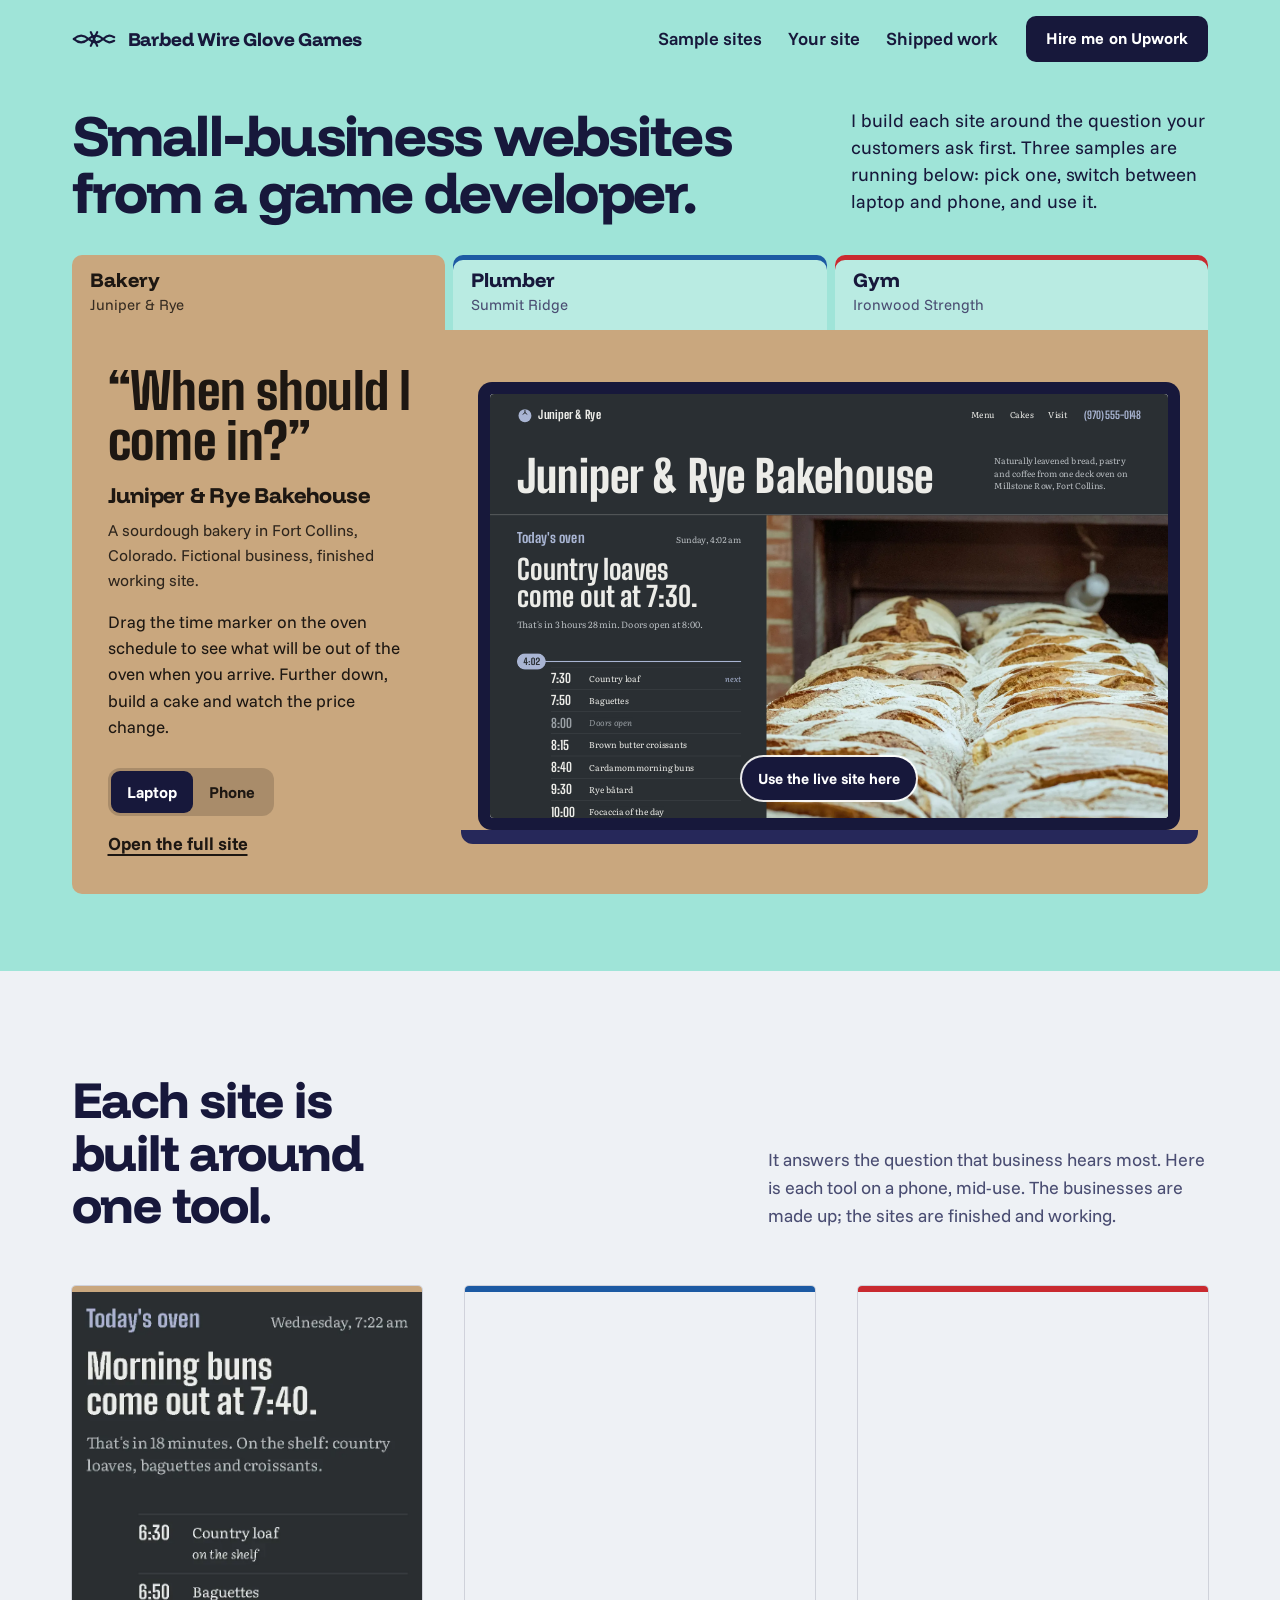
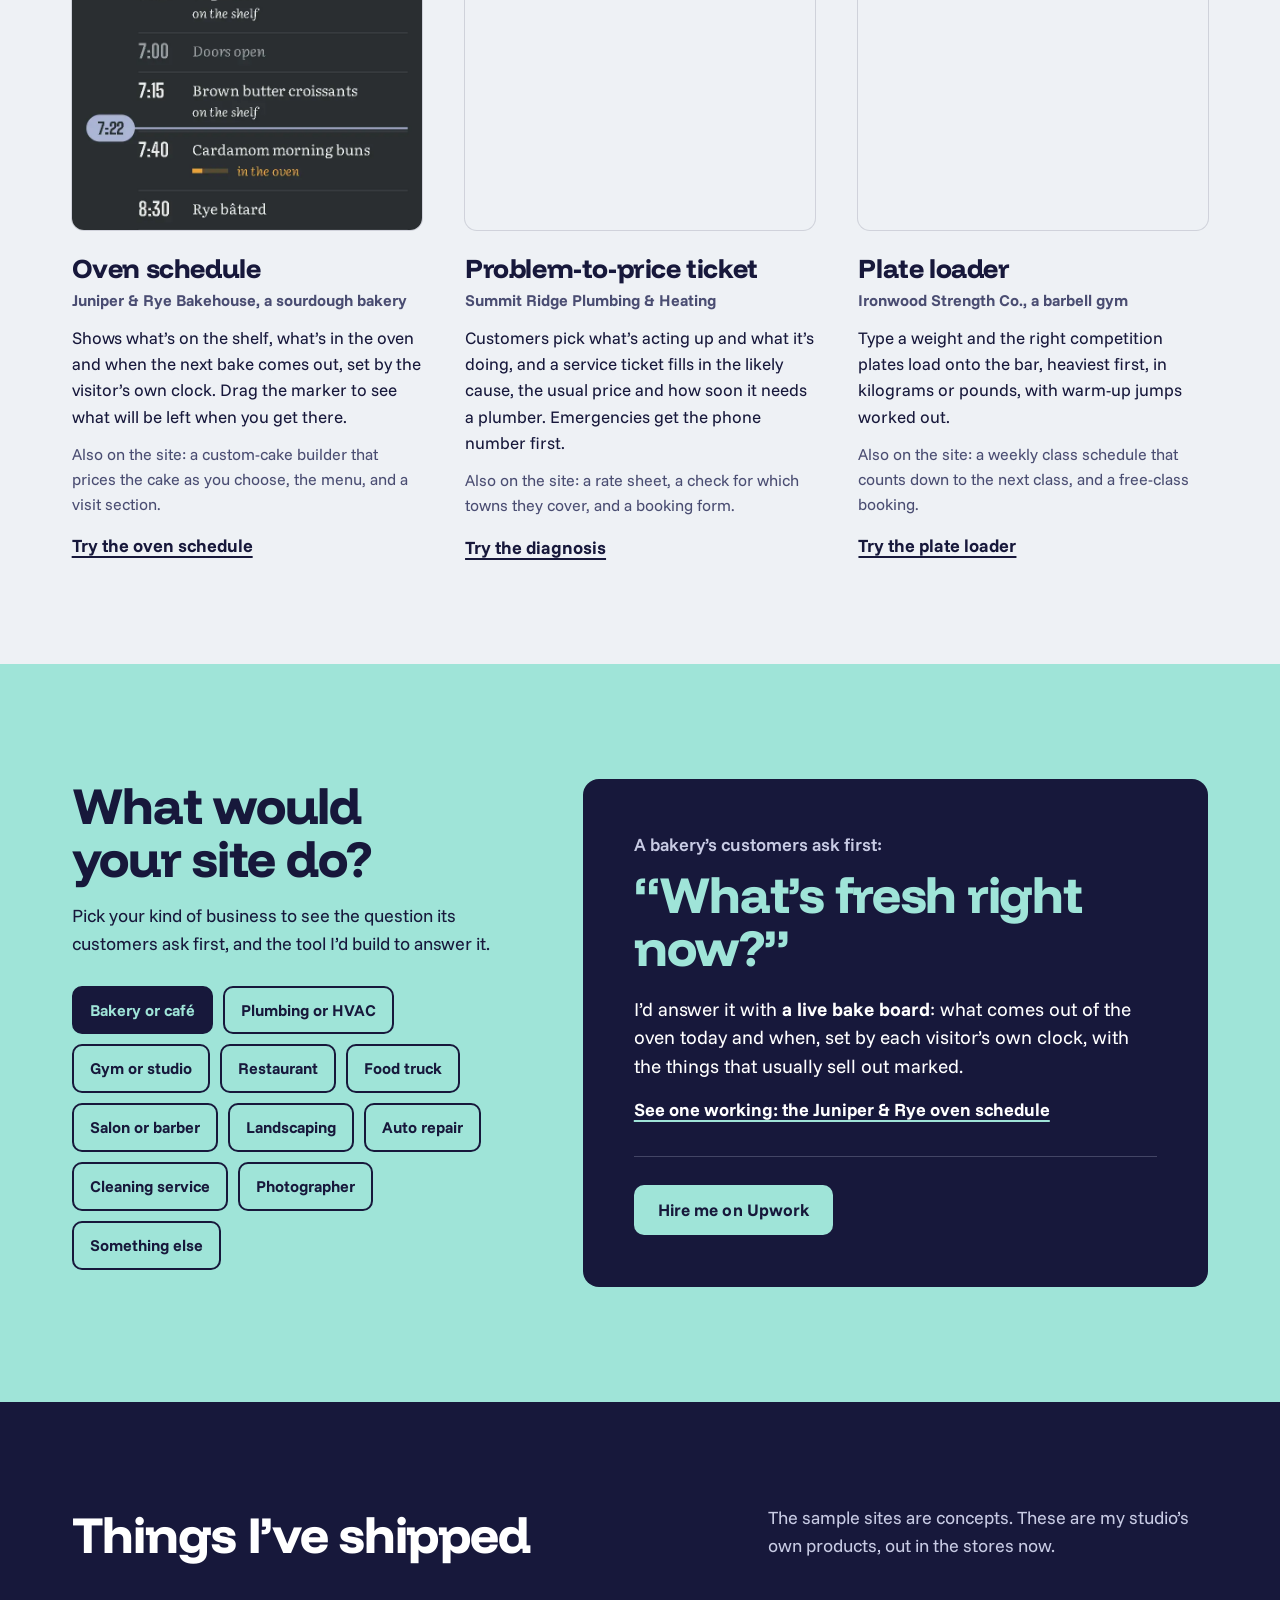
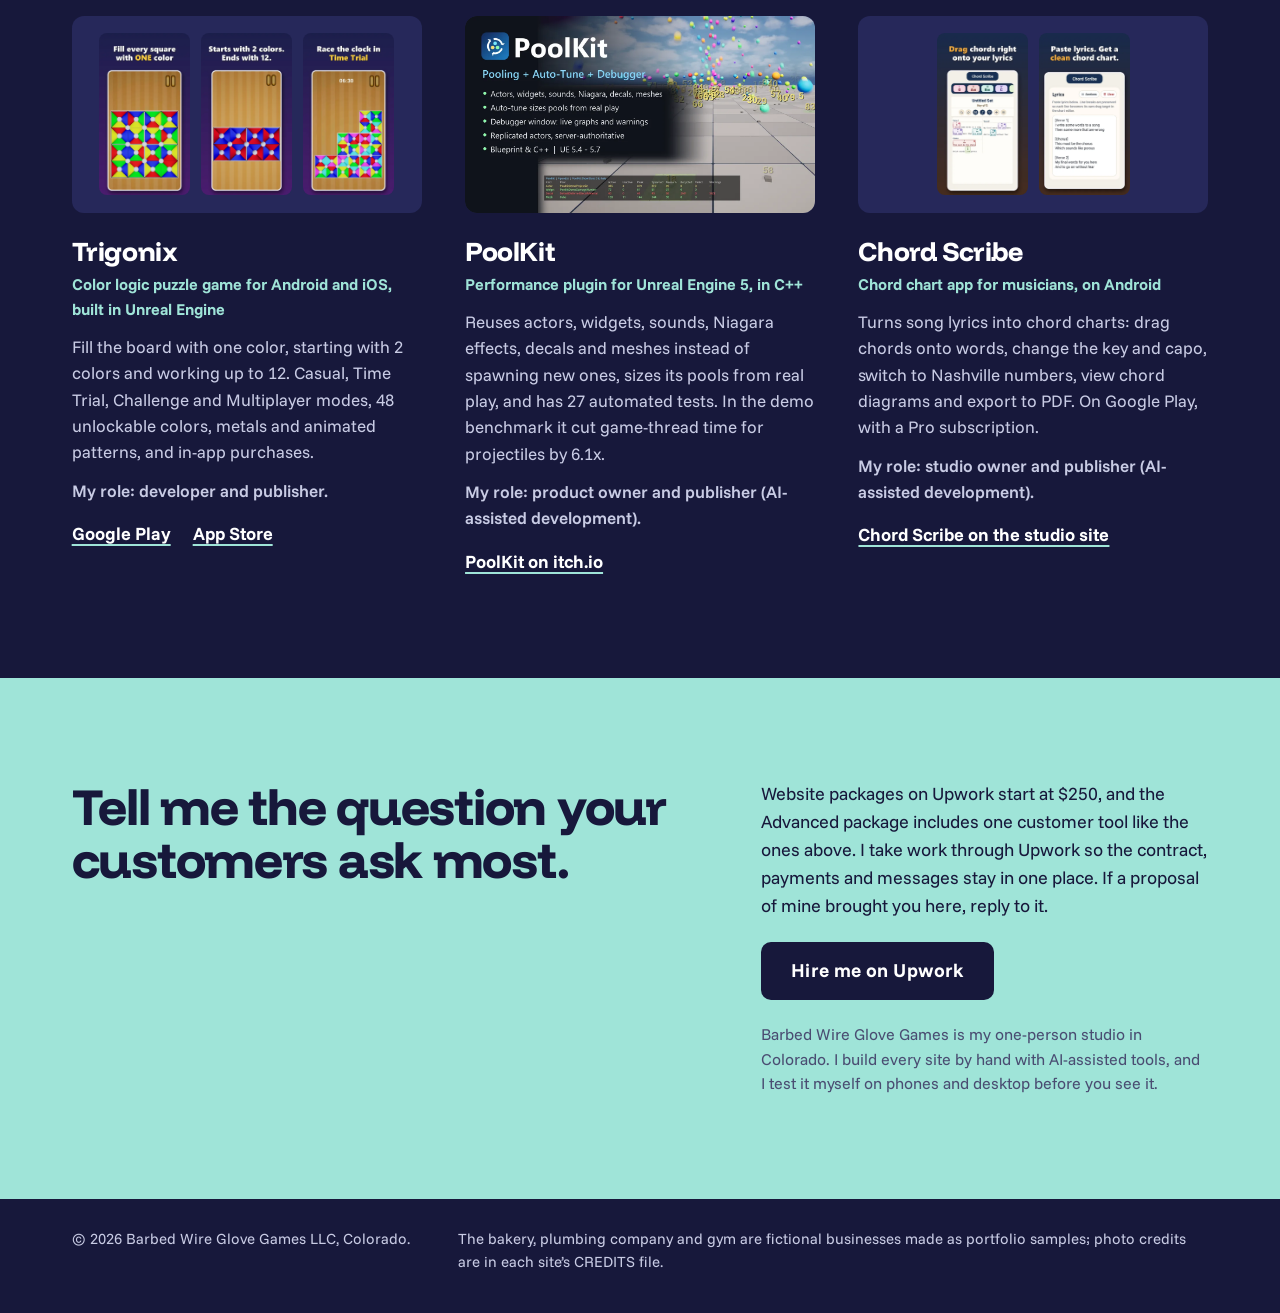
==== commit d8ea21dd: "Hub v4: live sample sites lead, sea-glass palette, Trigonix board removed - Hero is the headline plu" ====
--- a/index.html
+++ b/index.html
@@ -4,16 +4,16 @@
 <meta charset="utf-8">
 <meta name="viewport" content="width=device-width, initial-scale=1">
 <title>Websites for small businesses | Barbed Wire Glove Games LLC</title>
-<meta name="description" content="Small-business websites from a one-person game studio in Colorado. Play a Trigonix board, try three working sample sites, and see the game, app and plugin I've shipped.">
+<meta name="description" content="Small-business websites from a one-person studio in Colorado. Try three working sample sites right on the page, see the customer tool each one is built around, and the game, app and plugin I've shipped.">
 <meta property="og:type" content="website">
 <meta property="og:title" content="Websites for small businesses | Barbed Wire Glove Games LLC">
-<meta property="og:description" content="Small-business websites from a game developer. Play a Trigonix board, then try three working sample sites.">
+<meta property="og:description" content="Small-business websites from a game developer. Try three working sample sites, each built around one tool its customers use.">
 <meta property="og:url" content="https://ausomea.github.io/cvc-web-portfolio/">
 <meta property="og:image" content="https://ausomea.github.io/cvc-web-portfolio/hub-assets/og.jpg">
 <meta property="og:image:width" content="1200">
 <meta property="og:image:height" content="630">
 <meta name="twitter:card" content="summary_large_image">
-<meta name="theme-color" content="#FFCC3D">
+<meta name="theme-color" content="#9FE4D8">
 <link rel="icon" href="hub-assets/mark.svg" type="image/svg+xml">
 <link rel="stylesheet" href="hub.css">
 <script type="application/ld+json">
@@ -21,7 +21,7 @@
 </script>
 </head>
 <body>
-<a class="skip" href="#samples">Skip to the sample sites</a>
+<a class="skip" href="#viewer">Skip to the sample sites</a>
 
 <header class="top">
   <div class="wrap top__in">
@@ -36,180 +36,187 @@
       <span class="brand__name">Barbed Wire Glove Games</span>
     </a>
     <nav class="top__nav" aria-label="On this page">
-      <a href="#samples">Sample sites</a>
+      <a href="#tools">Sample sites</a>
+      <a href="#yours">Your site</a>
       <a href="#shipped">Shipped work</a>
-      <a href="#yours">Your site</a>
     </nav>
     <a class="btn btn--ink top__cta" href="https://www.upwork.com/freelancers/~01876c95155d01cd67">Hire me on Upwork</a>
   </div>
 </header>
 
 <main id="main">
-  <section class="intro" aria-labelledby="intro-title">
-   <div class="wrap intro__in">
-    <div class="intro__title">
+  <section class="intro" id="sites" aria-labelledby="intro-title">
+    <div class="wrap intro__head">
       <h1 id="intro-title">Small‑business websites from a game developer.</h1>
-      <p class="lead">I build each site around the question your customers ask first: when to come in, what the repair will cost, which plates go on the bar. The samples below answer it with a working tool.</p>
-    </div>
-
-    <div class="play" id="play" role="region" aria-labelledby="play-title">
-      <div class="play__head">
-        <h2 class="play__title" id="play-title">Make each square one color.</h2>
-        <p class="play__how">Tap a pin to turn the triangles around it.</p>
-      </div>
-      <div class="board" id="board">
-        <svg class="board__svg" viewBox="-8 -8 416 216" aria-hidden="true" focusable="false"></svg>
-        <div class="board__pins" role="group" aria-label="Pins on the board. Arrow keys move between pins, Enter turns one." aria-describedby="play-how-sr"></div>
-        <p class="sr-only" id="play-how-sr">Each pin turns the triangles around it a quarter turn clockwise. The board has two squares; the goal is to make each square a single color.</p>
-      </div>
-      <div class="play__bar">
-        <p class="play__status"><span class="play__level" id="play-level">Board 1 of 3</span> <span id="play-msg">Watch the first move.</span></p>
-        <p class="play__taps" id="play-taps">0 taps</p>
-        <div class="play__btns">
-          <button class="btn btn--line btn--sm" type="button" id="play-hint">Hint</button>
-          <button class="btn btn--line btn--sm" type="button" id="play-reset">Start over</button>
-          <button class="btn btn--ink btn--sm" type="button" id="play-next" hidden>Next board</button>
-        </div>
-      </div>
-      <p class="sr-only" id="play-live" aria-live="polite"></p>
-      <p class="play__credit">A pocket version of <strong>Trigonix</strong>, my color puzzle game. The full game is on <a href="https://play.google.com/store/apps/details?id=com.BWGGames.Trigonix">Google Play</a> and the <a href="https://apps.apple.com/app/id6757233558">App Store</a>.</p>
-    </div>
-
-    <div class="intro__more">
-      <p>Barbed Wire Glove Games is my one-person studio in Colorado. I build every site by hand with AI-assisted tools, and I test it myself on phones and desktop before you see it.</p>
-      <p class="intro__actions">
-        <a class="btn btn--ink" href="https://www.upwork.com/freelancers/~01876c95155d01cd67">Hire me on Upwork</a>
-        <a class="textlink" href="#samples">Try the sample sites</a>
-      </p>
-    </div>
-   </div>
-  </section>
-
-<section class="samples" id="samples" aria-labelledby="samples-title">
-  <div class="wrap samples__head">
-    <h2 id="samples-title">Three sample sites. Try them right here.</h2>
-    <p>Each one is built around the question its customers ask first, with a working tool that answers it. The businesses are made up; the sites are finished and working.</p>
-  </div>
-
-  <div class="wrap viewer" id="viewer">
-    <div class="viewer__tabs" role="tablist" aria-label="Sample sites">
-      <button class="tab" role="tab" type="button" id="tab-jr" data-site="jr" aria-controls="viewer-panel" aria-selected="true"><span class="tab__kind">Bakery</span> <span class="tab__name">Juniper &amp; Rye</span></button>
-      <button class="tab" role="tab" type="button" id="tab-sr" data-site="sr" aria-controls="viewer-panel" aria-selected="false" tabindex="-1"><span class="tab__kind">Plumber</span> <span class="tab__name">Summit Ridge</span></button>
-      <button class="tab" role="tab" type="button" id="tab-iw" data-site="iw" aria-controls="viewer-panel" aria-selected="false" tabindex="-1"><span class="tab__kind">Gym</span> <span class="tab__name">Ironwood<span class="tab__more"> Strength</span></span></button>
-    </div>
-
-    <div class="viewer__panel" id="viewer-panel" role="tabpanel" aria-labelledby="tab-jr" data-site="jr">
-      <div class="viewer__info">
+      <p class="lead">I build each site around the question your customers ask first. Three samples are running below: pick one, switch between laptop and phone, and use it.</p>
+    </div>
+
+    <div class="wrap viewer" id="viewer">
+      <div class="viewer__tabs" role="tablist" aria-label="Sample sites">
+        <button class="tab" role="tab" type="button" id="tab-jr" data-site="jr" aria-controls="viewer-panel" aria-selected="true"><span class="tab__kind">Bakery</span> <span class="tab__name">Juniper &amp; Rye</span></button>
+        <button class="tab" role="tab" type="button" id="tab-sr" data-site="sr" aria-controls="viewer-panel" aria-selected="false" tabindex="-1"><span class="tab__kind">Plumber</span> <span class="tab__name">Summit Ridge</span></button>
+        <button class="tab" role="tab" type="button" id="tab-iw" data-site="iw" aria-controls="viewer-panel" aria-selected="false" tabindex="-1"><span class="tab__kind">Gym</span> <span class="tab__name">Ironwood<span class="tab__more"> Strength</span></span></button>
+      </div>
+
+      <div class="viewer__panel" id="viewer-panel" role="tabpanel" aria-labelledby="tab-jr" data-site="jr">
         <p class="viewer__q" id="viewer-q">“When should I come in?”</p>
-        <h3 class="viewer__name" id="viewer-name">Juniper &amp; Rye Bakehouse</h3>
-        <p class="viewer__about" id="viewer-about">A sourdough bakery in Fort Collins, Colorado. Fictional business, finished working site.</p>
-      </div>
-      <div class="viewer__more">
-        <p class="viewer__try" id="viewer-try">Drag the time marker on the oven schedule to see what will be out of the oven when you arrive. Further down, build a cake and watch the price change.</p>
-        <div class="viewer__controls">
-          <div class="seg" role="group" aria-label="Screen size">
-            <button type="button" data-mode="laptop" aria-pressed="true">Laptop</button>
-            <button type="button" data-mode="phone" aria-pressed="false">Phone</button>
-          </div>
-          <a class="textlink" id="viewer-open" href="juniper-rye-bakehouse/index.html">Open the full site</a>
-        </div>
-      </div>
-
-      <div class="stage" id="stage" data-mode="laptop">
-        <div class="device" id="device">
-          <div class="device__screen" id="screen">
-            <img class="device__poster" id="poster" src="hub-assets/juniper-rye-bakehouse-desktop.webp" width="1440" height="900" loading="lazy" decoding="async" alt="The Juniper &amp; Rye Bakehouse home page: the shop sign over a steel-grey panel listing today’s bakes by the time they come out of the oven.">
-            <button class="device__use" type="button" id="use-live"><span>Use the live site here</span></button>
-          </div>
-        </div>
-      </div>
-    </div>
-    <noscript><p class="viewer__noscript">Open the sites directly: <a href="juniper-rye-bakehouse/index.html">Juniper &amp; Rye Bakehouse</a>, <a href="summit-ridge-plumbing/index.html">Summit Ridge Plumbing &amp; Heating</a>, <a href="ironwood-strength/index.html">Ironwood Strength Co.</a></p></noscript>
-  </div>
-</section>
-
-<section class="shipped" id="shipped" aria-labelledby="shipped-title">
-  <div class="wrap">
-    <div class="shipped__head">
-      <h2 id="shipped-title">Things I’ve shipped</h2>
-      <p>The sample sites are concepts. These are my studio’s own products, out in the stores now.</p>
-    </div>
-
-    <article class="work work--trigonix" aria-labelledby="w-trigonix">
-      <div class="work__phones">
-        <img src="hub-assets/trigonix-one-color.webp" width="420" height="747" loading="lazy" decoding="async" alt="Trigonix store screenshot: a four-color board of triangles with white pins, captioned “Fill every square with one color”.">
-        <img src="hub-assets/trigonix-two-colors.webp" width="420" height="747" loading="lazy" decoding="async" alt="Trigonix store screenshot: a red and blue board, captioned “Starts with 2 colors. Ends with 12.”">
-        <img src="hub-assets/trigonix-time-trial.webp" width="420" height="747" loading="lazy" decoding="async" alt="Trigonix store screenshot: a stepped six-color board with a countdown timer, captioned “Race the clock in Time Trial”.">
-      </div>
-      <div class="work__text">
-        <h3 id="w-trigonix">Trigonix</h3>
-        <p class="work__kind">Color logic puzzle game for Android and iOS, built in Unreal Engine</p>
-        <p>I designed and built it, and I publish it. Players fill the board with one color, starting with 2 colors and working up to 12. It has Casual, Time Trial, Challenge and Multiplayer modes, 48 unlockable colors, metals and animated patterns, and in-app purchases.</p>
-        <p class="work__role">My role: developer and publisher.</p>
-        <p class="work__links">
-          <a class="btn btn--sun" href="https://play.google.com/store/apps/details?id=com.BWGGames.Trigonix">Trigonix on Google Play</a>
-          <a class="btn btn--line-light" href="https://apps.apple.com/app/id6757233558">On the App Store</a>
-        </p>
-      </div>
-    </article>
-
-    <div class="work-pair">
-      <article class="work work--poolkit" aria-labelledby="w-poolkit">
-        <img class="work__shot" src="hub-assets/poolkit.webp" width="1200" height="675" loading="lazy" decoding="async" alt="PoolKit cover: hundreds of pooled projectiles flying over a test level, with its feature list and a live pool table in the corner.">
-        <div class="work__text">
+        <div class="viewer__info">
+          <h2 class="viewer__name" id="viewer-name">Juniper &amp; Rye Bakehouse</h2>
+          <p class="viewer__about" id="viewer-about">A sourdough bakery in Fort Collins, Colorado. Fictional business, finished working site.</p>
+        </div>
+        <div class="viewer__more">
+          <p class="viewer__try" id="viewer-try">Drag the time marker on the oven schedule to see what will be out of the oven when you arrive. Further down, build a cake and watch the price change.</p>
+          <div class="viewer__controls">
+            <div class="seg" role="group" aria-label="Screen size">
+              <button type="button" data-mode="laptop" aria-pressed="true">Laptop</button>
+              <button type="button" data-mode="phone" aria-pressed="false">Phone</button>
+            </div>
+            <a class="textlink" id="viewer-open" href="juniper-rye-bakehouse/index.html">Open the full site</a>
+          </div>
+        </div>
+
+        <div class="stage" id="stage" data-mode="laptop">
+          <div class="device" id="device">
+            <div class="device__screen" id="screen">
+              <picture>
+                <source id="poster-phone" media="(max-width: 759px)" srcset="hub-assets/juniper-rye-bakehouse-phone.webp" width="390" height="844">
+                <img class="device__poster" id="poster" src="hub-assets/juniper-rye-bakehouse-desktop.webp" width="1440" height="900" fetchpriority="high" decoding="async" alt="The Juniper &amp; Rye Bakehouse home page: the shop sign over a steel-grey panel listing today’s bakes by the time they come out of the oven.">
+              </picture>
+              <button class="device__use" type="button" id="use-live"><span>Use the live site here</span></button>
+            </div>
+          </div>
+        </div>
+      </div>
+      <noscript><p class="viewer__noscript">Open the sites directly: <a href="juniper-rye-bakehouse/index.html">Juniper &amp; Rye Bakehouse</a>, <a href="summit-ridge-plumbing/index.html">Summit Ridge Plumbing &amp; Heating</a>, <a href="ironwood-strength/index.html">Ironwood Strength Co.</a></p></noscript>
+    </div>
+  </section>
+
+  <section class="tools" id="tools" aria-labelledby="tools-title">
+    <div class="wrap">
+      <div class="tools__head">
+        <h2 id="tools-title">Each site is built around one tool.</h2>
+        <p>It answers the question that business hears most. Here is each tool on a phone, mid-use. The businesses are made up; the sites are finished and working.</p>
+      </div>
+
+      <div class="tools__list">
+        <article class="tool" data-site="jr" aria-labelledby="t-jr">
+          <img class="tool__shot" src="hub-assets/tool-juniper-rye-oven.webp" width="780" height="1200" loading="lazy" decoding="async" alt="The Juniper &amp; Rye oven schedule on a phone at 7:22 on a Wednesday: “Morning buns come out at 7:40”, with country loaves, baguettes and croissants on the shelf and a time marker between 7:15 and 7:40.">
+          <h3 id="t-jr">Oven schedule</h3>
+          <p class="tool__site">Juniper &amp; Rye Bakehouse, a sourdough bakery</p>
+          <p>Shows what’s on the shelf, what’s in the oven and when the next bake comes out, set by the visitor’s own clock. Drag the marker to see what will be left when you get there.</p>
+          <p class="tool__also">Also on the site: a custom-cake builder that prices the cake as you choose, the menu, and a visit section.</p>
+          <a class="textlink" href="juniper-rye-bakehouse/index.html#oven">Try the oven schedule</a>
+        </article>
+
+        <article class="tool" data-site="sr" aria-labelledby="t-sr">
+          <img class="tool__shot" src="hub-assets/tool-summit-ridge-ticket.webp" width="780" height="1200" loading="lazy" decoding="async" alt="The Summit Ridge service ticket on a phone for a water heater with no hot water: the likely cause, a usual cost of $150 to $450, “today or tomorrow” for how soon, and what to check before the plumber arrives.">
+          <h3 id="t-sr">Problem-to-price ticket</h3>
+          <p class="tool__site">Summit Ridge Plumbing &amp; Heating</p>
+          <p>Customers pick what’s acting up and what it’s doing, and a service ticket fills in the likely cause, the usual price and how soon it needs a plumber. Emergencies get the phone number first.</p>
+          <p class="tool__also">Also on the site: a rate sheet, a check for which towns they cover, and a booking form.</p>
+          <a class="textlink" href="summit-ridge-plumbing/index.html#diagnose">Try the diagnosis</a>
+        </article>
+
+        <article class="tool" data-site="iw" aria-labelledby="t-iw">
+          <img class="tool__shot" src="hub-assets/tool-ironwood-loader.webp" width="780" height="1200" loading="lazy" decoding="async" alt="The Ironwood plate loader on a phone set to 142.5 kg: two red 25 kg plates, then smaller plates and a collar on the end of the bar.">
+          <h3 id="t-iw">Plate loader</h3>
+          <p class="tool__site">Ironwood Strength Co., a barbell gym</p>
+          <p>Type a weight and the right competition plates load onto the bar, heaviest first, in kilograms or pounds, with warm-up jumps worked out.</p>
+          <p class="tool__also">Also on the site: a weekly class schedule that counts down to the next class, and a free-class booking.</p>
+          <a class="textlink" href="ironwood-strength/index.html#loader">Try the plate loader</a>
+        </article>
+      </div>
+    </div>
+  </section>
+
+  <section class="yours" id="yours" aria-labelledby="yours-title">
+    <div class="wrap yours__in">
+      <div class="yours__pick">
+        <h2 id="yours-title">What would your site do?</h2>
+        <p>Pick your kind of business to see the question its customers ask first, and the tool I’d build to answer it.</p>
+        <div class="picks" id="picks" role="radiogroup" aria-label="Your kind of business"></div>
+      </div>
+
+      <div class="answer" id="answer">
+        <div class="answer__swap" id="answer-swap" aria-live="polite">
+          <p class="answer__who" id="answer-who">A bakery’s customers ask first:</p>
+          <p class="answer__q" id="answer-q">“What’s fresh right now?”</p>
+          <p class="answer__tool" id="answer-tool">I’d answer it with <strong>a live bake board</strong>: what comes out of the oven today and when, set by each visitor’s own clock, with the things that usually sell out marked.</p>
+          <p class="answer__sample" id="answer-sample"><a class="textlink textlink--light" href="#viewer" data-site="jr">See one working: the Juniper &amp; Rye oven schedule</a></p>
+        </div>
+        <div class="answer__hire">
+          <a class="btn btn--glass" href="https://www.upwork.com/freelancers/~01876c95155d01cd67">Hire me on Upwork</a>
+        </div>
+      </div>
+    </div>
+  </section>
+
+  <section class="shipped" id="shipped" aria-labelledby="shipped-title">
+    <div class="wrap">
+      <div class="shipped__head">
+        <h2 id="shipped-title">Things I’ve shipped</h2>
+        <p>The sample sites are concepts. These are my studio’s own products, out in the stores now.</p>
+      </div>
+
+      <div class="works">
+        <article class="work" aria-labelledby="w-trigonix">
+          <div class="work__tray work__tray--three">
+            <img src="hub-assets/trigonix-one-color.webp" width="420" height="747" loading="lazy" decoding="async" alt="Trigonix store screenshot: a four-color board of triangles with white pins, captioned “Fill every square with one color”.">
+            <img src="hub-assets/trigonix-two-colors.webp" width="420" height="747" loading="lazy" decoding="async" alt="Trigonix store screenshot: a red and blue board, captioned “Starts with 2 colors. Ends with 12.”">
+            <img src="hub-assets/trigonix-time-trial.webp" width="420" height="747" loading="lazy" decoding="async" alt="Trigonix store screenshot: a stepped six-color board with a countdown timer, captioned “Race the clock in Time Trial”.">
+          </div>
+          <h3 id="w-trigonix">Trigonix</h3>
+          <p class="work__kind">Color logic puzzle game for Android and iOS, built in Unreal Engine</p>
+          <p>Fill the board with one color, starting with 2 colors and working up to 12. Casual, Time Trial, Challenge and Multiplayer modes, 48 unlockable colors, metals and animated patterns, and in-app purchases.</p>
+          <p class="work__role">My role: developer and publisher.</p>
+          <p class="work__links">
+            <a class="textlink textlink--light" href="https://play.google.com/store/apps/details?id=com.BWGGames.Trigonix">Google Play</a>
+            <a class="textlink textlink--light" href="https://apps.apple.com/app/id6757233558">App Store</a>
+          </p>
+        </article>
+
+        <article class="work" aria-labelledby="w-poolkit">
+          <div class="work__tray work__tray--cover">
+            <img class="work__cover" src="hub-assets/poolkit.webp" width="1200" height="675" loading="lazy" decoding="async" alt="PoolKit cover: hundreds of pooled projectiles flying over a test level, with its feature list and a live pool table in the corner.">
+          </div>
           <h3 id="w-poolkit">PoolKit</h3>
           <p class="work__kind">Performance plugin for Unreal Engine 5, in C++</p>
-          <p>A plugin for Unreal Engine 5.4 to 5.7 that reuses actors, widgets, sounds, Niagara effects, decals and meshes instead of spawning new ones. It works with no setup, sizes its pools automatically from real play, shows live graphs in a debugger window, supports multiplayer and has 27 automated tests. In the demo benchmark it cut game-thread time for projectiles by 6.1x.</p>
+          <p>Reuses actors, widgets, sounds, Niagara effects, decals and meshes instead of spawning new ones, sizes its pools from real play, and has 27 automated tests. In the demo benchmark it cut game-thread time for projectiles by 6.1x.</p>
           <p class="work__role">My role: product owner and publisher (AI-assisted development).</p>
           <p class="work__links"><a class="textlink textlink--light" href="https://barbed-wire-glove-games.itch.io/poolkit">PoolKit on itch.io</a></p>
-        </div>
-      </article>
-
-      <article class="work work--chord" aria-labelledby="w-chord">
-        <div class="work__phones work__phones--two">
-          <img src="hub-assets/chord-scribe-drag.webp" width="420" height="747" loading="lazy" decoding="async" alt="Chord Scribe screenshot: chord buttons in the key of G above a chart where chords sit on the words of a song.">
-          <img src="hub-assets/chord-scribe-lyrics.webp" width="420" height="747" loading="lazy" decoding="async" alt="Chord Scribe screenshot: pasted lyrics split into verse and chorus sections, ready for chords.">
-        </div>
-        <div class="work__text">
+        </article>
+
+        <article class="work" aria-labelledby="w-chord">
+          <div class="work__tray work__tray--two">
+            <img src="hub-assets/chord-scribe-drag.webp" width="420" height="747" loading="lazy" decoding="async" alt="Chord Scribe screenshot: chord buttons in the key of G above a chart where chords sit on the words of a song.">
+            <img src="hub-assets/chord-scribe-lyrics.webp" width="420" height="747" loading="lazy" decoding="async" alt="Chord Scribe screenshot: pasted lyrics split into verse and chorus sections, ready for chords.">
+          </div>
           <h3 id="w-chord">Chord Scribe</h3>
           <p class="work__kind">Chord chart app for musicians, on Android</p>
-          <p>Turns song lyrics into clean chord charts. Musicians drag chords onto words, change the key and capo, switch to Nashville numbers, view chord diagrams, add custom chords and section labels, and export to PDF. Published on Google Play by my studio, with a Pro subscription.</p>
+          <p>Turns song lyrics into chord charts: drag chords onto words, change the key and capo, switch to Nashville numbers, view chord diagrams and export to PDF. On Google Play, with a Pro subscription.</p>
           <p class="work__role">My role: studio owner and publisher (AI-assisted development).</p>
           <p class="work__links"><a class="textlink textlink--light" href="https://www.barbedwireglovegames.games/chord-scribe">Chord Scribe on the studio site</a></p>
-        </div>
-      </article>
-    </div>
-  </div>
-</section>
-
-<section class="yours" id="yours" aria-labelledby="yours-title">
-  <div class="wrap yours__in">
-    <div class="yours__pick">
-      <h2 id="yours-title">What would your site do?</h2>
-      <p>Pick your kind of business to see the question its customers ask first, and the tool I’d build to answer it.</p>
-      <div class="picks" id="picks" role="radiogroup" aria-label="Your kind of business"></div>
-    </div>
-
-    <div class="answer" id="answer">
-      <div class="answer__swap" id="answer-swap" aria-live="polite">
-        <p class="answer__who" id="answer-who">A bakery’s customers ask first:</p>
-        <p class="answer__q" id="answer-q">“What’s fresh right now?”</p>
-        <p class="answer__tool" id="answer-tool">I’d answer it with <strong>a live bake board</strong>: what comes out of the oven today and when, set by each visitor’s own clock, with the things that usually sell out marked.</p>
-        <p class="answer__sample" id="answer-sample"><a class="textlink textlink--light" href="#samples" data-site="jr">See one working: the Juniper &amp; Rye oven schedule</a></p>
-      </div>
-      <div class="answer__hire">
-        <a class="btn btn--sun btn--lg" href="https://www.upwork.com/freelancers/~01876c95155d01cd67">Hire me on Upwork</a>
-        <p>Website packages on Upwork start at $250, and the Advanced package includes one customer tool like this. I take work through Upwork so the contract, payments and messages stay in one place. If a proposal of mine brought you here, reply to it and tell me the question your customers ask you most.</p>
-      </div>
-    </div>
-  </div>
-</section>
+        </article>
+      </div>
+    </div>
+  </section>
+
+  <section class="hire" id="hire" aria-labelledby="hire-title">
+    <div class="wrap hire__in">
+      <h2 id="hire-title">Tell me the question your customers ask most.</h2>
+      <div class="hire__body">
+        <p>Website packages on Upwork start at $250, and the Advanced package includes one customer tool like the ones above. I take work through Upwork so the contract, payments and messages stay in one place. If a proposal of mine brought you here, reply to it.</p>
+        <a class="btn btn--ink btn--lg" href="https://www.upwork.com/freelancers/~01876c95155d01cd67">Hire me on Upwork</a>
+        <p class="hire__studio">Barbed Wire Glove Games is my one-person studio in Colorado. I build every site by hand with AI-assisted tools, and I test it myself on phones and desktop before you see it.</p>
+      </div>
+    </div>
+  </section>
 </main>
 
 <footer class="foot">
   <div class="wrap foot__in">
     <p>© 2026 Barbed Wire Glove Games LLC, Colorado.</p>
-    <p>The bakery, plumbing company and gym are fictional businesses made as portfolio samples; photo credits are in each site’s CREDITS file. The board at the top is a small web version of Trigonix.</p>
+    <p>The bakery, plumbing company and gym are fictional businesses made as portfolio samples; photo credits are in each site’s CREDITS file.</p>
   </div>
 </footer>
 
--- a/hub.css
+++ b/hub.css
@@ -1,4 +1,4 @@
-/* Barbed Wire Glove Games: portfolio hub v3. Plan and rationale: hub-assets/DESIGN.md */
+/* Barbed Wire Glove Games: portfolio hub v4. Plan and rationale: hub-assets/DESIGN.md */
 
 @font-face {
   font-family: "Funnel Display";
@@ -35,12 +35,12 @@
 }
 
 :root {
-  --sun: #FFCC3D;        /* the Trigonix logo yellow: hero, picker, primary buttons on dark */
-  --ink: #17183B;        /* night indigo from the Trigonix store art: text, plates, dark sections */
-  --ink-2: #26285A;      /* raised ink: device bezels, answer panel edges */
-  --ink-soft: #4A4D72;   /* secondary text on light grounds (7:1 on paper, 5.4:1 on sun) */
-  --paper: #EDEFF5;      /* cool paper for the sample-site section */
-  --mist: #C8CBE4;       /* secondary text on ink (10:1) */
+  --glass: #9FE4D8;      /* sea glass: hero, picker and hire grounds; the accent on ink */
+  --ink: #17183B;        /* night ink: text, the Hire button, device bezels, dark sections */
+  --ink-2: #26285A;      /* raised ink: laptop lip, image trays */
+  --ink-soft: #4A4D72;   /* secondary text on paper (7.1:1) and on sea glass (5.6:1) */
+  --paper: #EEF1F5;      /* the tools section */
+  --mist: #C8CBE4;       /* secondary text on ink (10.7:1) */
   --white: #FFFFFF;
 
   --display: "Funnel Display", "Funnel Sans", system-ui, -apple-system, "Segoe UI", sans-serif;
@@ -64,15 +64,12 @@
 img { display: block; max-width: 100%; height: auto; }
 a { color: inherit; }
 h1, h2, h3 { font-family: var(--display); margin: 0; font-weight: 800; }
+h2 { text-wrap: balance; }
 p { margin: 0; }
 button { font: inherit; color: inherit; }
 
 .wrap { width: 100%; max-width: calc(var(--wrap) + 2 * var(--gutter)); margin: 0 auto; padding: 0 var(--gutter); }
 
-.sr-only {
-  position: absolute; width: 1px; height: 1px; padding: 0; margin: -1px;
-  overflow: hidden; clip: rect(0 0 0 0); white-space: nowrap; border: 0;
-}
 .skip {
   position: absolute; left: 12px; top: -60px; z-index: 20;
   background: var(--ink); color: var(--white); padding: 10px 14px; border-radius: 8px; text-decoration: none;
@@ -80,7 +77,7 @@
 .skip:focus { top: 12px; }
 
 :focus-visible { outline: 3px solid var(--ink); outline-offset: 3px; }
-.shipped :focus-visible, .answer :focus-visible, .foot :focus-visible, .stage :focus-visible { outline-color: var(--sun); }
+.shipped :focus-visible, .answer :focus-visible, .foot :focus-visible, .stage :focus-visible { outline-color: var(--glass); }
 
 /* ---------- buttons and links ---------- */
 .btn {
@@ -93,25 +90,19 @@
 }
 .btn--ink { background: var(--ink); color: var(--white); }
 .btn--ink:hover { background: #2C2E6B; }
-.btn--sun { background: var(--sun); color: var(--ink); }
-.btn--sun:hover { background: #FFD966; }
-.btn--line { border-color: var(--ink); color: var(--ink); background: transparent; }
-.btn--line:hover { background: rgba(23, 24, 59, .08); }
-.btn--line-light { border-color: rgba(255,255,255,.7); color: var(--white); background: transparent; }
-.btn--line-light:hover { border-color: var(--white); background: rgba(255,255,255,.08); }
-.btn[hidden] { display: none; }
-.btn--sm { min-height: 42px; padding: 8px 14px; font-size: 16px; }
+.btn--glass { background: var(--glass); color: var(--ink); }
+.btn--glass:hover { background: #BDEDE4; }
 .btn--lg { min-height: 58px; padding: 14px 28px; font-size: 19px; }
 
 .textlink {
   font-weight: 700; text-decoration: underline; text-decoration-thickness: 2px; text-underline-offset: 4px;
 }
 .textlink:hover { text-decoration-thickness: 3px; }
-.textlink--light { color: var(--white); text-decoration-color: var(--sun); }
+.textlink--light { color: var(--white); text-decoration-color: var(--glass); }
 
 /* ---------- header ---------- */
-.top { background: var(--sun); }
-.top__in { display: flex; align-items: center; gap: 28px; padding-top: 18px; padding-bottom: 18px; }
+.top { background: var(--glass); }
+.top__in { display: flex; align-items: center; gap: 28px; padding-top: 16px; padding-bottom: 16px; }
 .brand { display: inline-flex; align-items: center; gap: 12px; text-decoration: none; margin-right: auto; }
 .brand__mark { flex: none; }
 .brand__name { font: 800 19px/1.1 var(--display); letter-spacing: -0.01em; }
@@ -120,137 +111,50 @@
 .top__nav a:hover { text-decoration: underline; text-decoration-thickness: 2px; text-underline-offset: 5px; }
 .top__cta { min-height: 46px; padding: 10px 18px; font-size: 16px; }
 
-/* ---------- hero: headline + the playable board ---------- */
-.intro { background: var(--sun); padding: clamp(20px, 4vw, 56px) 0 clamp(48px, 6vw, 88px); }
-.intro__in {
-  display: grid;
-  grid-template-columns: minmax(0, 11fr) minmax(0, 13fr);
-  grid-template-areas: "title play" "more play";
-  grid-template-rows: auto 1fr;
-  column-gap: clamp(32px, 5vw, 80px);
-  row-gap: 28px;
-  align-items: start;
-}
-.intro__title { grid-area: title; padding-top: 8px; }
-.intro__more { grid-area: more; }
-.play { grid-area: play; }
-
+/* ---------- hero: headline + the live sample sites ---------- */
+.intro { background: var(--glass); padding: clamp(12px, 2.2vw, 32px) 0 clamp(48px, 6vw, 88px); }
+.intro__head {
+  display: grid; grid-template-columns: minmax(0, 8fr) minmax(0, 4fr);
+  column-gap: clamp(32px, 5vw, 80px); align-items: end;
+  margin-bottom: clamp(24px, 2.8vw, 40px);
+}
 h1 {
-  font-size: clamp(44px, 4.7vw, 70px);
+  font-size: clamp(40px, 4.5vw, 66px);
   line-height: 0.98;
   letter-spacing: -0.03em;
-  max-width: 9.2em;
+  max-width: 12.4em;
   text-wrap: balance;
 }
-.lead { margin-top: 26px; font-size: clamp(19px, 1.6vw, 22px); line-height: 1.45; max-width: 30em; }
-.intro__more p { max-width: 34em; color: var(--ink); }
-.intro__more p + p { margin-top: 22px; }
-.intro__actions { display: flex; flex-wrap: wrap; align-items: center; gap: 14px 26px; }
-
-.play__head { display: flex; flex-wrap: wrap; align-items: baseline; justify-content: space-between; gap: 4px 20px; margin-bottom: 14px; }
-.play__title { font-size: clamp(24px, 2.2vw, 30px); letter-spacing: -0.015em; line-height: 1.1; }
-.play__how { font-size: 17px; }
-
-.board {
-  position: relative;
-  container-type: inline-size;
-  user-select: none; -webkit-user-select: none;
-  touch-action: manipulation;
-}
-.board__svg { display: block; width: 100%; height: auto; overflow: visible; }
-.board__plate { fill: var(--ink); }
-.board__tris polygon { stroke: var(--ink); stroke-width: 1.6; stroke-linejoin: round; }
-.board__divide { stroke: var(--ink); stroke-width: 5; }
-.board__block { fill: none; stroke: transparent; stroke-width: 4; transition: stroke .25s ease; }
-.board__block.is-done { stroke: var(--white); }
-.board__shade polygon { pointer-events: none; }
-
-.board__pins { position: absolute; inset: 0; }
-.pin {
-  position: absolute;
-  width: max(44px, 11cqw); height: max(44px, 11cqw);
-  margin: 0; padding: 0; border: 0; background: transparent; border-radius: 50%;
-  transform: translate(-50%, -50%);
-  cursor: pointer;
-  -webkit-tap-highlight-color: transparent;
-}
-.pin::before {
-  content: ""; position: absolute; left: 50%; top: 50%;
-  width: 5.4cqw; height: 5.4cqw; min-width: 18px; min-height: 18px;
-  border-radius: 50%;
-  background: var(--white);
-  box-shadow: 0 0 0 2px var(--ink), inset 0 -2px 0 rgba(23, 24, 59, .18);
-  transform: translate(-50%, -50%);
-  transition: transform .15s ease;
-}
-.pin:hover::before { transform: translate(-50%, -50%) scale(1.18); }
-.pin:active::before { transform: translate(-50%, -50%) scale(.92); }
-.pin:focus-visible { outline: none; }
-.pin:focus-visible::before { box-shadow: 0 0 0 2px var(--ink), 0 0 0 6px var(--sun), 0 0 0 8px var(--ink); }
-.pin::after {
-  content: ""; position: absolute; left: 50%; top: 50%;
-  width: 9cqw; height: 9cqw; min-width: 32px; min-height: 32px;
-  border-radius: 50%; border: 4px solid var(--white);
-  box-shadow: 0 0 0 2px var(--ink), inset 0 0 0 2px var(--ink);
-  transform: translate(-50%, -50%) scale(.6); opacity: 0; pointer-events: none;
-}
-.pin.is-hint::after { animation: hint 1.1s ease-out 3 forwards; }
-@keyframes hint {
-  0% { transform: translate(-50%, -50%) scale(.6); opacity: 1; }
-  70% { transform: translate(-50%, -50%) scale(1.25); opacity: 0; }
-  100% { transform: translate(-50%, -50%) scale(1); opacity: 1; }
-}
-.board.is-busy .pin { cursor: default; }
-.board.is-solved .board__svg { animation: solved .5s ease-out; }
-@keyframes solved {
-  0% { transform: scale(1); }
-  35% { transform: scale(1.025); }
-  100% { transform: scale(1); }
-}
-
-.play__bar {
-  display: grid; grid-template-columns: 1fr auto; grid-template-areas: "status taps" "btns btns";
-  gap: 10px 16px; align-items: center; margin-top: 16px;
-}
-.play__status { grid-area: status; font-weight: 600; min-height: 1.55em; }
-.play__level { font-weight: 800; margin-right: 6px; }
-.play__taps { grid-area: taps; font-variant-numeric: tabular-nums; color: var(--ink-soft); font-weight: 600; }
-.play__btns { grid-area: btns; display: flex; flex-wrap: wrap; gap: 10px; }
-.play__credit { margin-top: 18px; font-size: 16px; max-width: 42em; }
-.play__credit a { font-weight: 700; text-decoration-thickness: 2px; text-underline-offset: 3px; }
-
-/* ---------- sample sites: live viewer ---------- */
-.samples { padding: clamp(56px, 8vw, 112px) 0 clamp(56px, 8vw, 104px); }
-.samples__head { display: grid; grid-template-columns: minmax(0, 7fr) minmax(0, 5fr); gap: 16px 80px; align-items: end; margin-bottom: 36px; }
-h2 { text-wrap: balance; }
-.samples__head h2 { font-size: clamp(34px, 4.2vw, 58px); line-height: 1.02; letter-spacing: -0.025em; max-width: 14ch; }
-.samples__head p { color: var(--ink-soft); max-width: 32em; }
-
-.viewer__tabs { display: flex; gap: 8px; margin-bottom: 0; }
+.lead { font-size: clamp(18px, 1.45vw, 20px); line-height: 1.45; max-width: 26em; padding-bottom: 4px; }
+
+/* tabs */
+#viewer { scroll-margin-top: 12px; }
+.viewer__tabs { display: flex; gap: 8px; }
 .tab {
   display: flex; flex-direction: column; align-items: flex-start; gap: 2px;
   flex: 1 1 0; min-width: 0;
-  padding: 14px 18px 16px;
+  padding: 13px 18px 14px;
   border: 0; border-radius: var(--radius) var(--radius) 0 0;
-  background: #DDE0EA; color: var(--ink);
+  background: #B9EBE2; color: var(--ink);
+  box-shadow: inset 0 5px 0 var(--site);
   text-align: left; cursor: pointer;
   transition: background-color .2s ease, color .2s ease;
 }
-.tab:hover { background: #D0D4E2; }
-.tab { box-shadow: inset 0 5px 0 var(--site); }
+.tab:hover { background: #CBF0E9; }
 .tab__kind { font: 800 20px/1.15 var(--display); }
 .tab__name { font-size: 15px; color: var(--ink-soft); }
-.tab[aria-selected="true"] { background: var(--site, var(--ink)); color: var(--site-ink, var(--white)); box-shadow: none; }
+.tab[aria-selected="true"] { background: var(--site); color: var(--site-ink); box-shadow: none; }
 .tab[aria-selected="true"] .tab__name { color: inherit; opacity: .85; }
 .tab[data-site="jr"] { --site: #C9A77E; --site-ink: #1D1712; }
 .tab[data-site="sr"] { --site: #1C5AA3; --site-ink: #FFFFFF; }
 .tab[data-site="iw"] { --site: #C92A30; --site-ink: #FFFFFF; }
 
+/* panel: the site's own color, its question in its own face, and the device */
 .viewer__panel {
   --site: #C9A77E; --site-ink: #1D1712;
   display: grid; grid-template-columns: minmax(0, 4fr) minmax(0, 8fr);
-  grid-template-rows: auto 1fr;
-  grid-template-areas: "info stage" "more stage";
+  grid-template-rows: auto auto 1fr;
+  grid-template-areas: "q stage" "info stage" "more stage";
   background: var(--site); color: var(--site-ink);
   border-radius: 0 0 var(--radius) var(--radius);
   transition: background-color .3s ease, color .3s ease;
@@ -258,19 +162,21 @@
 .viewer__panel[data-site="sr"] { --site: #1C5AA3; --site-ink: #FFFFFF; }
 .viewer__panel[data-site="iw"] { --site: #C92A30; --site-ink: #FFFFFF; }
 
-.viewer__info { grid-area: info; padding: clamp(24px, 3vw, 40px) clamp(24px, 3vw, 40px) 0; display: flex; flex-direction: column; gap: 14px; }
-.viewer__more { grid-area: more; padding: 14px clamp(24px, 3vw, 40px) clamp(24px, 3vw, 40px); display: flex; flex-direction: column; gap: 14px; }
+.viewer__q { grid-area: q; padding: clamp(24px, 2.8vw, 40px) clamp(24px, 2.8vw, 40px) 16px; font-size: 44px; line-height: 1; }
+.viewer__info { grid-area: info; padding: 0 clamp(24px, 2.8vw, 40px); display: flex; flex-direction: column; gap: 10px; }
+.viewer__more { grid-area: more; padding: 16px clamp(24px, 2.8vw, 40px) clamp(24px, 2.8vw, 36px); display: flex; flex-direction: column; gap: 14px; }
 .stage { grid-area: stage; }
-.viewer__q { font-size: 44px; line-height: 1; margin-bottom: 6px; }
 .viewer__panel[data-site="jr"] .viewer__q { font-family: "Q Big Shoulders", var(--display); font-weight: 800; font-size: 50px; letter-spacing: -0.005em; }
 .viewer__panel[data-site="sr"] .viewer__q { font-family: "Q Mona Sans", var(--display); font-weight: 800; font-stretch: 116%; font-size: 36px; letter-spacing: -0.02em; }
 .viewer__panel[data-site="iw"] .viewer__q { font-family: "Q Archivo", var(--display); font-weight: 800; font-stretch: 62%; font-size: 52px; letter-spacing: -0.01em; }
 .viewer__name { font-size: 22px; line-height: 1.2; letter-spacing: -0.01em; }
 .viewer__about { font-size: 16px; opacity: .9; }
 .viewer__try { font-size: 17px; }
-.viewer__controls { margin-top: auto; padding-top: 18px; display: flex; flex-wrap: wrap; align-items: center; gap: 14px 22px; }
+.viewer__controls { margin-top: auto; padding-top: 14px; display: flex; flex-wrap: wrap; align-items: center; gap: 14px 22px; }
 .viewer__panel .textlink { text-decoration-color: currentColor; }
-.viewer__info.is-swapping > *, .viewer__more.is-swapping > .viewer__try { animation: swap .28s ease-out; }
+.viewer__panel.is-swapping .viewer__q,
+.viewer__panel.is-swapping .viewer__info > *,
+.viewer__panel.is-swapping .viewer__try { animation: swap .28s ease-out; }
 @keyframes swap { from { opacity: 0; transform: translateY(6px); } to { opacity: 1; transform: none; } }
 
 .seg { display: inline-flex; padding: 3px; border-radius: 12px; background: rgba(0, 0, 0, .16); }
@@ -285,7 +191,7 @@
 .stage {
   position: relative;
   display: flex; align-items: center; justify-content: center;
-  height: 640px; padding: 28px;
+  height: 560px; padding: 26px 28px 34px;
 }
 .device {
   position: relative; flex: none;
@@ -322,40 +228,41 @@
   box-shadow: 0 0 0 2px rgba(255, 255, 255, .9);
 }
 .device__use:hover span, .device__use:focus-visible span { background: #2C2E6B; }
-.device__use:focus-visible { outline: 3px solid var(--sun); outline-offset: -3px; }
+.device__use:focus-visible { outline: 3px solid var(--glass); outline-offset: -3px; }
 .device__use[hidden] { display: none; }
 .viewer__noscript { margin-top: 16px; }
 
-/* ---------- shipped work ---------- */
-.shipped { background: var(--ink); color: var(--white); padding: clamp(64px, 9vw, 120px) 0; }
-.shipped__head { display: grid; grid-template-columns: minmax(0, 7fr) minmax(0, 5fr); gap: 16px 80px; align-items: end; margin-bottom: clamp(36px, 5vw, 64px); }
-.shipped__head h2 { font-size: clamp(34px, 4.2vw, 58px); line-height: 1.02; letter-spacing: -0.025em; }
-.shipped__head p { color: var(--mist); max-width: 30em; }
-
-.work h3 { font-size: clamp(30px, 3vw, 42px); letter-spacing: -0.02em; line-height: 1.05; }
-.work__kind { margin-top: 8px; color: var(--sun); font-weight: 700; font-size: 17px; }
-.work__text > p:not(.work__kind):not(.work__links) { margin-top: 16px; color: var(--mist); max-width: 36em; }
-.work__text > p.work__role { color: var(--white); font-weight: 600; font-size: 16px; }
-.work__links { margin-top: 24px; display: flex; flex-wrap: wrap; gap: 12px 16px; align-items: center; }
-
-.work--trigonix {
-  display: grid; grid-template-columns: minmax(0, 7fr) minmax(0, 5fr); gap: clamp(32px, 5vw, 80px); align-items: center;
-  padding-bottom: clamp(48px, 7vw, 96px); margin-bottom: clamp(48px, 7vw, 96px);
-  border-bottom: 1px solid rgba(200, 203, 228, .25);
-}
-.work__phones { display: grid; grid-template-columns: repeat(3, minmax(0, 1fr)); gap: clamp(10px, 1.6vw, 20px); align-items: end; }
-.work__phones img { border-radius: clamp(10px, 1.4vw, 18px); }
-.work--trigonix .work__phones img:nth-child(2) { margin-bottom: clamp(20px, 4vw, 56px); }
-.work__phones--two { grid-template-columns: repeat(2, minmax(0, 1fr)); max-width: 380px; }
-
-.work-pair { display: grid; grid-template-columns: minmax(0, 7fr) minmax(0, 5fr); gap: clamp(40px, 6vw, 88px); align-items: start; }
-.work__shot { border-radius: 12px; margin-bottom: 28px; width: 100%; }
-.work--chord .work__phones { margin-bottom: 28px; }
+/* ---------- the tool on each site ---------- */
+.tools { padding: clamp(64px, 8vw, 112px) 0; }
+.tools__head, .shipped__head {
+  display: grid; grid-template-columns: minmax(0, 7fr) minmax(0, 5fr);
+  gap: 16px 80px; align-items: end; margin-bottom: clamp(36px, 4.5vw, 56px);
+}
+.tools__head h2, .shipped__head h2, .yours__pick h2, .hire h2 {
+  font-size: clamp(32px, 4vw, 56px); line-height: 1.02; letter-spacing: -0.025em;
+}
+.tools__head h2 { max-width: 13ch; }
+.tools__head p { color: var(--ink-soft); max-width: 32em; }
+
+.tools__list { display: grid; grid-template-columns: repeat(3, minmax(0, 1fr)); gap: clamp(28px, 3.4vw, 48px); align-items: start; }
+.tool[data-site="jr"] { --site: #C9A77E; }
+.tool[data-site="sr"] { --site: #1C5AA3; }
+.tool[data-site="iw"] { --site: #C92A30; }
+/* the site's color sits on top of its screenshot, like the viewer tabs */
+.tool__shot {
+  width: 100%; margin-bottom: 24px;
+  border-top: 6px solid var(--site); border-radius: 4px 4px 12px 12px;
+  box-shadow: 0 0 0 1px rgba(23, 24, 59, .14);
+}
+.tool h3 { font-size: clamp(24px, 2.1vw, 30px); letter-spacing: -0.015em; line-height: 1.1; }
+.tool__site { margin-top: 4px; font-weight: 700; font-size: 16px; color: var(--ink-soft); }
+.tool > p:not(.tool__site) { margin-top: 12px; font-size: 17px; }
+.tool > p.tool__also { color: var(--ink-soft); font-size: 16px; }
+.tool .textlink { display: inline-block; margin-top: 16px; }
 
 /* ---------- your site: picker ---------- */
-.yours { background: var(--sun); padding: clamp(64px, 9vw, 120px) 0; }
+.yours { background: var(--glass); padding: clamp(64px, 9vw, 120px) 0; }
 .yours__in { display: grid; grid-template-columns: minmax(0, 5fr) minmax(0, 7fr); gap: clamp(32px, 5vw, 80px); align-items: start; }
-.yours__pick h2 { font-size: clamp(34px, 4.2vw, 58px); line-height: 1.02; letter-spacing: -0.025em; }
 .yours__pick > p { margin-top: 18px; max-width: 28em; }
 .picks { display: flex; flex-wrap: wrap; gap: 10px; margin-top: 28px; }
 .pick {
@@ -366,7 +273,7 @@
   transition: background-color .15s ease, color .15s ease;
 }
 .pick:hover { background: rgba(23, 24, 59, .09); }
-.pick[aria-checked="true"] { background: var(--ink); color: var(--sun); }
+.pick[aria-checked="true"] { background: var(--ink); color: var(--glass); }
 
 .answer {
   background: var(--ink); color: var(--white);
@@ -376,7 +283,7 @@
 .answer__q {
   margin-top: 10px;
   font: 800 clamp(34px, 4vw, 56px)/1.02 var(--display); letter-spacing: -0.025em;
-  color: var(--sun);
+  color: var(--glass);
   min-height: 2.04em;
 }
 .answer__tool { margin-top: 22px; font-size: 19px; line-height: 1.5; max-width: 34em; }
@@ -386,31 +293,63 @@
 .answer__swap.is-swapping > * { animation: swap .3s ease-out both; }
 .answer__swap.is-swapping > :nth-child(2) { animation-delay: .04s; }
 .answer__swap.is-swapping > :nth-child(3) { animation-delay: .08s; }
-.answer__hire { margin-top: 36px; padding-top: 32px; border-top: 1px solid rgba(200, 203, 228, .25); display: grid; gap: 18px; justify-items: start; }
-.answer__hire p { color: var(--mist); font-size: 16px; max-width: 38em; }
+.answer__hire { margin-top: 32px; padding-top: 28px; border-top: 1px solid rgba(200, 203, 228, .25); }
+
+/* ---------- shipped work ---------- */
+.shipped { background: var(--ink); color: var(--white); padding: clamp(64px, 8vw, 112px) 0; }
+.shipped__head p { color: var(--mist); max-width: 30em; }
+
+.works { display: grid; grid-template-columns: repeat(3, minmax(0, 1fr)); gap: clamp(28px, 3.4vw, 48px); align-items: start; }
+.work__tray {
+  aspect-ratio: 16 / 9; margin-bottom: 24px;
+  display: flex; align-items: center; justify-content: center; gap: 3.5%;
+  padding: 5% 4%; overflow: hidden;
+  background: var(--ink-2); border-radius: 12px;
+}
+.work__tray img { height: 100%; width: auto; min-width: 0; border-radius: 8px; }
+.work__tray--cover { padding: 0; }
+.work__tray .work__cover { width: 100%; height: 100%; object-fit: cover; object-position: left center; border-radius: 0; }
+.work h3 { font-size: clamp(24px, 2.1vw, 30px); letter-spacing: -0.015em; line-height: 1.1; }
+.work__kind { margin-top: 6px; color: var(--glass); font-weight: 700; font-size: 16px; }
+.work > p:not(.work__kind):not(.work__links) { margin-top: 12px; color: var(--mist); font-size: 17px; }
+.work > p.work__role { color: var(--white); font-weight: 600; font-size: 15px; }
+.work__links { margin-top: 16px; display: flex; flex-wrap: wrap; gap: 10px 22px; align-items: center; }
+
+/* ---------- hire ---------- */
+.hire { background: var(--glass); padding: clamp(64px, 8vw, 104px) 0; }
+.hire__in { display: grid; grid-template-columns: minmax(0, 7fr) minmax(0, 5fr); gap: 28px clamp(32px, 5vw, 80px); align-items: start; }
+.hire__body { display: grid; gap: 22px; justify-items: start; }
+.hire__body p { max-width: 34em; }
+.hire__body .hire__studio { font-size: 16px; color: var(--ink-soft); }
 
 /* ---------- footer ---------- */
-.foot { background: var(--ink); color: var(--mist); padding: 28px 0 40px; font-size: 15px; border-top: 1px solid rgba(200, 203, 228, .18); }
+.foot { background: var(--ink); color: var(--mist); padding: 28px 0 40px; font-size: 15px; }
 .foot__in { display: grid; grid-template-columns: auto 1fr; gap: 8px 48px; }
 .foot__in p:last-child { max-width: 60em; }
 
 /* ---------- tablet ---------- */
 @media (max-width: 1099px) {
   .top__nav { display: none; }
-  .viewer__panel { grid-template-columns: minmax(0, 1fr); grid-template-rows: auto; grid-template-areas: "info" "stage" "more"; }
-  .viewer__more { padding-top: 0; }
+  .viewer__panel { grid-template-columns: minmax(0, 1fr); grid-template-rows: auto; grid-template-areas: "q" "stage" "info" "more"; }
+  .viewer__q { padding-bottom: 4px; }
+  .viewer__more { padding-top: 12px; }
   .viewer__controls { margin-top: 6px; }
-  .stage { height: auto; min-height: 0; }
-  .work--trigonix, .work-pair, .yours__in, .samples__head, .shipped__head { grid-template-columns: minmax(0, 1fr); }
-  .work--trigonix .work__phones { max-width: 640px; }
-  .work-pair { gap: 64px; }
-}
-
-/* ---------- hero stacks below 900 ---------- */
+  .stage { height: auto; min-height: 0; padding: 22px 24px 30px; }
+  .tools__head, .shipped__head, .yours__in, .hire__in { grid-template-columns: minmax(0, 1fr); }
+  .works { grid-template-columns: minmax(0, 1fr); gap: 56px; }
+  .tools__list { gap: 28px; }
+  .tool > p:not(.tool__site) { font-size: 16px; }
+  .work { display: grid; grid-template-columns: minmax(0, 6fr) minmax(0, 6fr); column-gap: 40px; align-content: start; }
+  .work__tray { grid-row: 1 / span 6; margin-bottom: 0; }
+}
+
+/* ---------- headline stacks below 900; tools turn into rows ---------- */
 @media (max-width: 899px) {
-  .intro__in { grid-template-columns: minmax(0, 1fr); grid-template-areas: "title" "play" "more"; grid-template-rows: auto; row-gap: 32px; }
+  .intro__head { grid-template-columns: minmax(0, 1fr); row-gap: 16px; }
   h1 { max-width: 14ch; }
-  .play { max-width: 680px; }
+  .tools__list { grid-template-columns: minmax(0, 1fr); gap: 48px; }
+  .tool { display: grid; grid-template-columns: minmax(0, 4fr) minmax(0, 8fr); column-gap: 32px; align-content: start; }
+  .tool__shot { grid-row: 1 / span 6; margin-bottom: 0; }
 }
 
 /* ---------- phone ---------- */
@@ -421,32 +360,31 @@
   .brand__mark { width: 34px; height: 17px; }
   .brand__name { font-size: 16px; max-width: 8.5em; line-height: 1.05; }
   .top__cta { min-height: 44px; padding: 8px 14px; font-size: 15px; }
-  .intro { padding-top: 8px; }
-  .intro__in { row-gap: 24px; }
-  h1 { font-size: clamp(38px, 11vw, 48px); }
-  .lead { margin-top: 16px; font-size: 18px; }
-  .play__head { margin-bottom: 10px; }
-  .play__title { font-size: 23px; }
-  .play__how { font-size: 16px; }
-  .play__bar { grid-template-columns: 1fr auto; grid-template-areas: "status status" "btns taps"; }
-  .play__btns .btn { flex: 1 1 auto; }
-  .intro__actions .btn { width: 100%; }
+  .intro { padding-top: 6px; }
+  h1 { font-size: clamp(36px, 10.4vw, 46px); }
+  .lead { font-size: 17px; }
 
   .viewer__tabs { gap: 4px; }
   .tab { padding: 12px 10px 13px; }
   .tab__kind { font-size: 18px; }
   .tab__name { font-size: 13px; }
-  .viewer__info { padding: 22px 18px 6px; gap: 12px; }
+  .tab__more { display: none; }
+  .viewer__q { padding: 20px 18px 2px; }
+  .viewer__info { padding: 0 18px; }
+  .viewer__more { padding: 12px 18px 22px; }
   .viewer__panel[data-site="jr"] .viewer__q { font-size: 40px; }
   .viewer__panel[data-site="sr"] .viewer__q { font-size: 28px; }
   .viewer__panel[data-site="iw"] .viewer__q { font-size: 42px; }
-  .stage { padding: 18px 16px 22px; }
-  .tab__more { display: none; }
+  .stage { padding: 16px 16px 22px; }
   .stage[data-mode="laptop"] .device__use { padding-bottom: 8px; }
   .stage[data-mode="laptop"] .device__use span { font-size: 13px; padding: 6px 11px; }
+
+  .tool, .work { display: block; }
+  .tool__shot { margin-bottom: 20px; }
+  .work__tray { margin-bottom: 20px; }
   .answer { padding: 26px 20px; border-radius: 14px; }
   .answer__tool { font-size: 18px; }
-  .answer__hire .btn { width: 100%; }
+  .answer__hire .btn, .hire__body .btn { width: 100%; }
   .foot__in { grid-template-columns: minmax(0, 1fr); }
 }
 
@@ -458,5 +396,4 @@
 
 @media (prefers-reduced-motion: reduce) {
   *, *::before, *::after { animation-duration: .001ms !important; animation-iteration-count: 1 !important; transition-duration: .001ms !important; scroll-behavior: auto !important; }
-  .pin.is-hint::after { opacity: 1; transform: translate(-50%, -50%) scale(1); }
-}
+}
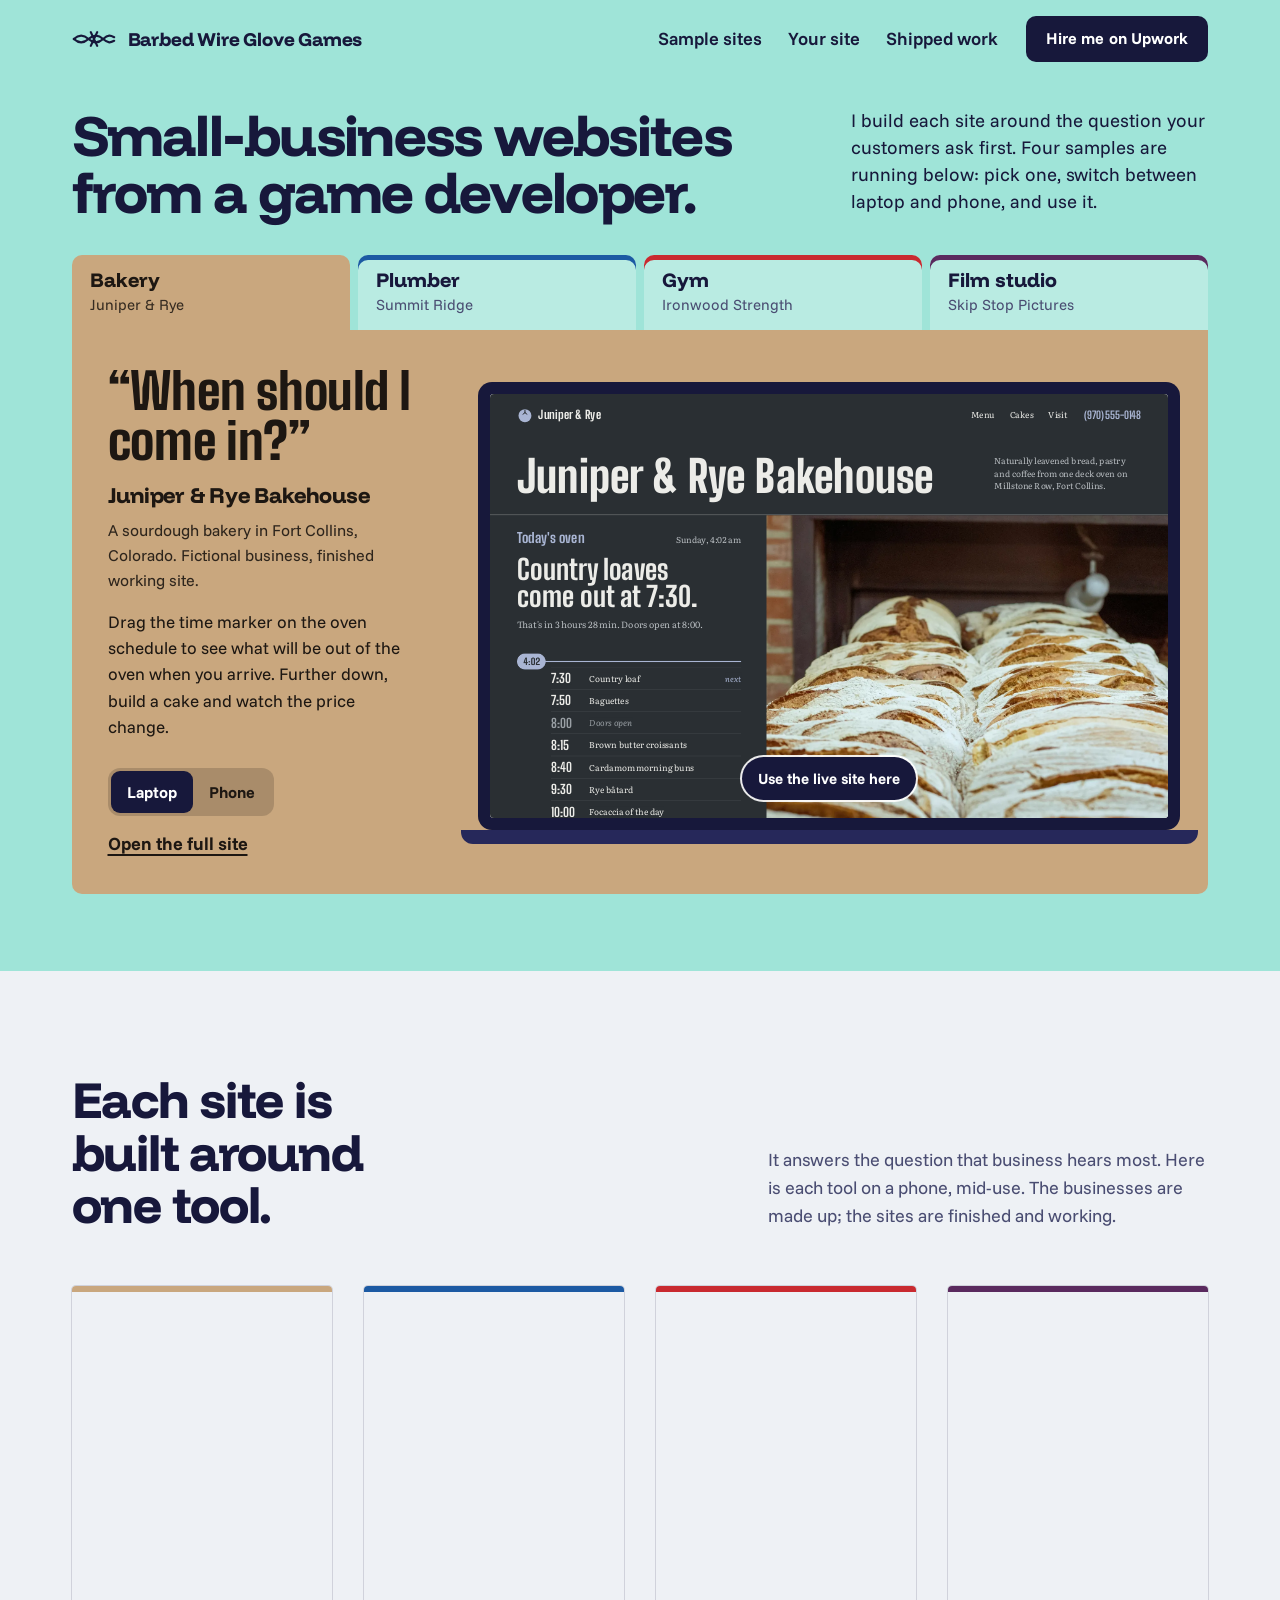
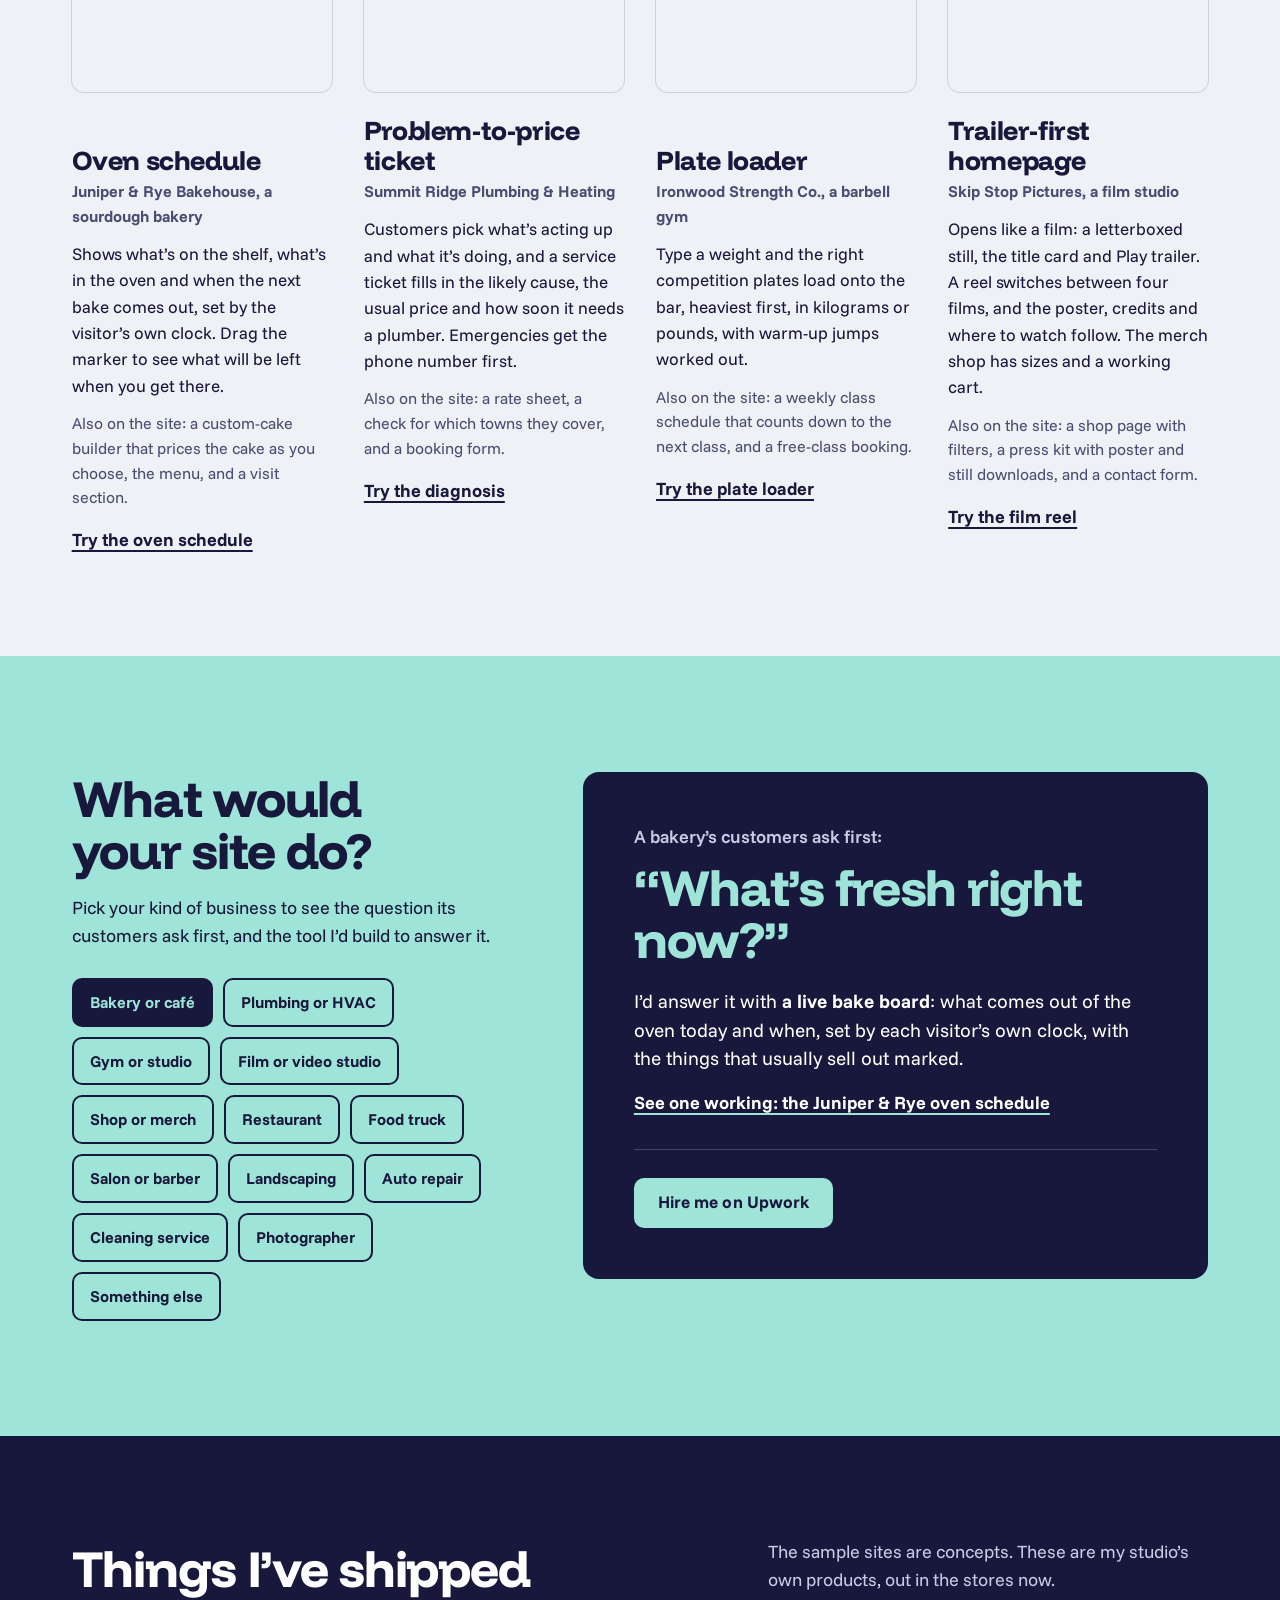
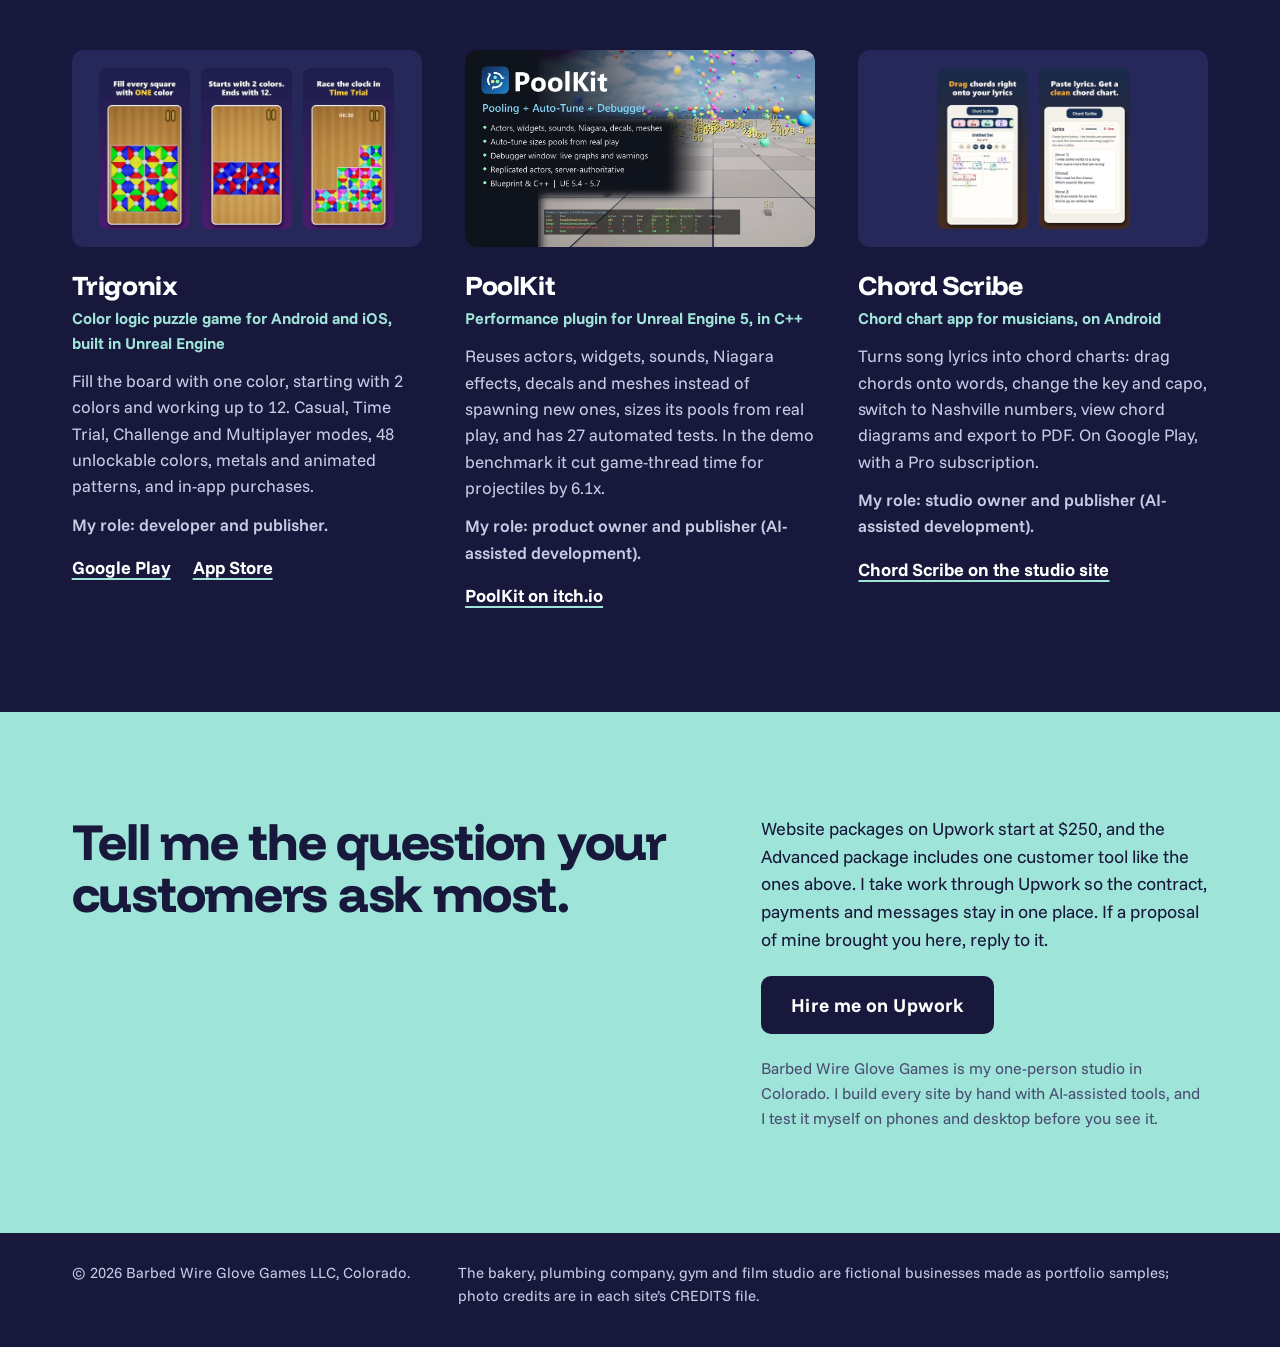
==== commit 0f26cf6a: "Add sample #4: Skip Stop Pictures, a film studio with a merch shop New fictional sample site (skip-s" ====
--- a/index.html
+++ b/index.html
@@ -4,10 +4,10 @@
 <meta charset="utf-8">
 <meta name="viewport" content="width=device-width, initial-scale=1">
 <title>Websites for small businesses | Barbed Wire Glove Games LLC</title>
-<meta name="description" content="Small-business websites from a one-person studio in Colorado. Try three working sample sites right on the page, see the customer tool each one is built around, and the game, app and plugin I've shipped.">
+<meta name="description" content="Small-business websites from a one-person studio in Colorado. Try four working sample sites right on the page, see the customer tool each one is built around, and the game, app and plugin I've shipped.">
 <meta property="og:type" content="website">
 <meta property="og:title" content="Websites for small businesses | Barbed Wire Glove Games LLC">
-<meta property="og:description" content="Small-business websites from a game developer. Try three working sample sites, each built around one tool its customers use.">
+<meta property="og:description" content="Small-business websites from a game developer. Try four working sample sites, each built around one tool its customers use.">
 <meta property="og:url" content="https://ausomea.github.io/cvc-web-portfolio/">
 <meta property="og:image" content="https://ausomea.github.io/cvc-web-portfolio/hub-assets/og.jpg">
 <meta property="og:image:width" content="1200">
@@ -48,7 +48,7 @@
   <section class="intro" id="sites" aria-labelledby="intro-title">
     <div class="wrap intro__head">
       <h1 id="intro-title">Small‑business websites from a game developer.</h1>
-      <p class="lead">I build each site around the question your customers ask first. Three samples are running below: pick one, switch between laptop and phone, and use it.</p>
+      <p class="lead">I build each site around the question your customers ask first. Four samples are running below: pick one, switch between laptop and phone, and use it.</p>
     </div>
 
     <div class="wrap viewer" id="viewer">
@@ -56,6 +56,7 @@
         <button class="tab" role="tab" type="button" id="tab-jr" data-site="jr" aria-controls="viewer-panel" aria-selected="true"><span class="tab__kind">Bakery</span> <span class="tab__name">Juniper &amp; Rye</span></button>
         <button class="tab" role="tab" type="button" id="tab-sr" data-site="sr" aria-controls="viewer-panel" aria-selected="false" tabindex="-1"><span class="tab__kind">Plumber</span> <span class="tab__name">Summit Ridge</span></button>
         <button class="tab" role="tab" type="button" id="tab-iw" data-site="iw" aria-controls="viewer-panel" aria-selected="false" tabindex="-1"><span class="tab__kind">Gym</span> <span class="tab__name">Ironwood<span class="tab__more"> Strength</span></span></button>
+        <button class="tab" role="tab" type="button" id="tab-ss" data-site="ss" aria-controls="viewer-panel" aria-selected="false" tabindex="-1"><span class="tab__kind">Film<span class="tab__more"> studio</span></span> <span class="tab__name">Skip Stop<span class="tab__more"> Pictures</span></span></button>
       </div>
 
       <div class="viewer__panel" id="viewer-panel" role="tabpanel" aria-labelledby="tab-jr" data-site="jr">
@@ -87,7 +88,7 @@
           </div>
         </div>
       </div>
-      <noscript><p class="viewer__noscript">Open the sites directly: <a href="juniper-rye-bakehouse/index.html">Juniper &amp; Rye Bakehouse</a>, <a href="summit-ridge-plumbing/index.html">Summit Ridge Plumbing &amp; Heating</a>, <a href="ironwood-strength/index.html">Ironwood Strength Co.</a></p></noscript>
+      <noscript><p class="viewer__noscript">Open the sites directly: <a href="juniper-rye-bakehouse/index.html">Juniper &amp; Rye Bakehouse</a>, <a href="summit-ridge-plumbing/index.html">Summit Ridge Plumbing &amp; Heating</a>, <a href="ironwood-strength/index.html">Ironwood Strength Co.</a>, <a href="skip-stop-pictures/index.html">Skip Stop Pictures</a></p></noscript>
     </div>
   </section>
 
@@ -125,6 +126,15 @@
           <p class="tool__also">Also on the site: a weekly class schedule that counts down to the next class, and a free-class booking.</p>
           <a class="textlink" href="ironwood-strength/index.html#loader">Try the plate loader</a>
         </article>
+
+        <article class="tool" data-site="ss" aria-labelledby="t-ss">
+          <img class="tool__shot" src="hub-assets/tool-skip-stop-reel.webp" width="780" height="1200" loading="lazy" decoding="async" alt="The Skip Stop Pictures home page on a phone after picking Water Towers in the reel: the title card, a rooftop water tank still, a Play trailer button and the film thumbnails.">
+          <h3 id="t-ss">Trailer-first homepage</h3>
+          <p class="tool__site">Skip Stop Pictures, a film studio</p>
+          <p>Opens like a film: a letterboxed still, the title card and Play trailer. A reel switches between four films, and the poster, credits and where to watch follow. The merch shop has sizes and a working cart.</p>
+          <p class="tool__also">Also on the site: a shop page with filters, a press kit with poster and still downloads, and a contact form.</p>
+          <a class="textlink" href="skip-stop-pictures/index.html">Try the film reel</a>
+        </article>
       </div>
     </div>
   </section>
@@ -216,7 +226,7 @@
 <footer class="foot">
   <div class="wrap foot__in">
     <p>© 2026 Barbed Wire Glove Games LLC, Colorado.</p>
-    <p>The bakery, plumbing company and gym are fictional businesses made as portfolio samples; photo credits are in each site’s CREDITS file.</p>
+    <p>The bakery, plumbing company, gym and film studio are fictional businesses made as portfolio samples; photo credits are in each site’s CREDITS file.</p>
   </div>
 </footer>
 
--- a/hub.css
+++ b/hub.css
@@ -24,6 +24,12 @@
   src: url("hub-assets/fonts/q-mona-sans.woff2") format("woff2");
   font-weight: 200 900;
   font-stretch: 75% 125%;
+  font-display: block;
+}
+@font-face {
+  font-family: "Q Sofia XCond";
+  src: url("hub-assets/fonts/q-sofia-xcond.woff2") format("woff2");
+  font-weight: 100 900;
   font-display: block;
 }
 @font-face {
@@ -41,6 +47,7 @@
   --ink-soft: #4A4D72;   /* secondary text on paper (7.1:1) and on sea glass (5.6:1) */
   --paper: #EEF1F5;      /* the tools section */
   --mist: #C8CBE4;       /* secondary text on ink (10.7:1) */
+  --ss: #5A2A5E;         /* velvet plum: the film studio's panel (theater seats); white on it 10.9:1 */
   --white: #FFFFFF;
 
   --display: "Funnel Display", "Funnel Sans", system-ui, -apple-system, "Segoe UI", sans-serif;
@@ -148,6 +155,7 @@
 .tab[data-site="jr"] { --site: #C9A77E; --site-ink: #1D1712; }
 .tab[data-site="sr"] { --site: #1C5AA3; --site-ink: #FFFFFF; }
 .tab[data-site="iw"] { --site: #C92A30; --site-ink: #FFFFFF; }
+.tab[data-site="ss"] { --site: var(--ss); --site-ink: #FFFFFF; }
 
 /* panel: the site's own color, its question in its own face, and the device */
 .viewer__panel {
@@ -161,6 +169,7 @@
 }
 .viewer__panel[data-site="sr"] { --site: #1C5AA3; --site-ink: #FFFFFF; }
 .viewer__panel[data-site="iw"] { --site: #C92A30; --site-ink: #FFFFFF; }
+.viewer__panel[data-site="ss"] { --site: var(--ss); --site-ink: #FFFFFF; }
 
 .viewer__q { grid-area: q; padding: clamp(24px, 2.8vw, 40px) clamp(24px, 2.8vw, 40px) 16px; font-size: 44px; line-height: 1; }
 .viewer__info { grid-area: info; padding: 0 clamp(24px, 2.8vw, 40px); display: flex; flex-direction: column; gap: 10px; }
@@ -169,6 +178,7 @@
 .viewer__panel[data-site="jr"] .viewer__q { font-family: "Q Big Shoulders", var(--display); font-weight: 800; font-size: 50px; letter-spacing: -0.005em; }
 .viewer__panel[data-site="sr"] .viewer__q { font-family: "Q Mona Sans", var(--display); font-weight: 800; font-stretch: 116%; font-size: 36px; letter-spacing: -0.02em; }
 .viewer__panel[data-site="iw"] .viewer__q { font-family: "Q Archivo", var(--display); font-weight: 800; font-stretch: 62%; font-size: 52px; letter-spacing: -0.01em; }
+.viewer__panel[data-site="ss"] .viewer__q { font-family: "Q Sofia XCond", var(--display); font-weight: 800; font-size: 60px; line-height: .92; letter-spacing: 0; }
 .viewer__name { font-size: 22px; line-height: 1.2; letter-spacing: -0.01em; }
 .viewer__about { font-size: 16px; opacity: .9; }
 .viewer__try { font-size: 17px; }
@@ -186,7 +196,7 @@
 }
 .seg button[aria-pressed="true"] { background: var(--ink); color: var(--white); }
 .viewer__panel :focus-visible { outline-color: var(--ink); }
-.viewer__panel[data-site="sr"] :focus-visible, .viewer__panel[data-site="iw"] :focus-visible { outline-color: var(--white); }
+.viewer__panel[data-site="sr"] :focus-visible, .viewer__panel[data-site="iw"] :focus-visible, .viewer__panel[data-site="ss"] :focus-visible { outline-color: var(--white); }
 
 .stage {
   position: relative;
@@ -244,10 +254,11 @@
 .tools__head h2 { max-width: 13ch; }
 .tools__head p { color: var(--ink-soft); max-width: 32em; }
 
-.tools__list { display: grid; grid-template-columns: repeat(3, minmax(0, 1fr)); gap: clamp(28px, 3.4vw, 48px); align-items: start; }
+.tools__list { display: grid; grid-template-columns: repeat(4, minmax(0, 1fr)); gap: 32px; align-items: start; }
 .tool[data-site="jr"] { --site: #C9A77E; }
 .tool[data-site="sr"] { --site: #1C5AA3; }
 .tool[data-site="iw"] { --site: #C92A30; }
+.tool[data-site="ss"] { --site: var(--ss); }
 /* the site's color sits on top of its screenshot, like the viewer tabs */
 .tool__shot {
   width: 100%; margin-bottom: 24px;
@@ -255,6 +266,10 @@
   box-shadow: 0 0 0 1px rgba(23, 24, 59, .14);
 }
 .tool h3 { font-size: clamp(24px, 2.1vw, 30px); letter-spacing: -0.015em; line-height: 1.1; }
+/* four across: headings get two lines and sit on the bottom one, so the site lines below them align */
+@media (min-width: 1240px) {
+  .tool h3 { min-height: 2.2em; display: flex; align-items: flex-end; }
+}
 .tool__site { margin-top: 4px; font-weight: 700; font-size: 16px; color: var(--ink-soft); }
 .tool > p:not(.tool__site) { margin-top: 12px; font-size: 17px; }
 .tool > p.tool__also { color: var(--ink-soft); font-size: 16px; }
@@ -327,6 +342,14 @@
 .foot__in { display: grid; grid-template-columns: auto 1fr; gap: 8px 48px; }
 .foot__in p:last-child { max-width: 60em; }
 
+/* ---------- four tools no longer fit side by side: rows, image left ---------- */
+@media (max-width: 1239px) {
+  .tools__list { grid-template-columns: minmax(0, 1fr); gap: 48px; }
+  .tool { display: grid; grid-template-columns: minmax(0, 240px) minmax(0, 1fr); column-gap: 40px; align-content: start; }
+  .tool__shot { grid-row: 1 / span 6; margin-bottom: 0; }
+  .tool > * { max-width: 40em; }
+}
+
 /* ---------- tablet ---------- */
 @media (max-width: 1099px) {
   .top__nav { display: none; }
@@ -337,7 +360,6 @@
   .stage { height: auto; min-height: 0; padding: 22px 24px 30px; }
   .tools__head, .shipped__head, .yours__in, .hire__in { grid-template-columns: minmax(0, 1fr); }
   .works { grid-template-columns: minmax(0, 1fr); gap: 56px; }
-  .tools__list { gap: 28px; }
   .tool > p:not(.tool__site) { font-size: 16px; }
   .work { display: grid; grid-template-columns: minmax(0, 6fr) minmax(0, 6fr); column-gap: 40px; align-content: start; }
   .work__tray { grid-row: 1 / span 6; margin-bottom: 0; }
@@ -347,9 +369,8 @@
 @media (max-width: 899px) {
   .intro__head { grid-template-columns: minmax(0, 1fr); row-gap: 16px; }
   h1 { max-width: 14ch; }
-  .tools__list { grid-template-columns: minmax(0, 1fr); gap: 48px; }
-  .tool { display: grid; grid-template-columns: minmax(0, 4fr) minmax(0, 8fr); column-gap: 32px; align-content: start; }
-  .tool__shot { grid-row: 1 / span 6; margin-bottom: 0; }
+  .tool { grid-template-columns: minmax(0, 4fr) minmax(0, 8fr); column-gap: 32px; }
+  .tab__name .tab__more { display: none; }
 }
 
 /* ---------- phone ---------- */
@@ -375,6 +396,7 @@
   .viewer__panel[data-site="jr"] .viewer__q { font-size: 40px; }
   .viewer__panel[data-site="sr"] .viewer__q { font-size: 28px; }
   .viewer__panel[data-site="iw"] .viewer__q { font-size: 42px; }
+  .viewer__panel[data-site="ss"] .viewer__q { font-size: 48px; }
   .stage { padding: 16px 16px 22px; }
   .stage[data-mode="laptop"] .device__use { padding-bottom: 8px; }
   .stage[data-mode="laptop"] .device__use span { font-size: 13px; padding: 6px 11px; }
@@ -388,7 +410,16 @@
   .foot__in { grid-template-columns: minmax(0, 1fr); }
 }
 
+/* four tabs on a phone: the kind only (the panel names the business right below) */
+@media (max-width: 559px) {
+  .tab { padding: 12px 8px 13px; }
+  .tab__kind { font-size: 16px; }
+  .tab__name { display: none; }
+}
+
 @media (max-width: 380px) {
+  .tab { padding: 12px 6px 13px; }
+  .tab__kind { font-size: 15px; }
   .brand__mark { width: 28px; height: 14px; }
   .brand__name { font-size: 15px; max-width: 7.5em; }
   .top__cta { padding: 8px 11px; font-size: 14px; }
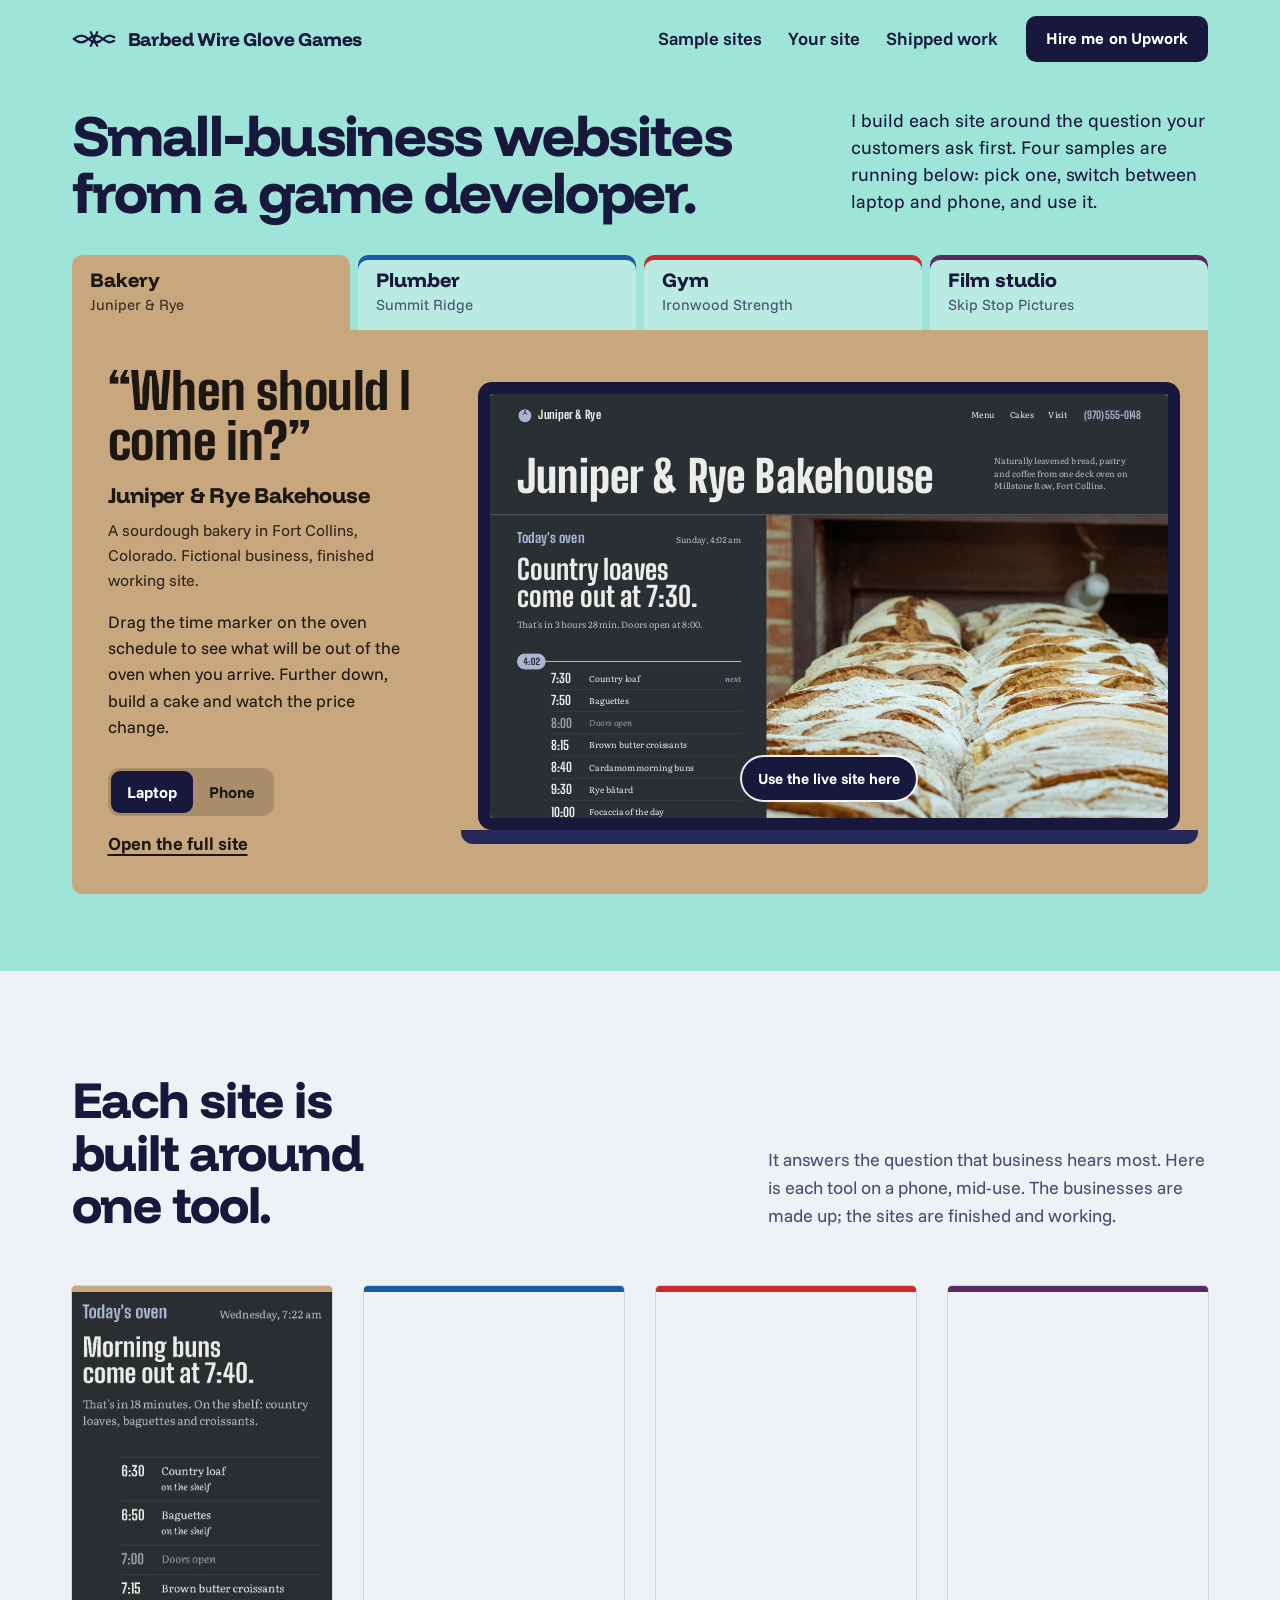
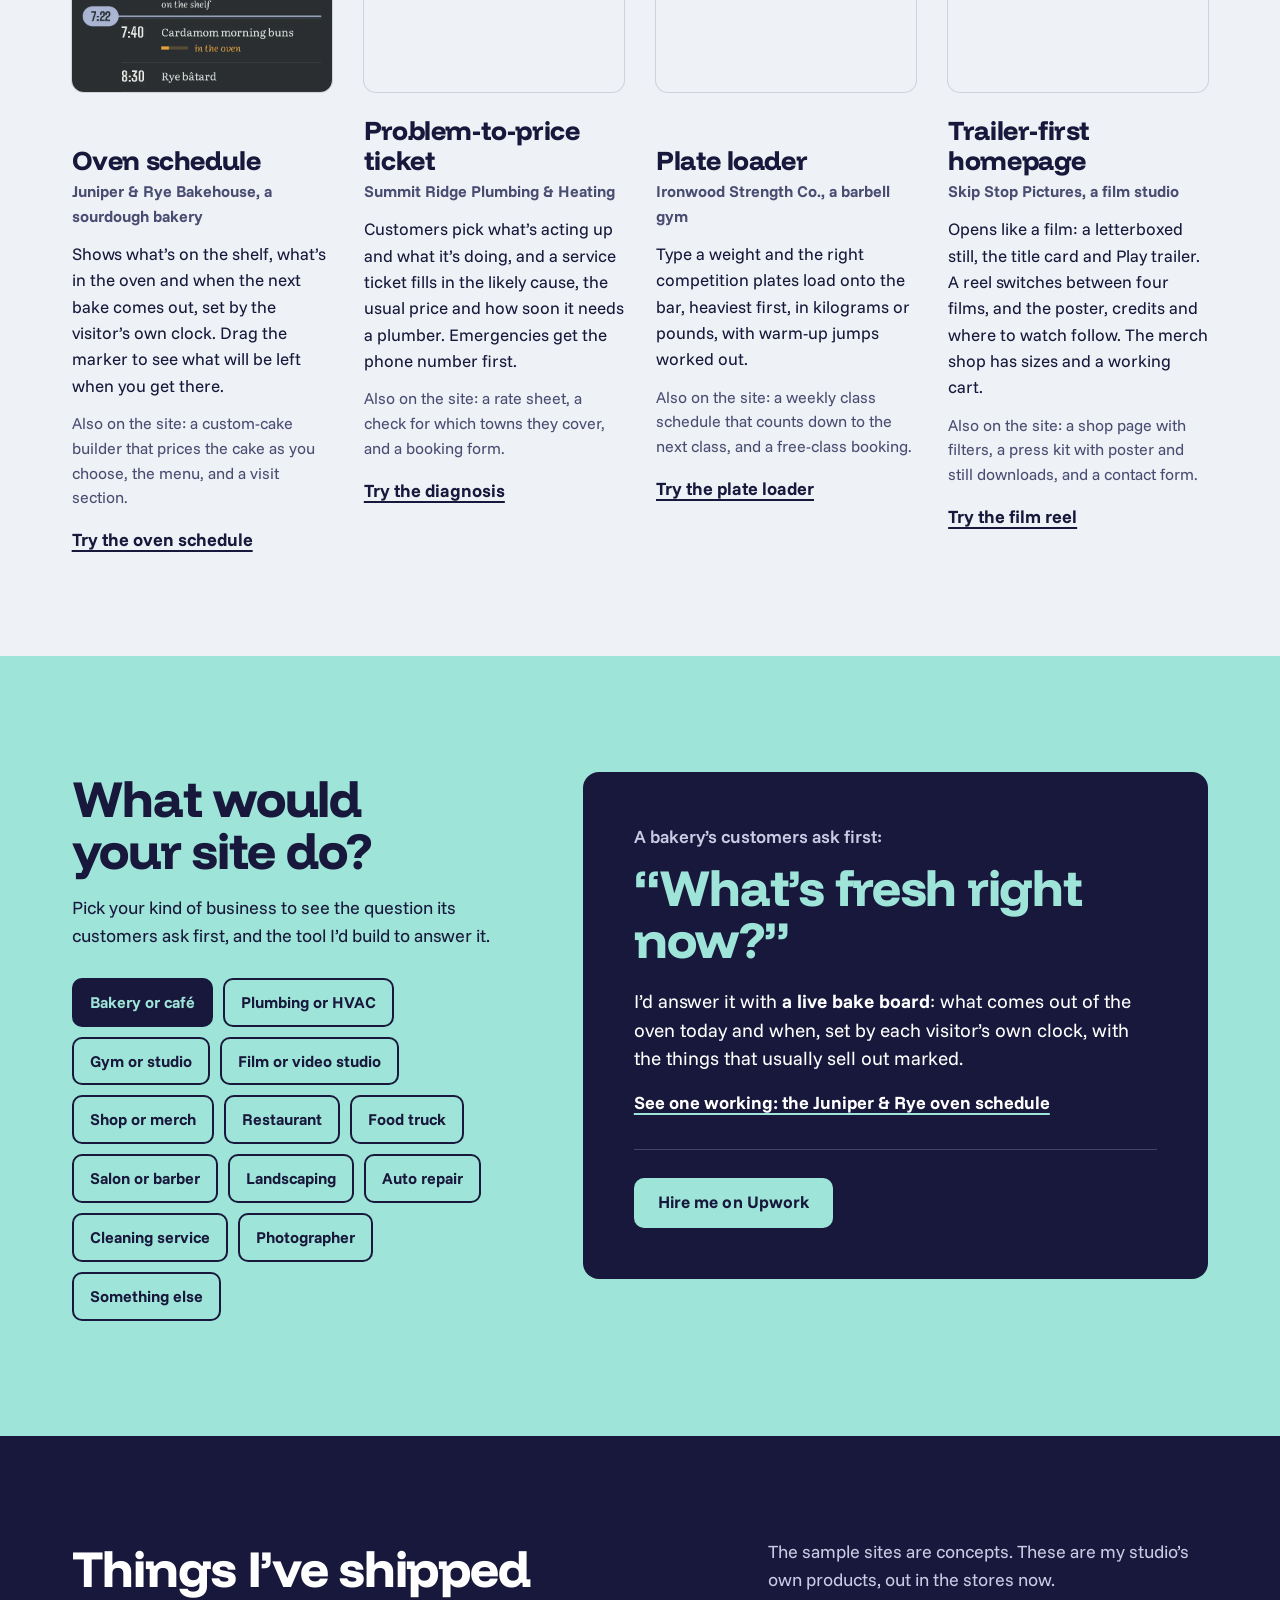
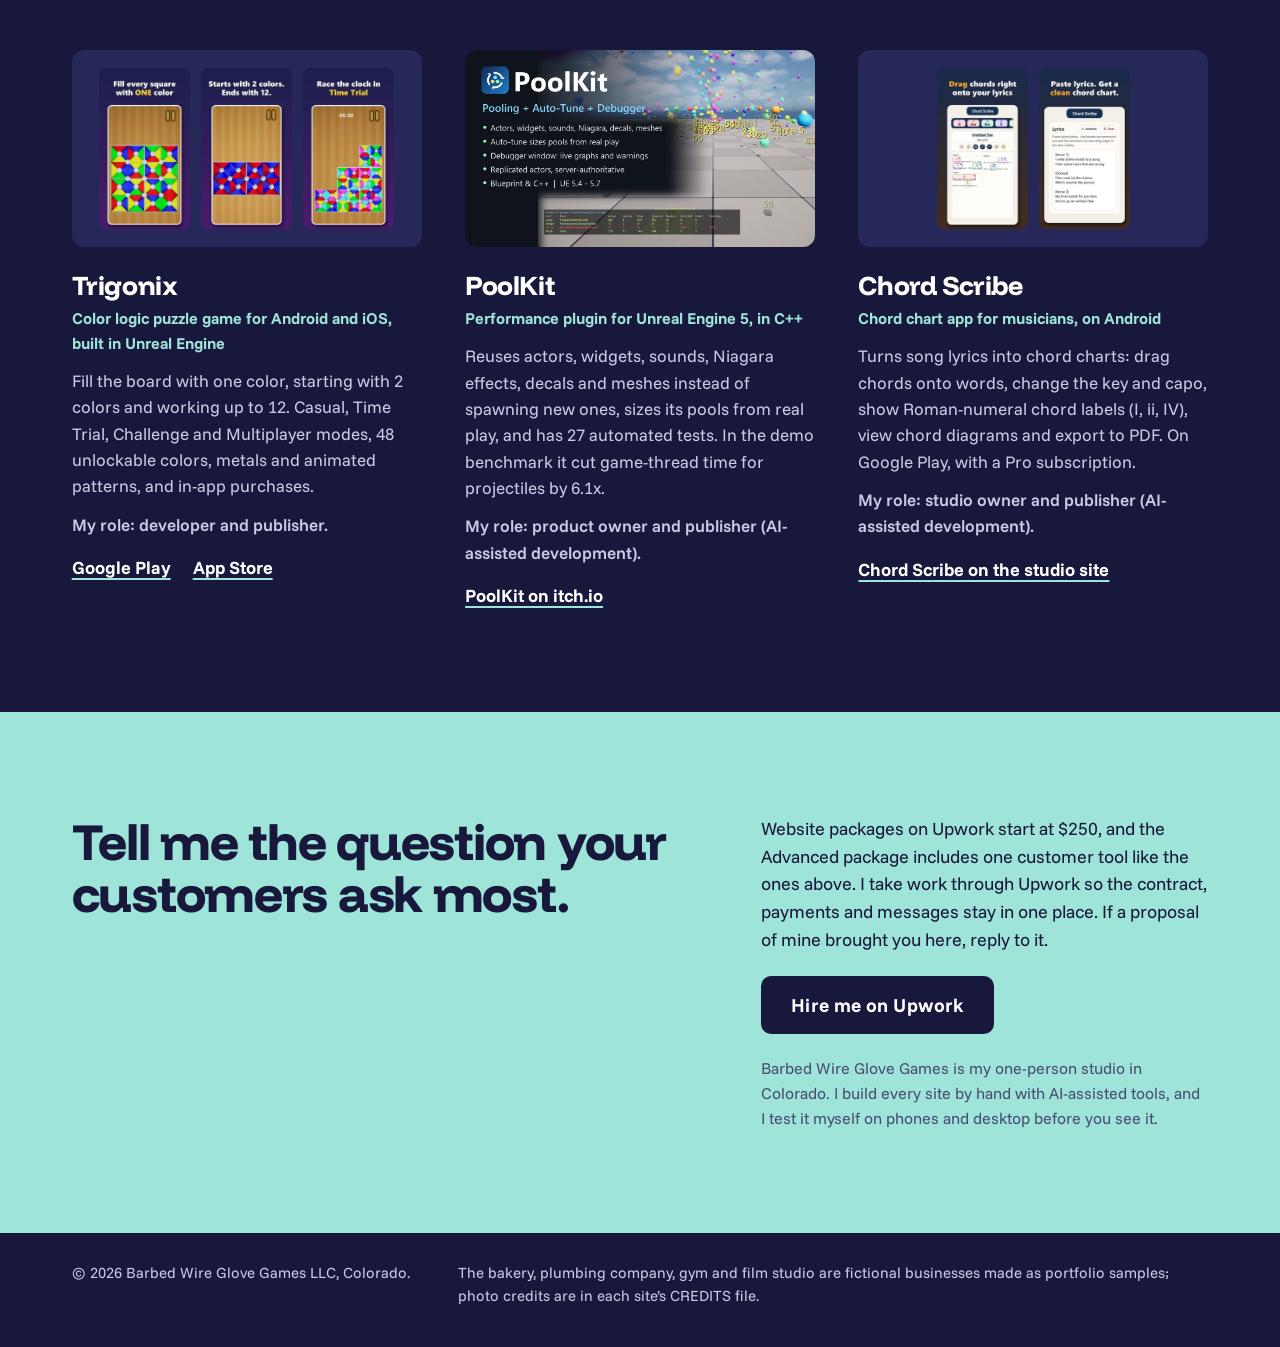
==== commit fe53e57c: "Hub: Chord Scribe shows Roman-numeral chord labels, not Nashville numbers Co-Authored-By: Claude Opu" ====
--- a/index.html
+++ b/index.html
@@ -203,7 +203,7 @@
           </div>
           <h3 id="w-chord">Chord Scribe</h3>
           <p class="work__kind">Chord chart app for musicians, on Android</p>
-          <p>Turns song lyrics into chord charts: drag chords onto words, change the key and capo, switch to Nashville numbers, view chord diagrams and export to PDF. On Google Play, with a Pro subscription.</p>
+          <p>Turns song lyrics into chord charts: drag chords onto words, change the key and capo, show Roman-numeral chord labels (I, ii, IV), view chord diagrams and export to PDF. On Google Play, with a Pro subscription.</p>
           <p class="work__role">My role: studio owner and publisher (AI-assisted development).</p>
           <p class="work__links"><a class="textlink textlink--light" href="https://www.barbedwireglovegames.games/chord-scribe">Chord Scribe on the studio site</a></p>
         </article>
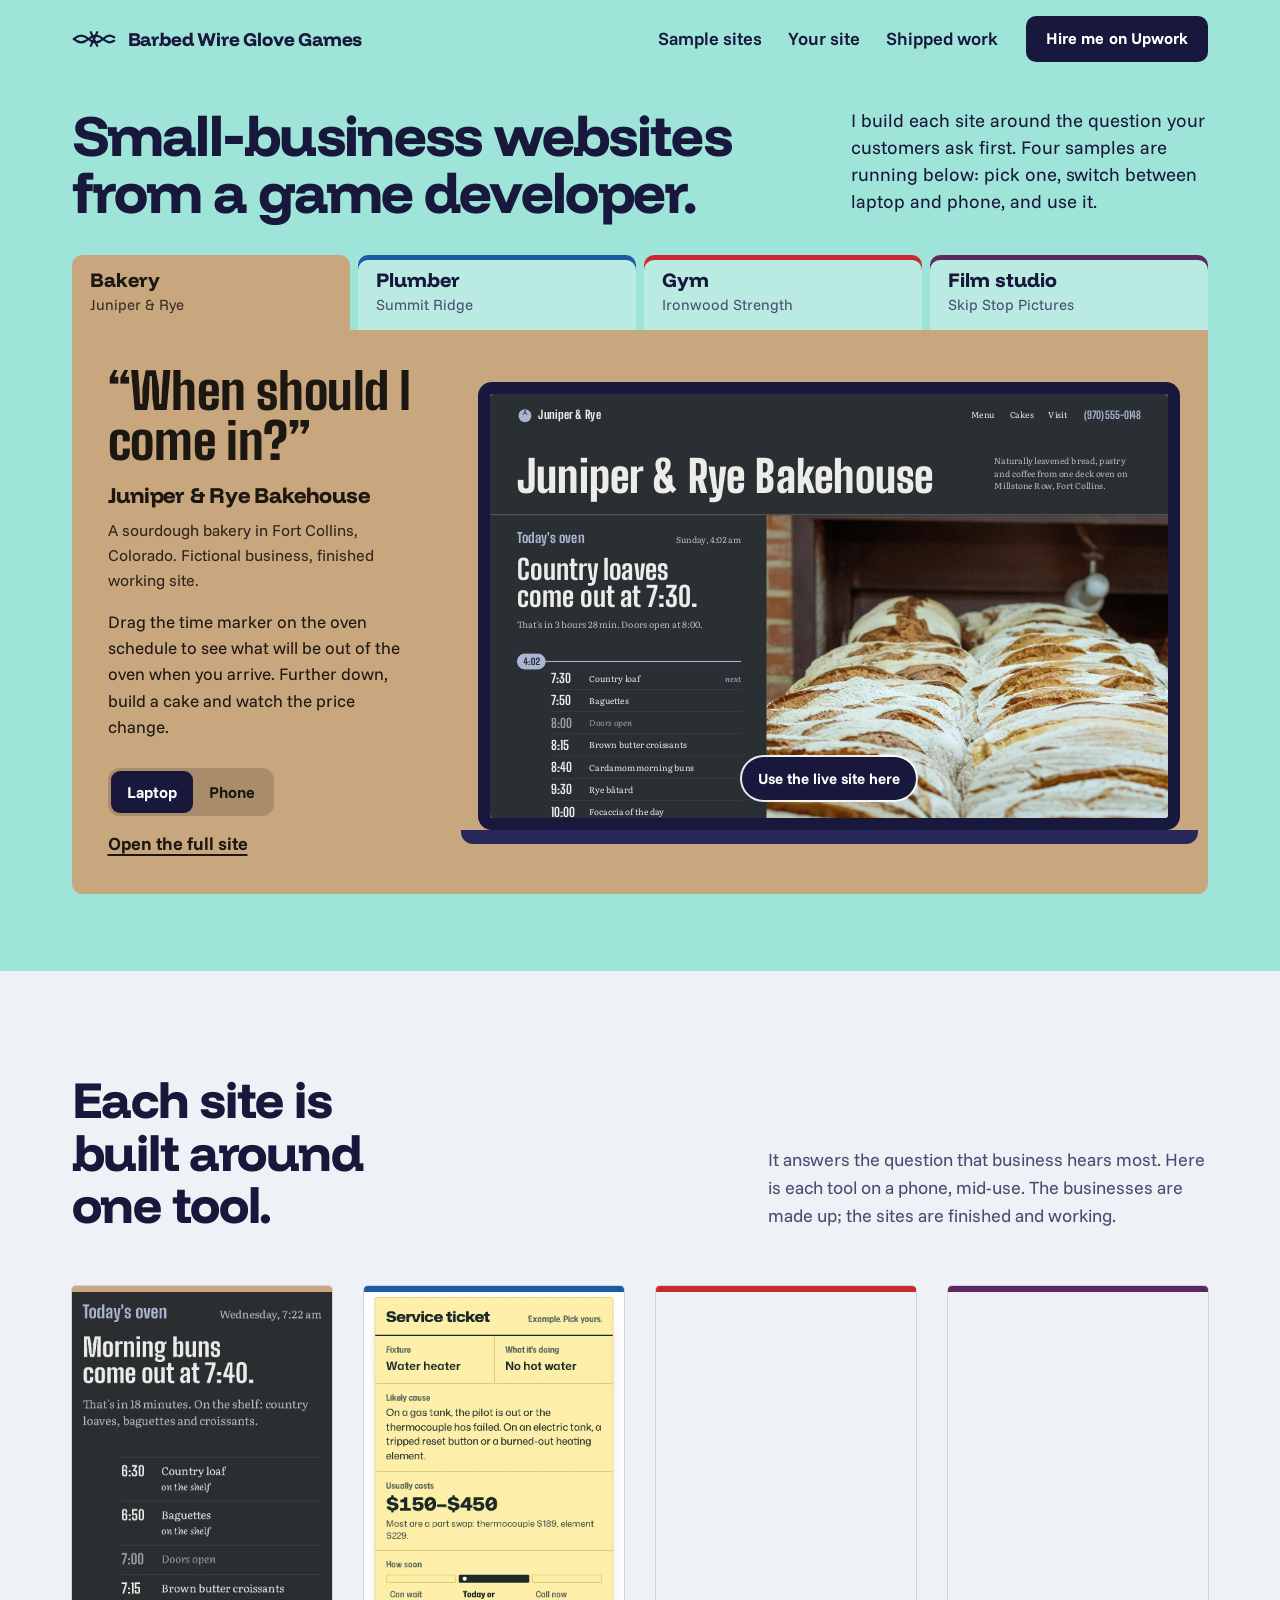
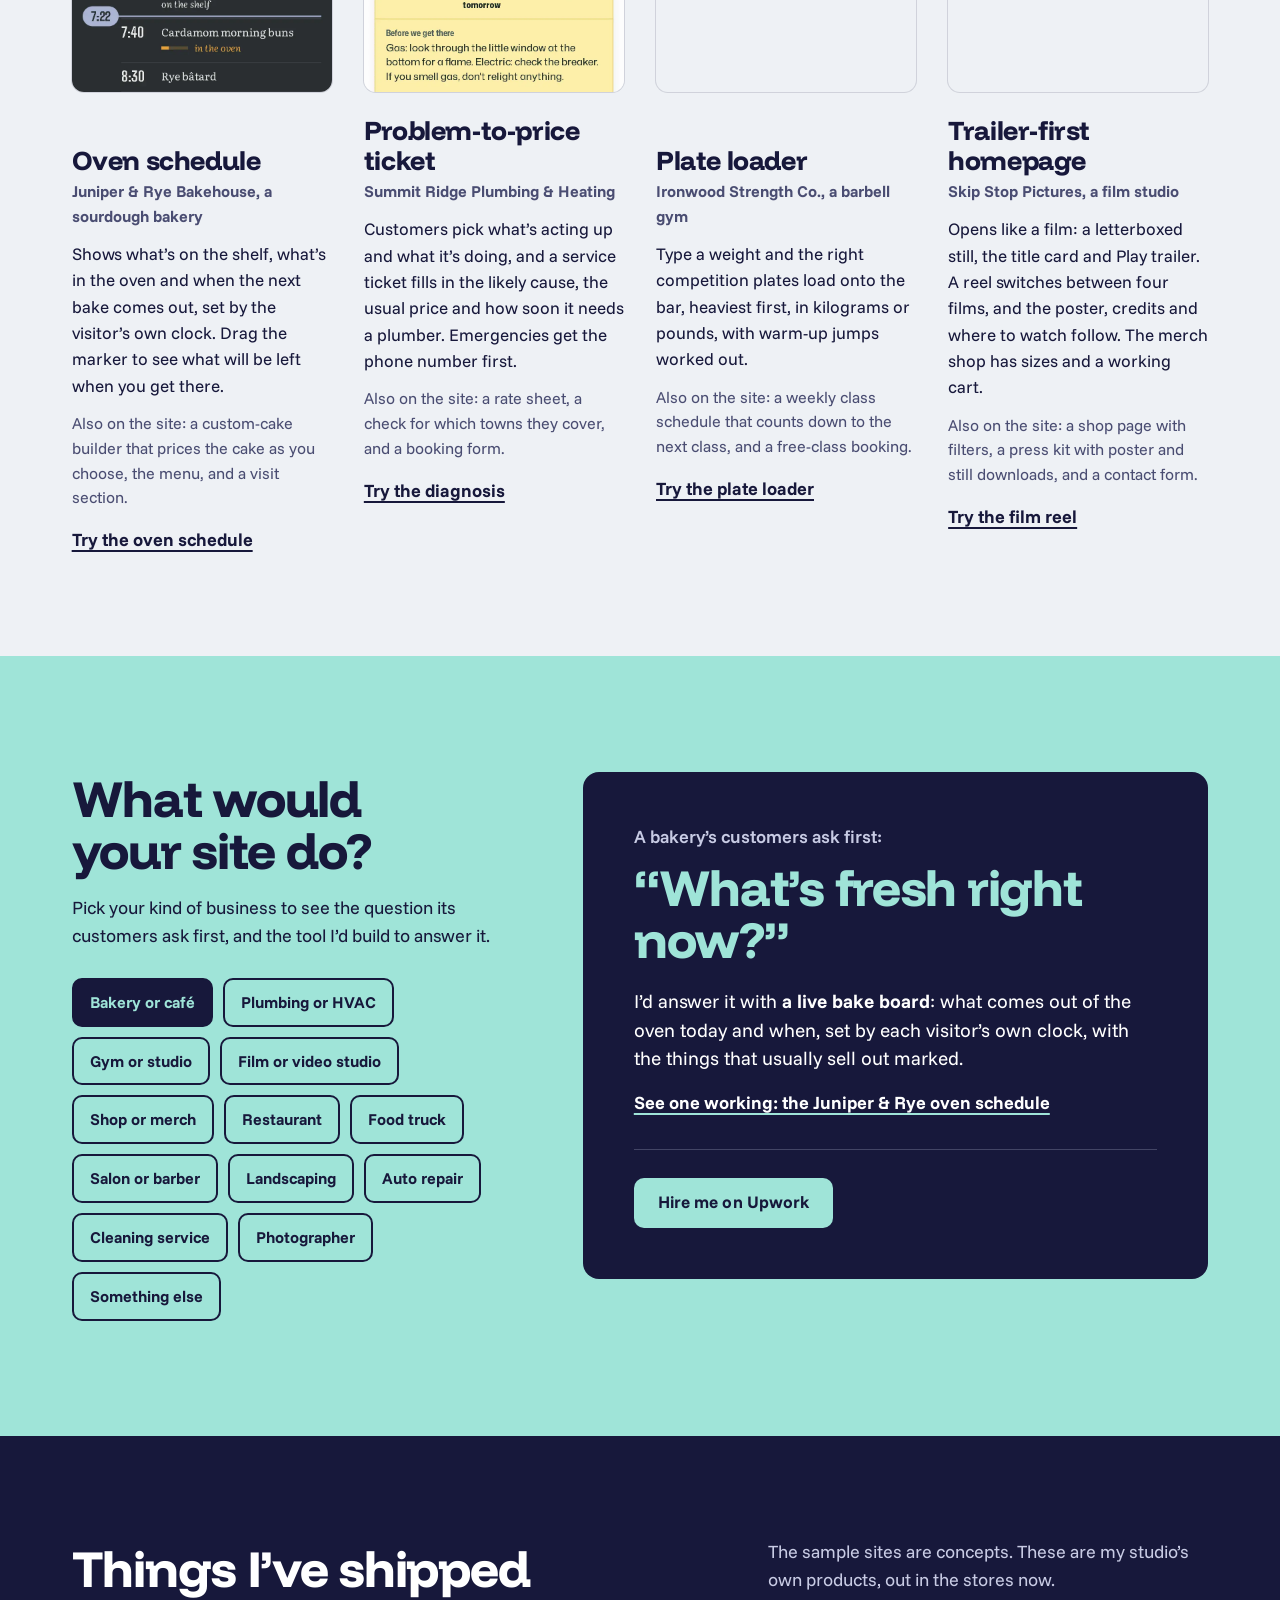
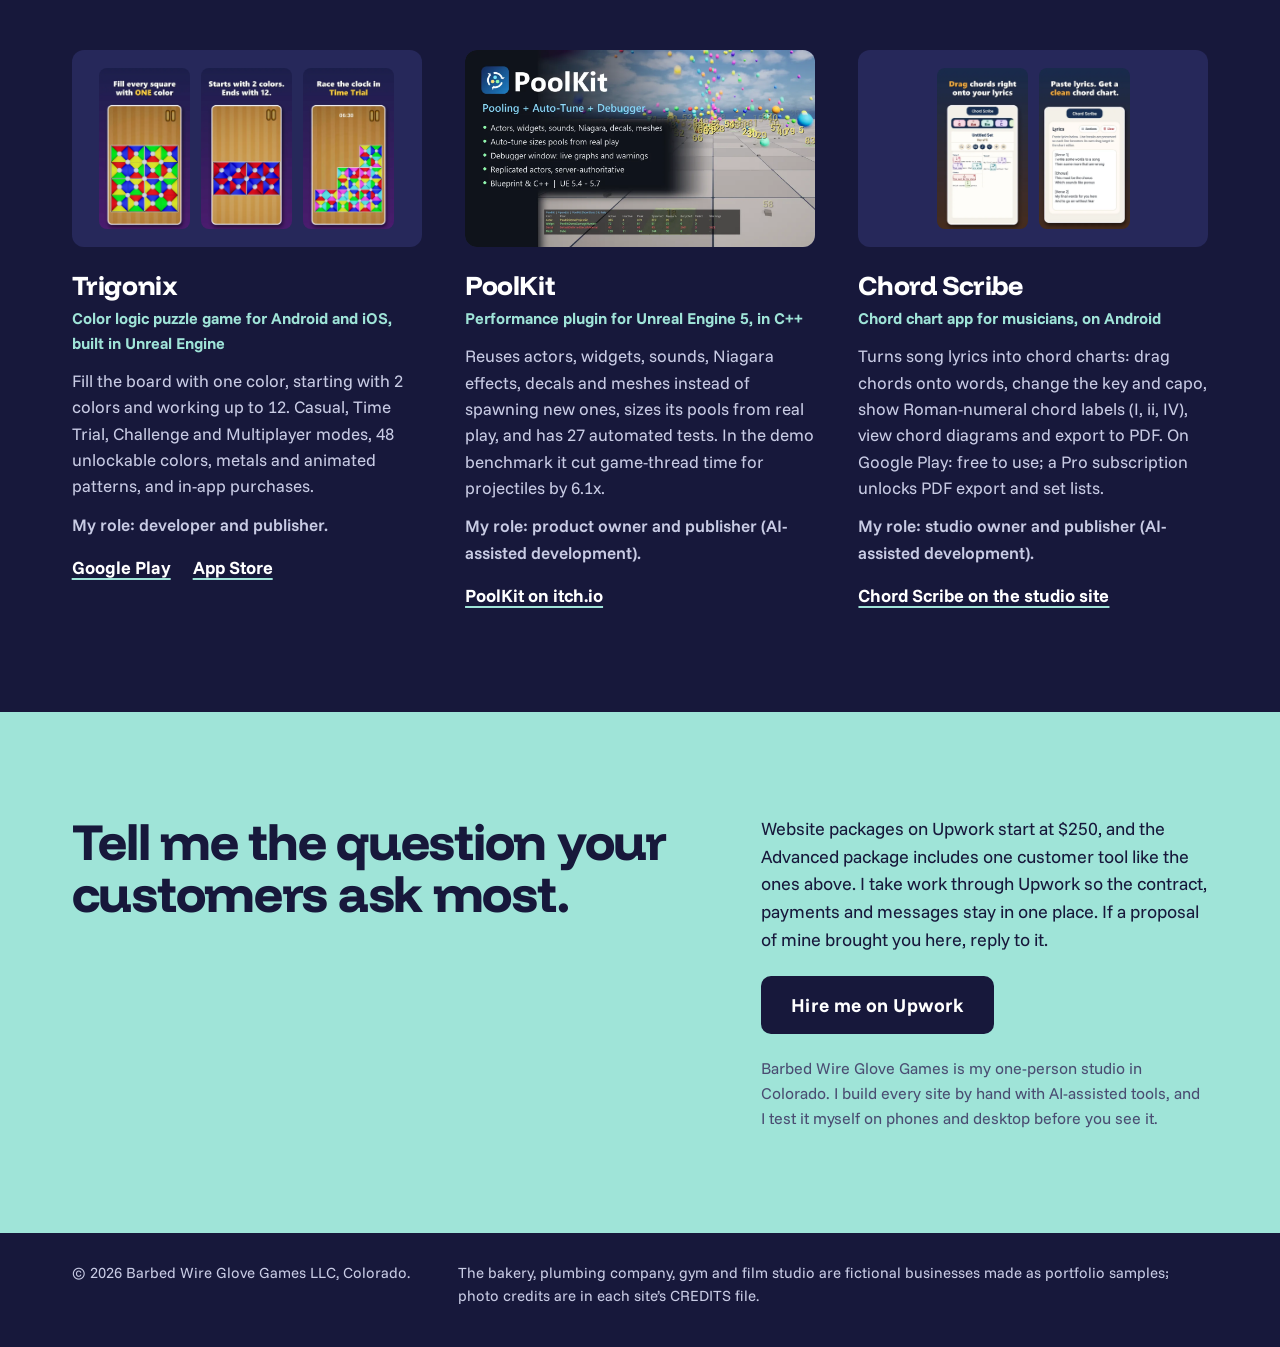
==== commit f8eba7f2: "Hub: Chord Scribe is free to use; Pro unlocks PDF export and set lists Co-Authored-By: Claude Opus 5" ====
--- a/index.html
+++ b/index.html
@@ -203,7 +203,7 @@
           </div>
           <h3 id="w-chord">Chord Scribe</h3>
           <p class="work__kind">Chord chart app for musicians, on Android</p>
-          <p>Turns song lyrics into chord charts: drag chords onto words, change the key and capo, show Roman-numeral chord labels (I, ii, IV), view chord diagrams and export to PDF. On Google Play, with a Pro subscription.</p>
+          <p>Turns song lyrics into chord charts: drag chords onto words, change the key and capo, show Roman-numeral chord labels (I, ii, IV), view chord diagrams and export to PDF. On Google Play: free to use; a Pro subscription unlocks PDF export and set lists.</p>
           <p class="work__role">My role: studio owner and publisher (AI-assisted development).</p>
           <p class="work__links"><a class="textlink textlink--light" href="https://www.barbedwireglovegames.games/chord-scribe">Chord Scribe on the studio site</a></p>
         </article>
